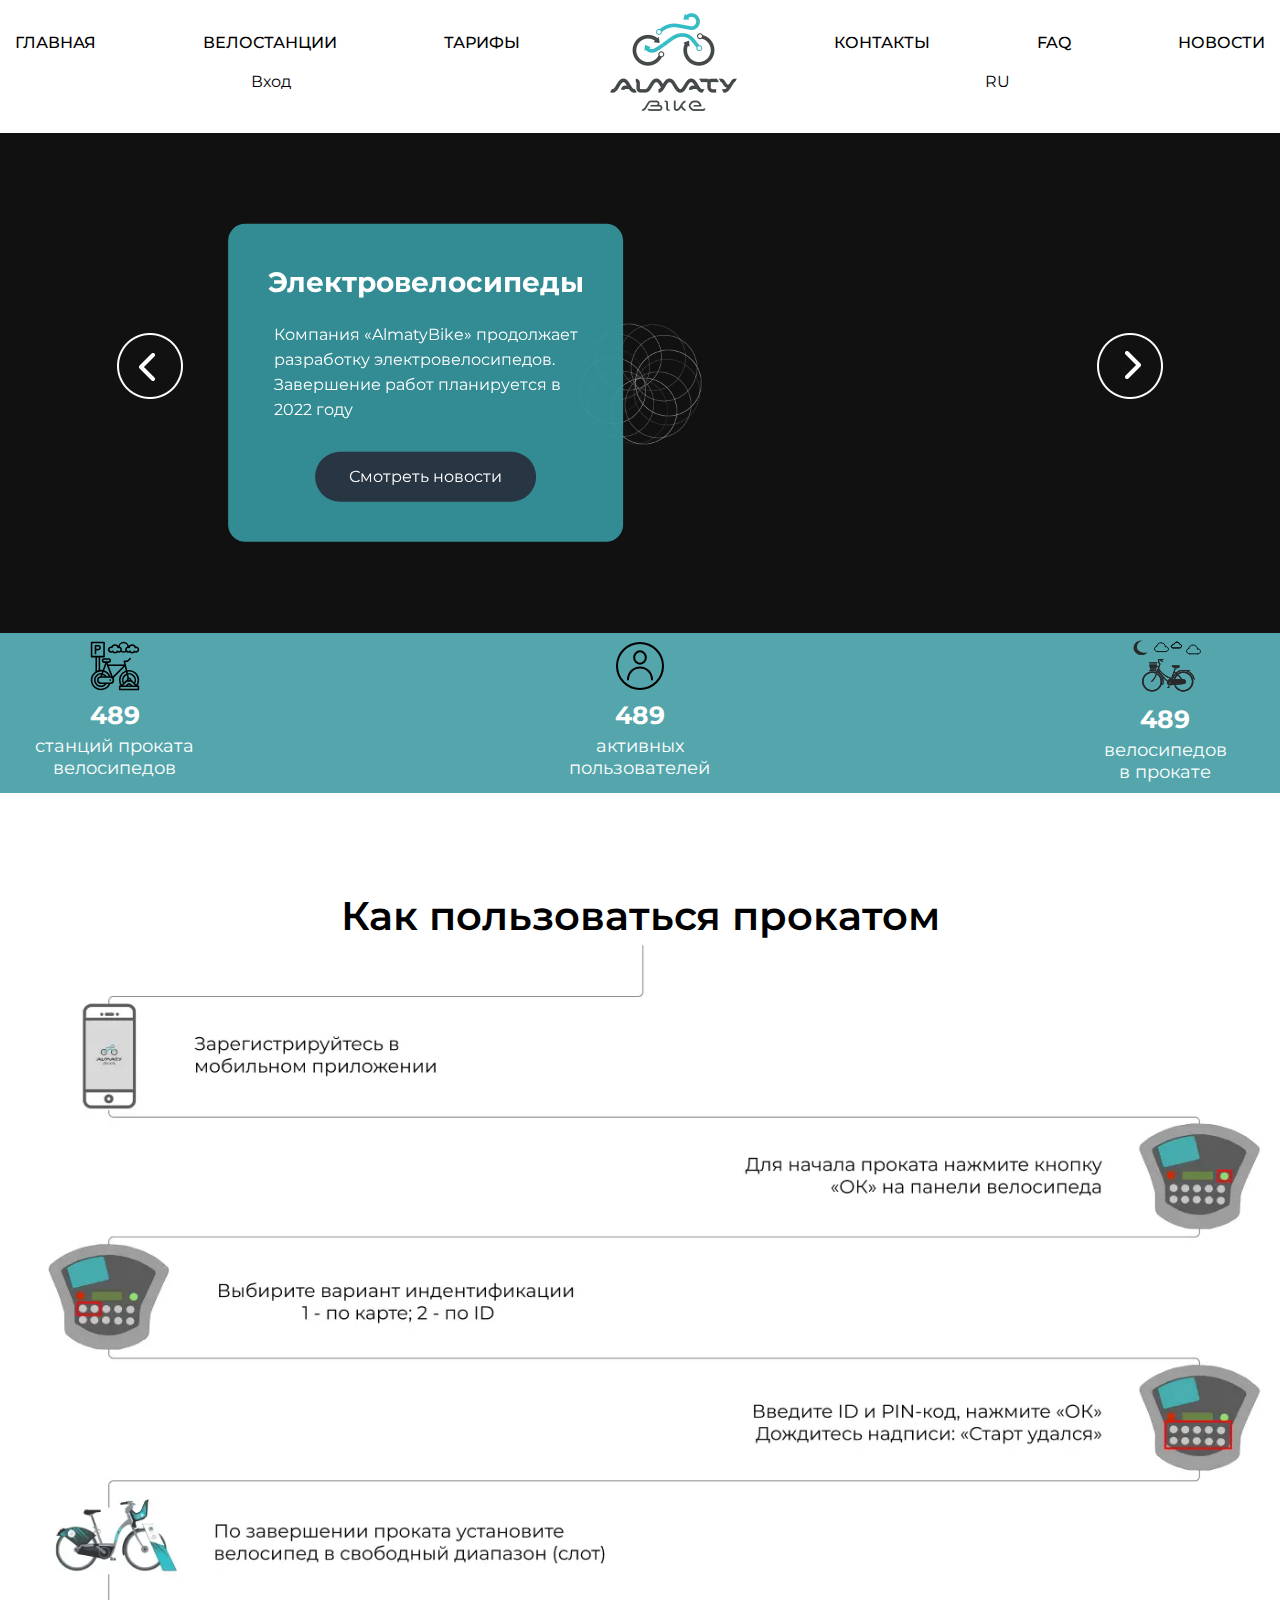
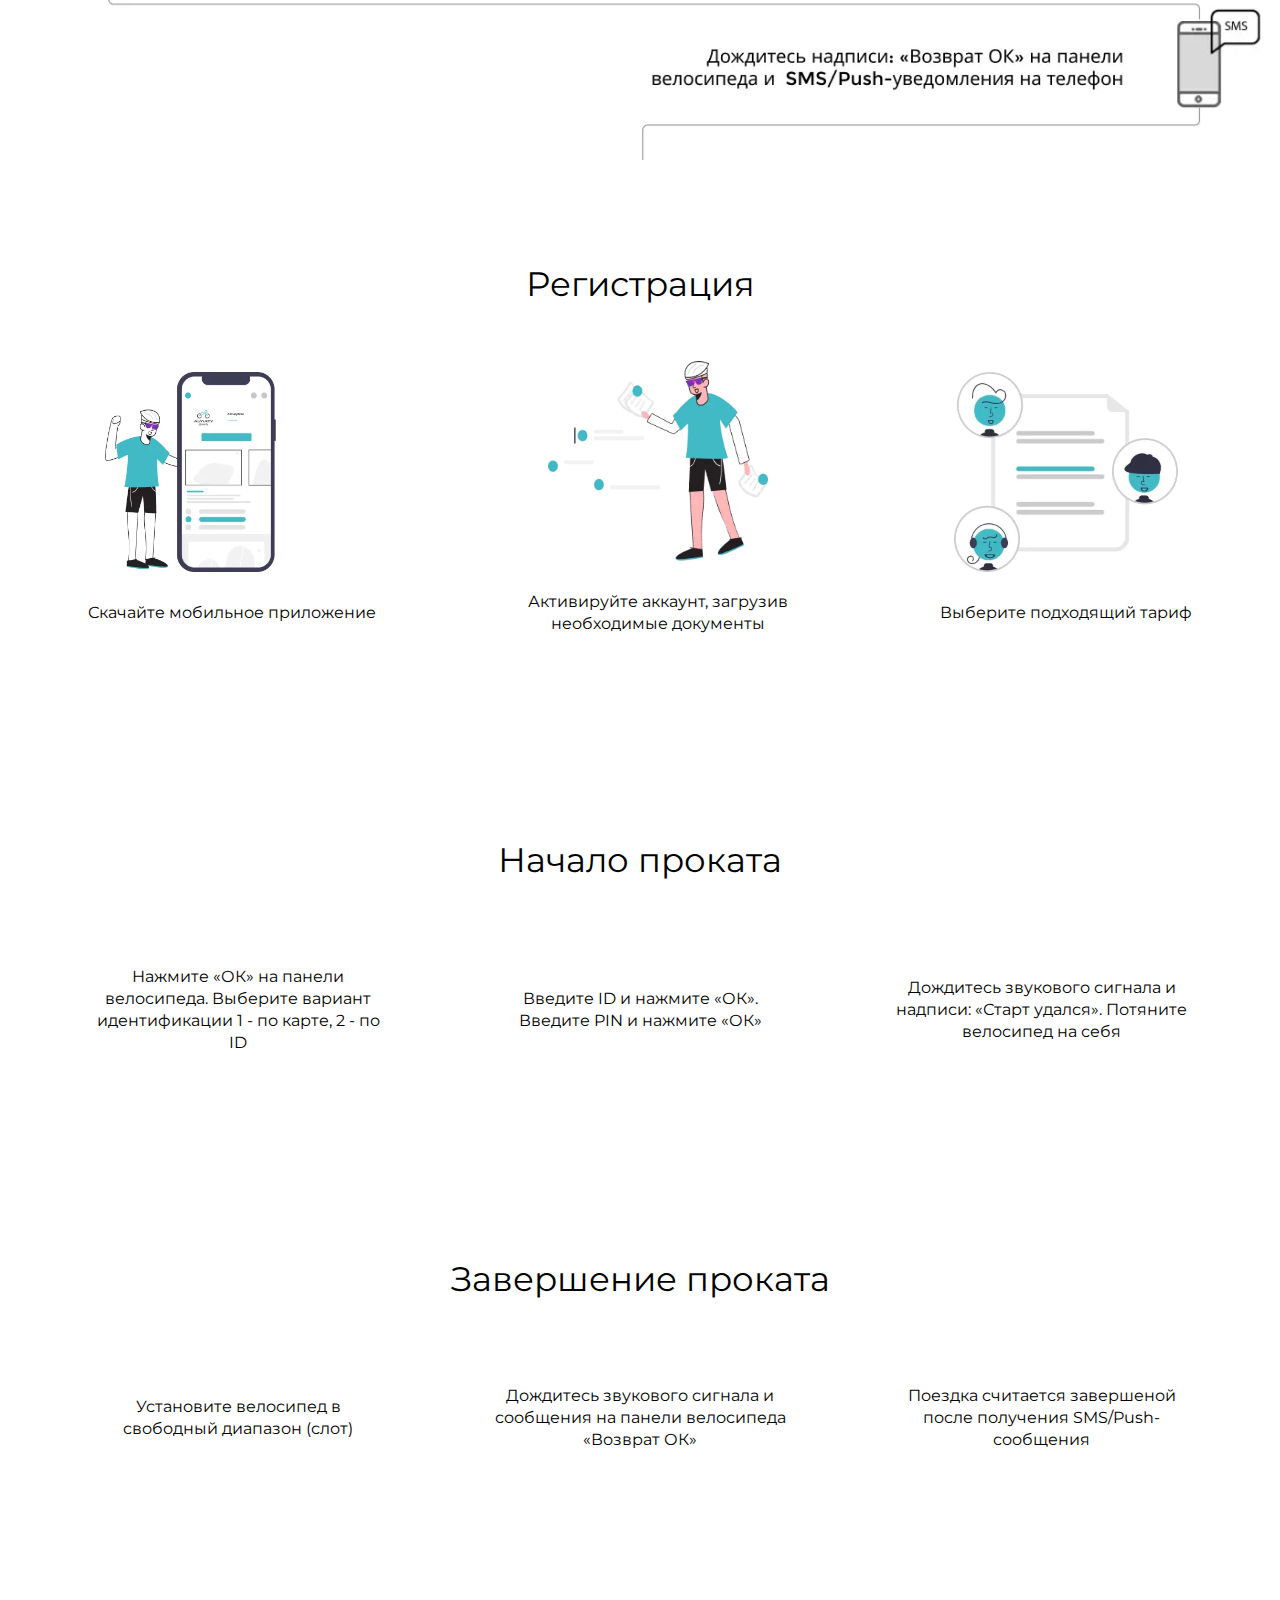
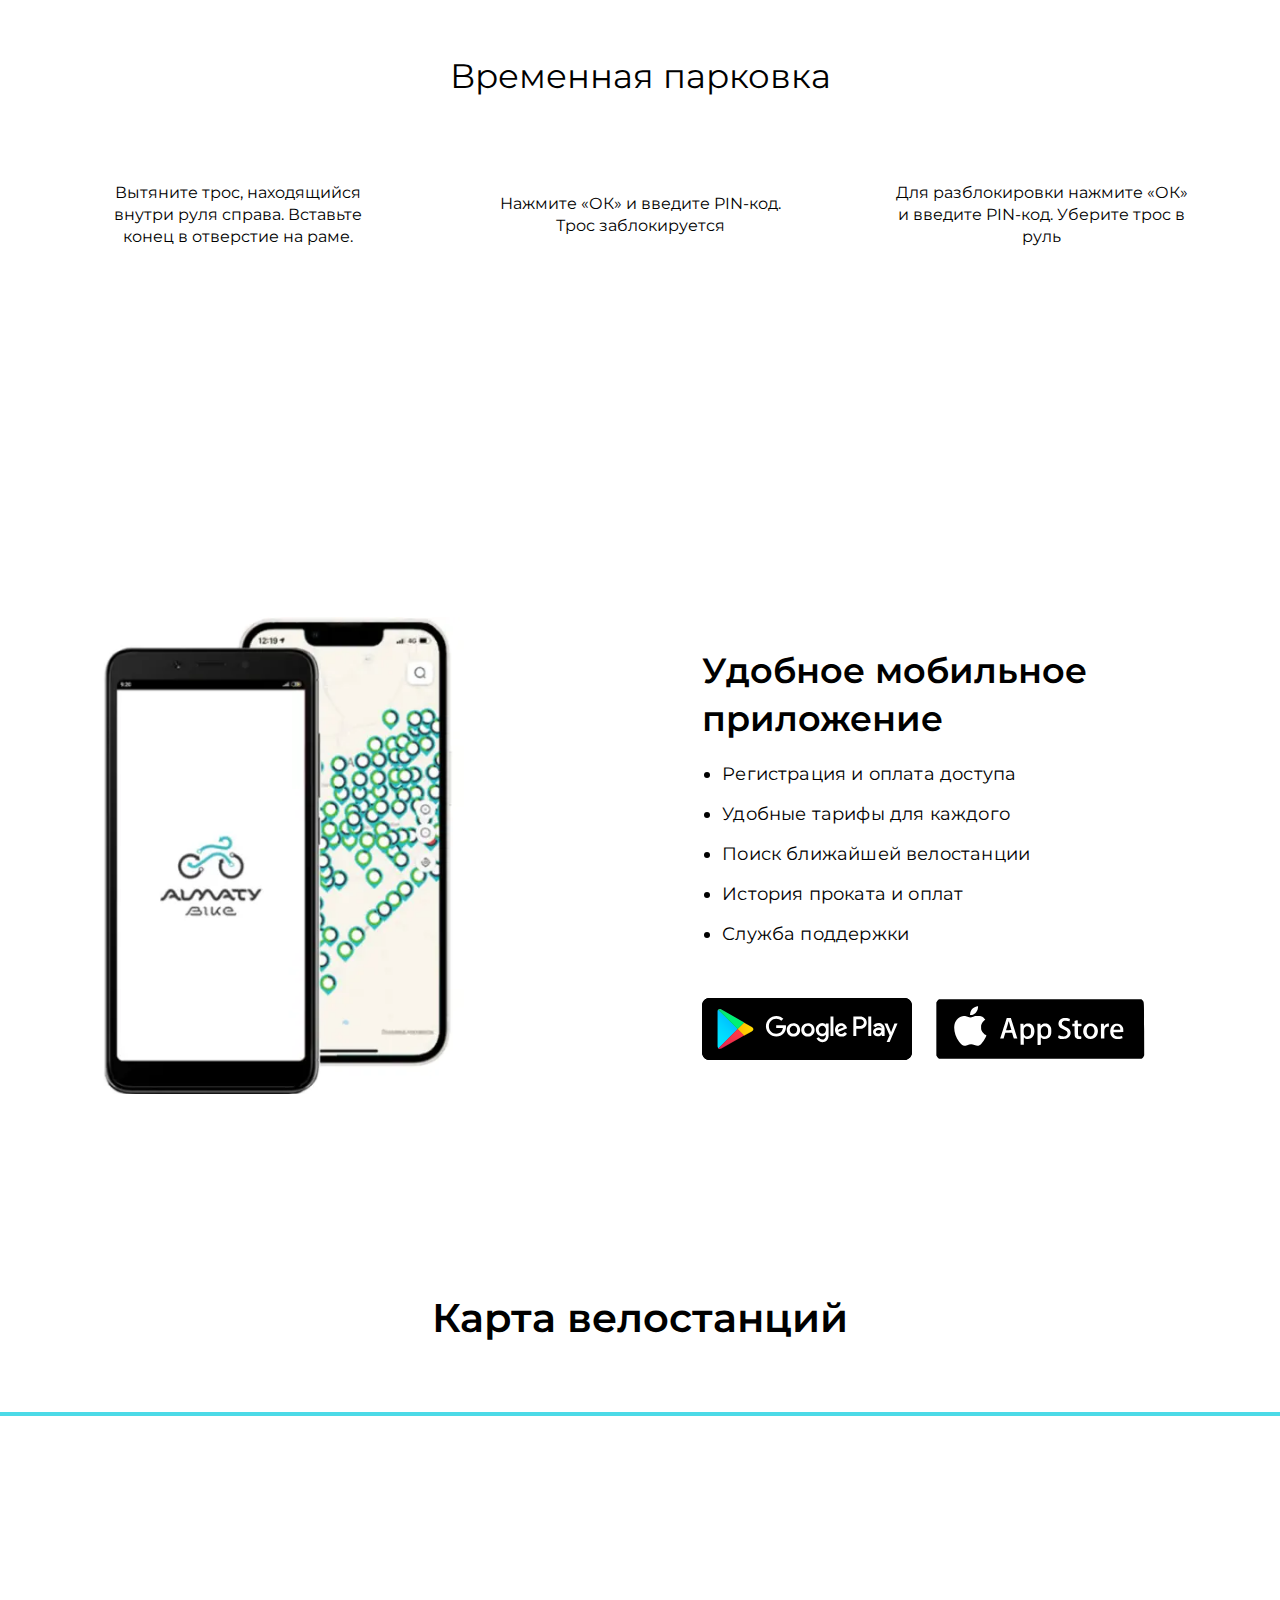
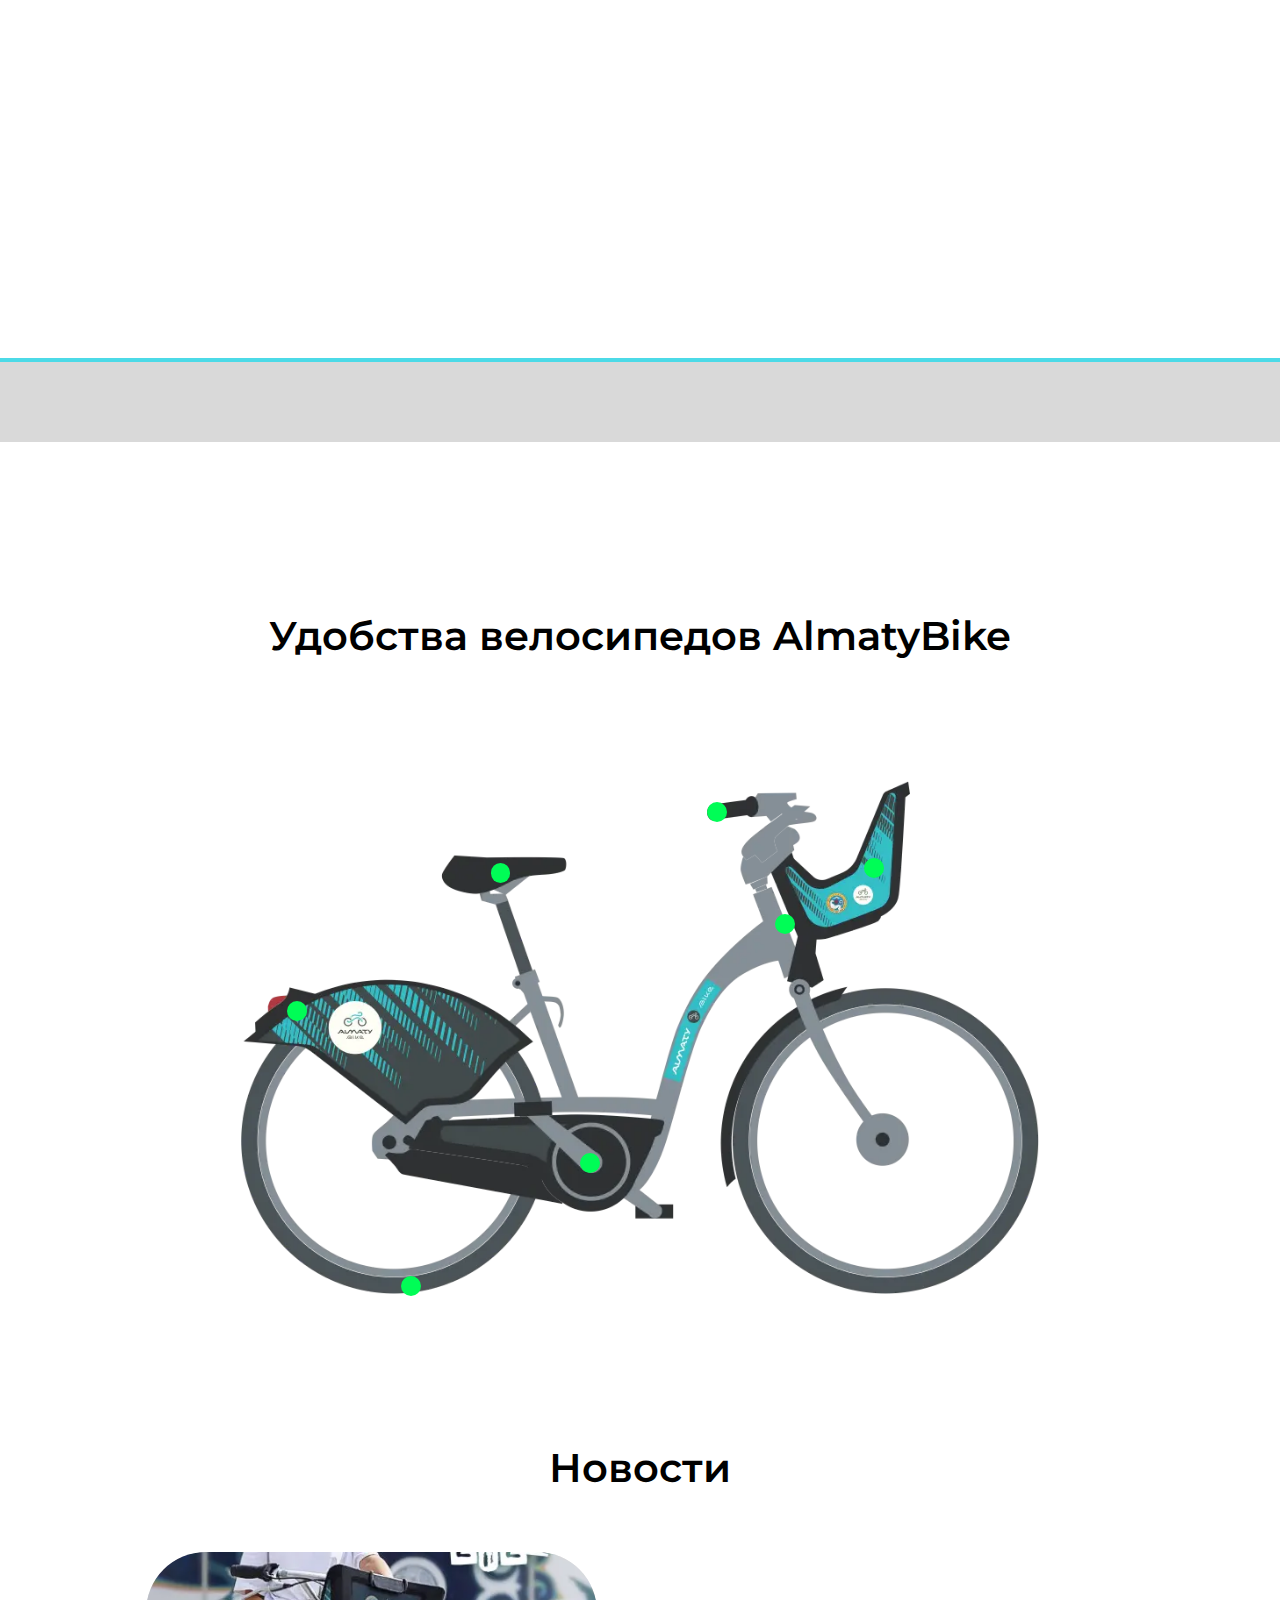
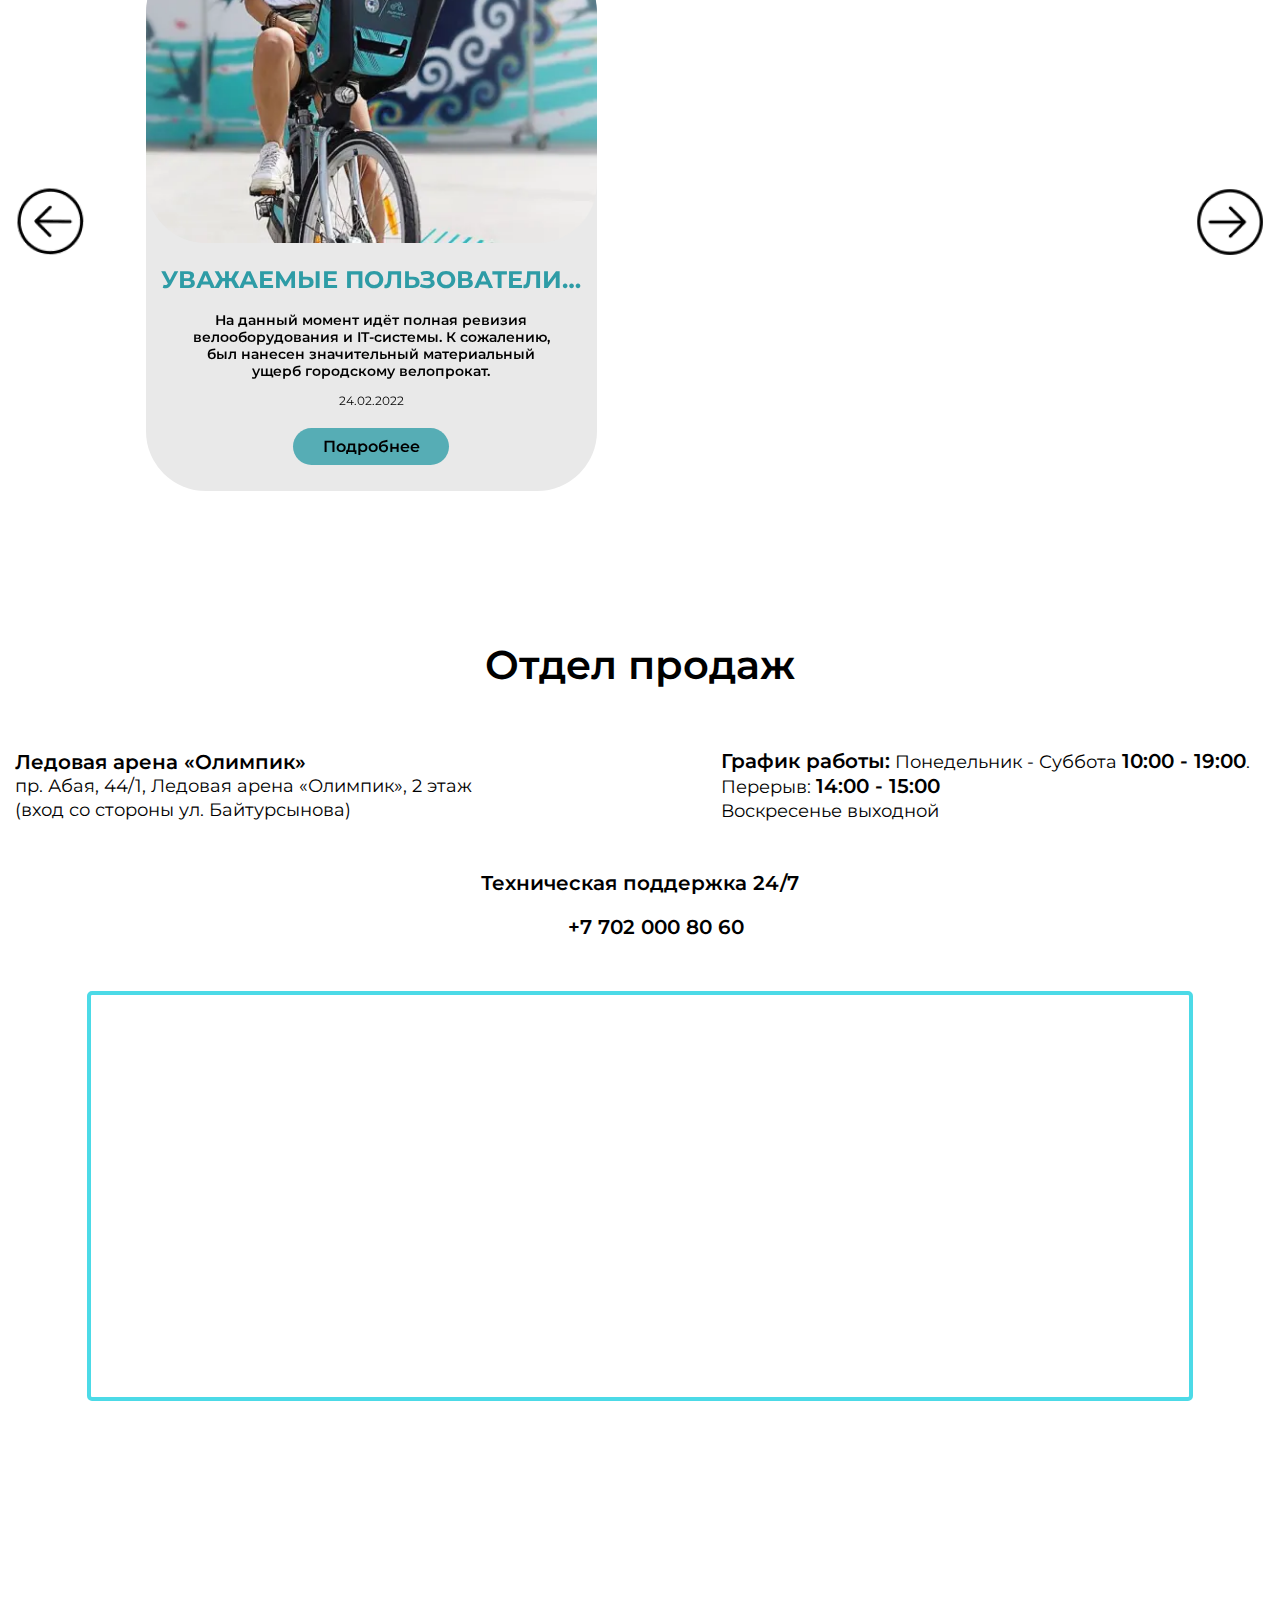
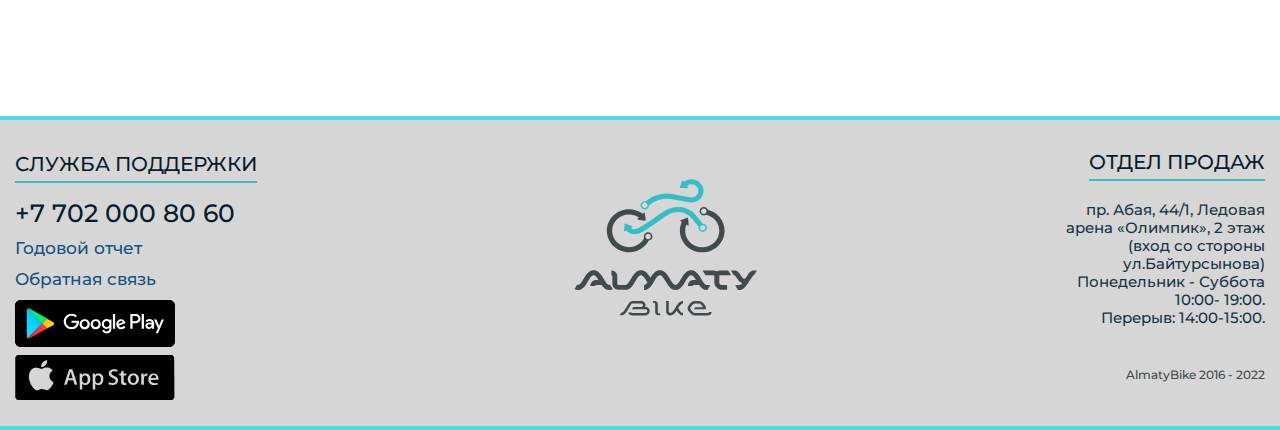
==== index.html @ 5181212b "Add files via upload" ====
<!DOCTYPE html>
<html lang="ru">

<head>
	<title>Главная</title>
	<meta charset="UTF-8">
	<meta name="format-detection" content="telephone=no">
	<!-- <style>body{opacity: 0;}</style> -->
	<link rel="stylesheet" href="css/style.min.css?_v=20221121130536">
	<link rel="shortcut icon" href="favicon.ico">
	<link rel="stylesheet" type="text/css" href="https://nst1.gismeteo.ru/assets/flat-ui/legacy/css/informer.min.css?_v=20221121130536">
	<!-- <meta name="robots" content="noindex, nofollow"> -->
	<script src="https://www.gismeteo.ru/api/informer/getinformer/?hash=AHlaWr6c0n4IkF&_v=20221121130536"></script>
	<script src="https://api-maps.yandex.ru/2.1/?apikey=cb9bcd0d-2e9b-4ba6-ad62-2cbc878322e4&lang=ru_RU&_v=20221121130536">
	</script>

	<meta name="viewport" content="width=device-width, initial-scale=1.0">
	<meta name="viewport" content="initial-scale=1.0, user-scalable=no, maximum-scale=1" />
</head>

<body>
	<div class="wrapper">
		<header data-scroll="138" data-scroll-show class="header _header-scroll _header-show" id="header">
			<div class="header__container">
				<div class="header__menu menu">
					<picture><source srcset="img/logotip.webp" type="image/webp"><img src="img/logotip.png" alt="" class="menu__burger-img"></picture>
					<button type="button" class="menu__icon icon-menu"><span></span></button>
					<nav class="menu__body">
						<ul class="menu__list">
							<li class="menu__item"><a href="../index.html" class="menu__link">ГЛАВНАЯ</a></li>
							<li class="menu__item"><a href="" class="menu__link">ВЕЛОСТАНЦИИ</a></li>
							<li class="menu__item"><a href="../tarif.html" class="menu__link">ТАРИФЫ</a></li>
							<li class="menu__logotip"><a href="../index.html" class="menu__logo"><picture><source srcset="img/logotip.webp" type="image/webp"><img src="img/logotip.png" alt="" class="menu__logo-img"></picture></a></li>
							<li class="menu__item"><a href="../contacts.html" class="menu__link">КОНТАКТЫ</a></li>
							<li class="menu__item"><a href="../faq.html" class="menu__link">FAQ</a></li>
							<li class="menu__item"><a href="index.html#news" class="menu__link">НОВОСТИ</a>
							</li>
						</ul>
						<ul class="menu__list-bottom">
							<li class="menu__item-bottom menu__button left"><a href="" class="menu__link-bottom" data-popup="#popup">Вход</a><a href="" class="_icon-log" data-popup="#popup"></a></li>
							<li class="menu__item-bottom right animation ">
								<p class="menu__link-bottom menu__link-bottom-burger">RU</p>
								<p class="menu__link-bottom menu__link-bottom-burger hidden">EN</p>
								<p class="menu__link-bottom menu__link-bottom-burger hidden ">KZ</p>
								<p class="menu__link-arrow menu__link-arrow-mobile _icon-arrows"></p></a>

							</li>
						</ul>

					</nav>
				</div>
			</div>
		</header>
		<main class="page">
			<section class="swiper">
				<div class="block__wrapper swiper-wrapper">
					<div class="block__slide swiper-slide">
						<div class="swiper-slide__container text__slider">
							<div class="text__slider-block">
								<div class="text__slider-info">
									<h2 class="text__slider-info-zag">Электровелосипеды</h2>
									<p class="text__slider-info-text">Компания «AlmatyBike» продолжает <br> разработку
										электровелосипедов. <br>Завершение работ планируется в <br>2022 году</p>
									<button class="text__slider-info-button"><span>Смотреть новости</span></button>
								</div>
							</div>
						</div>
						<div class="swiper__image">
							<img data-src="img/slider1.jpg" src="img/swiper.gif" alt="" class="swiper-lazy slide__image">
						</div>
					</div>
					<div class="block__slide swiper-slide">
						<div class="swiper-slide__container text__slider">
							<div class="text__slider-block">
								<div class="text__slider-info">
									<h2 class="text__slider-info-zag">sdfdsfsdfsdsadasdasdasdasdsadasdasdadadadfsdfsdf
									</h2>
									<p class="text__slider-info-text">
										dsfdsfsdfsdfsdfdsf\fdl;f\jdkjfklsjflkj\lkfjkldfjkl\fj</p>
									<button class="text__slider-info-button"><span>Смотреть новости</span></button>
								</div>
							</div>
						</div>
						<div class="swiper__image">
							<img data-src="img/slider2.jpg" src="img/swiper.gif" alt="" class="swiper-lazy slide__image">
						</div>
					</div>

					<div class="block__slide swiper-slide">
						<div class="swiper-slide__container text__slider">
							<div class="text__slider-block">
								<div class="text__slider-info">
									<h2 class="text__slider-info-zag">Уважаемые <br>пользователи <br>AlamtyBike...</h2>
									<p class="text__slider-info-text">На данный момент идёт полная <br>ревизия
										велооборудования и IT-системы.
										К сожалению, был нанесен <br>значительный материальный ущерб <br>городскому
										велопрокату.
									</p>
									<button class="text__slider-info-button"><span>Смотреть новости</span></button>
								</div>
							</div>
						</div>
						<div class="swiper__image">
							<img data-src="img/slider3.jpg" src="img/swiper.gif" alt="" class="swiper-lazy slide__image">
						</div>
					</div>
					<div class="block__slide swiper-slide">

						<div class="swiper-slide__container text__slider">
							<div class="text__slider-block">
								<div class="text__slider-info">
									<h2 class="text__slider-info-zag">Всем привет!!!</h2>
									<p class="text__slider-info-text">Начинается разгар велопроката, вас ждет много
										всего! <br>Следите за новостями!!</p>
									<button class="text__slider-info-button"><span>Смотреть новости</span></button>
								</div>
							</div>
						</div>
						<div class="swiper__image">
							<img data-src="img/slider4.jpg" src="img/swiper.gif" alt="" class="swiper-lazy slide__image">
						</div>
					</div>
				</div>

				<!-- Если нужна навигация (влево/вправо) -->
				<button type="button" class="swiper-button-prev"><picture><source srcset="img/swiper-prev.webp" type="image/webp"><img src="img/swiper-prev.png" alt=""></picture></button>
				<button type="button" class="swiper-button-next"><picture><source srcset="img/swiper-next.webp" type="image/webp"><img src="img/swiper-next.png" alt=""></picture></button>
			</section>
			<section class="statistics">
				<div class="statistics__block">
					<div class="statistics__container">
						<div class="statistics__info">
							<div class="statistics__info-blocks">
								<div class="statistics__img">
									<img src="img/station.svg" alt="">
								</div>
								<div class="statistics__zag" data-target='500'>0</div>
								<p class="statistics__text">станций <span class="del">проката велосипедов</span></p>
							</div>
							<div class="statistics__info-blocks">
								<div class="statistics__img ">
									<img src="img/user.svg" alt="">
								</div>
								<p class="statistics__zag" data-target='2000'>0</p>
								<p class="statistics__text"> <span class="del">активных</span> пользователей</p>
							</div>
							<div class="statistics__info-blocks">
								<div class="statistics__img biker">
									<img src="img/bike.svg" alt="">
								</div>
								<p class="statistics__zag" data-target='1000'>0</p>
								<p class="statistics__text">велосипедов<span class="del"><br> в прокате</span>
								</p>
							</div>

						</div>
					</div>
				</div>
			</section>
			<section class="use">
				<div data-showmore="size" class="use__container">
					<div data-showmore-content="870" class="use__info top">
						<h2 class="use__info-title">Как пользоваться прокатом</h2>
						<div class="use__info-image ">
							<picture><source srcset="img/use.webp" type="image/webp"><img src="img/use.png" alt="" class="use__info-subimage "></picture>
						</div>
						<div class="use__under">
							<div class="under__info">
								<h2 class="under__block-title">Регистрация</h2>
								<div class="under__blocks">
									<div class="under__block">
										<picture><source srcset="img/showmore__img.webp" type="image/webp"><img src="img/showmore__img.png" alt="" class="under__block-img"></picture>
										<p class="under__block-text">Скачайте мобильное приложение</p>
									</div>
									<span class="_icon-arrowright"><span class="path1"></span><span class="path2"></span></span>

									<div class="under__block">
										<picture><source srcset="img/showmore__img2.webp" type="image/webp"><img src="img/showmore__img2.png" alt="" class="under__block-img"></picture>
										<p class="under__block-text">Активируйте аккаунт, загрузив необходимые
											документы
										</p>
									</div>
									<span class="_icon-arrowright"><span class="path1"></span><span class="path2"></span></span>
									<div class="under__block">
										<picture><source srcset="img/showmore__img3.webp" type="image/webp"><img src="img/showmore__img3.png" alt="" class="under__block-img"></picture>
										<p class="under__block-text">Выберите подходящий тариф </p>
									</div>
								</div>
							</div>
							<div class="under__info">
								<h2 class="under__block-title">Начало проката </h2>
								<div class="under__blocks">
									<div class="under__block">
										<picture><source srcset="img" type="image/webp"><img src="img" alt="" class="under__block-img"></picture>
										<p class="under__block-text">Нажмите «ОК» на панели велосипеда. Выберите
											вариант идентификации 1 - по карте, 2 - по ID</p>
									</div>
									<span class="_icon-arrowright"><span class="path1"></span><span class="path2"></span></span>
									<div class="under__block">
										<picture><source srcset="img" type="image/webp"><img src="img" alt="" class="under__block-img"></picture>
										<p class="under__block-text">Введите ID и нажмите «ОК». Введите PIN и
											нажмите «ОК»
										</p>
									</div>
									<span class="_icon-arrowright"><span class="path1"></span><span class="path2"></span></span>
									<div class="under__block">
										<picture><source srcset="img" type="image/webp"><img src="img" alt="" class="under__block-img"></picture>
										<p class="under__block-text">Дождитесь звукового сигнала и надписи:
											«Старт
											удался». Потяните велосипед на себя</p>
									</div>
								</div>
							</div>
							<div class="under__info">
								<h2 class="under__block-title">Завершение проката</h2>
								<div class="under__blocks">
									<div class="under__block">
										<picture><source srcset="img" type="image/webp"><img src="img" alt="" class="under__block-img"></picture>
										<p class="under__block-text">Установите велосипед в свободный диапазон
											(слот)</p>
									</div>
									<span class="_icon-arrowright"><span class="path1"></span><span class="path2"></span></span>
									<div class="under__block">
										<picture><source srcset="img" type="image/webp"><img src="img" alt="" class="under__block-img"></picture>
										<p class="under__block-text">Дождитесь звукового сигнала и сообщения на
											панели велосипеда «Возврат ОК»
										</p>
									</div>
									<span class="_icon-arrowright"><span class="path1"></span><span class="path2"></span></span>
									<div class="under__block">
										<picture><source srcset="img" type="image/webp"><img src="img" alt="" class="under__block-img"></picture>
										<p class="under__block-text">Поездка считается завершеной после
											получения
											SMS/Push-сообщения</p>
									</div>
								</div>
							</div>
							<div class="under__info">
								<h2 class="under__block-title">Временная парковка</h2>
								<div class="under__blocks">
									<div class="under__block">
										<picture><source srcset="img" type="image/webp"><img src="img" alt="" class="under__block-img"></picture>
										<p class="under__block-text">Вытяните трос, находящийся внутри руля
											справа.
											Вставьте конец в отверстие на раме.</p>
									</div>
									<span class="_icon-arrowright"><span class="path1"></span><span class="path2"></span></span>
									<div class="under__block">
										<picture><source srcset="img" type="image/webp"><img src="img" alt="" class="under__block-img"></picture>
										<p class="under__block-text">Нажмите «ОК» и введите PIN-код. Трос
											заблокируется
										</p>
									</div>
									<span class="_icon-arrowright"><span class="path1"></span><span class="path2"></span></span>
									<div class="under__block">
										<picture><source srcset="img" type="image/webp"><img src="img" alt="" class="under__block-img"></picture>
										<p class="under__block-text">Для разблокировки нажмите «ОК» и введите
											PIN-код. Уберите трос в руль</p>
									</div>
								</div>

							</div>

						</div>

					</div>
					<div class="use__info-button">
						<button hidden data-showmore-button type="button" class="button__use">
							<span>
								<p class="button__text">Подробнее</p>
							</span>
							<span class="_icon-uparrow2_89326"></span>
							<span class="_icon-downarrow"></span>
							<span>
								<p class="button__text">Назад</p>
							</span>

						</button>

					</div>
				</div>

			</section>
			<section class="mobile">
				<div class="mobile__container">
					<div class="mobile__info">
						<div class="mobile__info-img"><picture><source srcset="img/Phone.webp" type="image/webp"><img src="img/Phone.jpg" alt=""></picture></div>
						<div class="mobile__info-text phone__text">
							<h2 class="phone__text-title">Удобное мобильное приложение</h2>
							<ul class="phone__text-list">
								<li class="phone__text-item">Регистрация и оплата доступа

								</li>
								<li class="phone__text-item">Удобные тарифы для каждого

								</li>
								<li class="phone__text-item">Поиск ближайшей велостанции

								</li>
								<li class="phone__text-item">История проката и оплат

								</li>
								<li class="phone__text-item">Служба поддержки

								</li>
							</ul>
							<div class="phone__text-img">
								<a href="https://play.google.com/store/apps/details?id=com.almabipusher" target="_blank"><img src="img/googleplay.svg" alt="" class="phone__text-subimg"></a>
								<a href="" target="_blank"><img src="img/app.svg" alt="" class="phone__text-subimg"></a>

							</div>
						</div>
					</div>
				</div>
			</section>
			<section class="station">
				<h2 class="station__tilte">Карта велостанций</h2>
				<div class="map" id="map">
				</div>
				<div class="ticker">
					<div class="ticker-info">
						<div id="gsInformerID-AHlaWr6c0n4IkF" class="gsInformer" style="width:220px;height:68px; ">
							<div class="gsIContent">
								<div id="cityLink">
									<a href="https://www.gismeteo.ru/weather-almaty-5205/" target="_blank" title="Погода в Алматы">
										<img src="https://nst1.gismeteo.ru/assets/flat-img/gisloader.svg" width="24" height="24" alt="Погода в Алматы">
									</a>
								</div>
								<div class="gsLinks">
									<table>
										<tr>
											<td>
												<div class="leftCol">
													<a href="https://www.gismeteo.ru/" target="_blank" title="Погода">
														<picture><source srcset="https://nst1.gismeteo.ru/assets/flat-img/logo-mini2.webp" type="image/webp"><img alt="Погода" src="https://nst1.gismeteo.ru/assets/flat-img/logo-mini2.png" align="middle" border="0" width="11" height="16" /></picture>
														<img src="https://nst1.gismeteo.ru/assets/flat-img/informer/gismeteo.svg" border="0" align="middle" style="left: 5px; top:1px">
													</a>
												</div>
												<div class="rightCol">
													<a href="https://www.gismeteo.ru/weather-almaty-5205/2-weeks/" target="_blank" title="Погода в Алматы на 2 недели">
														<img src="https://nst1.gismeteo.ru/assets/flat-img/informer/forecast-2weeks.ru.svg" border="0" align="middle" style="top:auto" alt="Погода в Алматы на 2 недели">
													</a>
												</div>
											</td>
										</tr>
									</table>
								</div>
							</div>

						</div>
						<p class="ticker__text">По прогнозам <span style="color:#0099FF; font-weight: 800;">Gis</span>meteo
						</p>
					</div>
				</div>
			</section>
			<section class="bike">
				<h2 class="bike__tilte">Удобства велосипедов AlmatyBike</h2>
				<div class="bike__info">
					<picture><source srcset="img/bike.webp" type="image/webp"><img src="img/bike.png" alt="" class="bike__info-img"></picture>
					<div class="bike__dots">
						<div class="bike-dot bike-dot-1">
							<div class="bike-dot-info__border">
								<div class="bike-dot-info">
									<h3 class="bike-dot-title">Задний фонарь</h3>
									<p class="bike-dot-text">повышает вашу видимость на дороге</p>
								</div>
							</div>

						</div>
						<div class="bike-dot bike-dot-2">
							<div class="bike-dot-info__border">
								<div class="bike-dot-info">
									<h3 class="bike-dot-title">Покрышки</h3>
									<p class="bike-dot-text">меняются в зависимости от сезона</p>
								</div>
							</div>
						</div>
						<div class="bike-dot bike-dot-3">
							<div class="bike-dot-info__border">
								<div class="bike-dot-info">
									<h3 class="bike-dot-title">Седло </h3>
									<p class="bike-dot-text">регулируемое по высоте</p>
								</div>
							</div>

						</div>

						<div class="bike-dot bike-dot-4">
							<div class="bike-dot-info__border">
								<div class="bike-dot-info">
									<h3 class="bike-dot-title">Шифтер</h3>
									<p class="bike-dot-text">3-х скоростой переключатель </p>
								</div>
							</div>

						</div>

						<div class="bike-dot bike-dot-5">
							<div class="bike-dot-info__border">
								<div class="bike-dot-info">
									<h3 class="bike-dot-title">Парковочный трос</h3>
									<p class="bike-dot-text">для временной парковки</p>
								</div>
							</div>
						</div>

						<div class="bike-dot bike-dot-6">
							<div class="bike-dot-info__border">
								<div class="bike-dot-info">
									<h3 class="bike-dot-title">Передний фонарь</h3>
									<p class="bike-dot-text">обеспечивает безопасность в темное время суток</p>
								</div>
							</div>
						</div>

						<div class="bike-dot bike-dot-7">
							<div class="bike-dot-info__border">
								<div class="bike-dot-info">
									<h3 class="bike-dot-title">Корзина</h3>
									<p class="bike-dot-text"> вмещает до 15 кг</p>
								</div>
							</div>

						</div>
					</div>
				</div>
			</section>
	</div>
	<section class="news" id="news">
		<h2 class="news__title">Новости</h2>
		<div class="news__container">
			<button type="button" class="news-button-prev"><picture><source srcset="img/swiper-prev-new.webp" type="image/webp"><img src="img/swiper-prev-new.png" alt=""></picture></button>
			<div class="news__slider swiper2">
				<div class="news__wrapper swiper-wrapper">
					<div class=" swiper-slide">
						<div class="news__card">
							<picture><source srcset="img/news__image.webp" type="image/webp"><img src="img/news__image.jpg" alt="" class="news__card-image"></picture>
							<a href="" class="news__card-title">УВАЖАЕМЫЕ ПОЛЬЗОВАТЕЛИ ALMATYBIKE И
								ЖИТЕЛИ ГОРОДА АЛМАТЫ</a>

							<div class="news__card-text">
								<p class="news__card-subtext">На данный момент идёт полная ревизия
									велооборудования
									и
									IT-системы. К сожалению, был нанесен значительный материальный ущерб
									городскому
									велопрокат.
								</p>
							</div>
							<span class="news__date">24.02.2022</span>
							<button type="submit" class="news__button">
								<p class="news__button-text">Подробнее</p>
							</button>
						</div>


					</div>

					<div class=" swiper-slide">
						<div class="news__card">
							<picture><source srcset="img/news__image.webp" type="image/webp"><img src="img/news__image.png" alt="" class="news__card-image"></picture>
							<a href="" class="news__card-title">УРА! УРА! УРА! ПРИЛОЖЕНИЕ ЗАПУЩЕНО!</a>
							<div class="news__card-text">
								<p class="news__card-subtext">В 2022 году полностью обновился сайт Almaty bike.
									Пользователи уже могут использовать новые функции, новый а главное удобный
									интерфейс. </p>
							</div>
							<span class="news__date">24.02.2022</span>
							<button type="submit" class="news__button">
								<p class="news__button-text">Подробнее</p>
							</button>

						</div>
					</div>

					<div class=" swiper-slide">
						<div class="news__card">
							<picture><source srcset="img/news__image.webp" type="image/webp"><img src="img/news__image.jpg" alt="" class="news__card-image"></picture>
							<h3 class="news__card-title">УВАЖАЕМЫЕ ПОЛЬЗОВАТЕЛИ...</h3>
							<div class="news__card-text">
								<p class="news__card-subtext">На данный момент идёт полная ревизия
									велооборудования
									и
									IT-системы. К сожалению, был нанесен значительный материальный ущерб
									городскому
									велопрокат</p>
							</div>
							<span class="news__date">24.02.2022</span>
							<button type="submit" class="news__button">
								<p class="news__button-text">Подробнее</p>
							</button>
						</div>
					</div>

				</div>

			</div>

			<button type="button" class="news-button-next"><picture><source srcset="img/swiper-next-news.webp" type="image/webp"><img src="img/swiper-next-news.png" alt=""></picture></button>
		</div>

	</section>
	<!-- Это абзац <section class="video">
		<h2 class="video__title">Видео</h2>
		<div id="playerjs">

		</div>
		<script type="text/javascript">

			var ps = location.href.substr(location.href.indexOf("html?") + 5).split("&");

			var vs = { id: "playerjs", file: "//www.youtube.com/watch?v=m6G6VCJiF6A" };

			for (var i = 0; i < ps.length; i++) {
				var p = ps[i].substr(0, ps[i].indexOf("="));
				var v = ps[i].substr(ps[i].indexOf("=") + 1);
				if (p != v) {
					vs[p] = decodeURIComponent(v);
				}
			}

			var playerjs = new Playerjs(vs);

		</script>
		</div>
	</section>-->


	<section class="sales">
		<h2 class="sales__title">Отдел продаж</h2>
		<div class="sales__container">
			<div class="sales__info-top top">
				<div class="top__location"><span class="SemiBold">Ледовая арена «Олимпик»</span>
					<p class="top__location-text">
						пр. Абая, 44/1, Ледовая арена «Олимпик», 2 этаж
						(вход со стороны ул. Байтурсынова)

					</p>
				</div>
				<div class="top__time">
					<div class="top__time">
						<p class="top__time-text">
							<span class="SemiBold">График работы:</span>
							Понедельник - Суббота <span class="SemiBold">10:00 - 19:00</span>.
							Перерыв: <span class="SemiBold">14:00 - 15:00</span>
							<br>Воскресенье выходной

						</p>
					</div>
				</div>
			</div>
			<div class="sales__info-bottom bottom">
				<div class="bottom__number">
					<div class="bottom__info">
						<p class="bottom__number-text">Техническая поддержка 24/7</p>
						<div class="bottom__number-text-phone">
							<a href="" class="_icon-phone"></a>
							<a href="" class="bottom__number-num">+7 702 000 80 60
							</a>
						</div>
					</div>
				</div>
			</div>
			<div class="sales__map">
				<iframe class="second__map" id="second__map" src="https://yandex.ru/map-widget/v1/?um=constructor%3Af98d49146edceadeeeb035532244b3195ce2e1ca2d6fc4652ecbdf0a9bea72c4&amp;source=constructor"></iframe>

			</div>
		</div>

	</section>
	<section id="scrollTop" class="isShowBtn isShowBtn_hide " data-goto="#header" data-goto-header>
		<div class="_icon-arrow__top"></div>
	</section>
	</main>

	<footer class="footer">
		<div class="footer__container">
			<div class="footer__info">
				<div class="footer__info-number number">
					<h2 class="number__title">СЛУЖБА ПОДДЕРЖКИ</h2>
					<p class="number__subtitle">+7 702 000 80 60</p>
					<a href="" class="number__link">Годовой отчет</a>
					<a href="" class="number__link">Обратная связь</a>
					<a href="" class="number__image"><img src="img/googleplay.svg" alt="" class="number__subimage"></a>
					<a href="" class="number__image"><img src="img/app.svg" alt="" class="number__subimage"></a>

				</div>
				<div class="footer__info-social social">
					<a href="" class="social__img"><img src="img/logotip__footer.svg" alt="" class="social__subimg"></a>
					<div class="social__social">
						<a href="" class="social__social-text _icon-Instagram">
						</a>
						<a href="" class="social__social-text _icon-Telegram">
						</a>
						<a href="" class="social__social-text _icon-WhatsApp">
						</a>
						<a href="" class="social__social-text _icon-TikTok">
						</a>
					</div>
				</div>
				<div class="footer__info-store store">
					<h2 class="store__title">ОТДЕЛ ПРОДАЖ</h2>
					<p class="store__text">пр. Абая, 44/1, Ледовая арена «Олимпик», 2 этаж (вход со стороны
						ул.Байтурсынова)<br>
						Понедельник - Суббота 10:00- 19:00.<br>
						Перерыв: 14:00-15:00.
					</p>
					<span class="store__direction"> AlmatyBike 2016 - 2022 </span>
				</div>
			</div>
			<div class="footer__mobile">
				<a href="" class="social__img"><img src="img/logotip__footer.svg" alt="" class="social__subimg"></a>
				<h2 class="number__title">СЛУЖБА ПОДДЕРЖКИ</h2>
				<p class="number__subtitle">+7 702 000 80 60</p>
				<a href="" class="number__link">Годовой отчет</a>
				<a href="" class="number__link">Обратная связь</a>
				<div class="number__button">
					<a href="" class="number__image"><img src="img/googleplay.svg" alt="" class="number__subimage"></a>
					<a href="https://apps.apple.com/kz/app/almatybike-app/id1605738869" class="number__image"><img src="img/app.svg" alt="" class="number__subimage"></a>
				</div>
				<div class="social__social">
					<a href="" class="social__social-text _icon-Instagram">
					</a>
					<a href="" class="social__social-text _icon-Telegram">
					</a>
					<a href="" class="social__social-text _icon-WhatsApp">
					</a>
					<a href="" class="social__social-text _icon-TikTok">
					</a>
				</div>
				<span class="store__direction"> AlmatyBike 2016 - 2022 </span>
			</div>

		</div>
	</footer>
	</div>
	<div id="popup" aria-hidden="true" class="popup">
		<div class="popup__wrapper">
			<div class="popup__content">
				<button data-close type="button" class="popup__close"></button>
				<div class="popup__info">
					<img src="img/logotip__footer.svg" alt="logo" class="popup__info-logo">
					<p class="popup__info-text">Для входа воспользуйтесь мобильным приложением:</p>
					<img src="img/qr.svg" alt="qr-code" class="popup__info-qr">
					<div class="popup__info-store">
						<a target="_blank" href="https://play.google.com/store/apps/details?id=com.almabipusher"><img src="img/googleplay.svg" alt="" class="popup__info-store-play"></a>
						<a target="_blank" href="https://apps.apple.com/kz/app/almatybike-app/id1605738869"><img src="img/app.svg" alt="" class="popup__info-store-app"></a>

					</div>
				</div>
			</div>
		</div>
	</div>
	<script src="js/app.min.js?_v=20221121130536"></script>

</body>

</html>
---- css/style.min.css ----
@charset "UTF-8";@import url(https://fonts.googleapis.com/css?family=Montserrat:300,regular,500,600,700&display=swap);@import url(https://fonts.googleapis.com/css2?family=Fredoka+One&display=swap);[class*=_icon-]:before{font-family:icons;font-style:normal;font-weight:400;font-variant:normal;text-transform:none;line-height:1;-webkit-font-smoothing:antialiased;-moz-osx-font-smoothing:grayscale}[class*=_icon-]:before{display:block}@font-face{font-family:icons;src:url(fonts/icons.eot?djlc6o);src:url(fonts/icons.eot?djlc6o#iefix) format("embedded-opentype"),url(fonts/icons.ttf?djlc6o) format("truetype"),url(fonts/icons.woff?djlc6o) format("woff"),url(fonts/icons.svg?djlc6o#icons) format("svg");font-weight:400;font-style:normal;font-display:block}[class*=" _icon-"],[class^=_icon-]{font-family:icons!important;speak:never;font-style:normal;font-weight:400;font-variant:normal;text-transform:none;line-height:1;-webkit-font-smoothing:antialiased;-moz-osx-font-smoothing:grayscale}._icon-Instagram:before{content:"\e908"}._icon-Telegram:before{content:"\e909"}._icon-TikTok:before{content:"\e90a"}._icon-WhatsApp:before{content:"\e90b"}._icon-phone:before{content:"\e907";font-size:28px;margin-right:10px}._icon-arrow_r:before{content:"\e906"}._icon-uparrow2_89326:before{content:"\e903";margin-bottom:5px}._icon-log:before{content:"\e900";color:#34bfc7;font-size:22px;margin-left:5px}._icon-arrows:before{content:"\e901"}._icon-downarrow:before{content:"\e902";margin-top:5px}._icon-arrowright .path1:before{content:"\e904";color:#3a3a3a;font-size:40px}._icon-arrowright .path2:before{content:"\e905";margin-left:-1em;color:#0097e2;font-size:40px}._icon-arrow__top:before{content:"\e90c"}*{padding:0;margin:0;border:0}*,:after,:before{-webkit-box-sizing:border-box;box-sizing:border-box}body,html{height:100%;min-width:320px}body{color:#000;line-height:1;font-family:Montserrat,sans-serif;font-size:1rem;-ms-text-size-adjust:100%;-moz-text-size-adjust:100%;-webkit-text-size-adjust:100%;-webkit-font-smoothing:antialiased;-moz-osx-font-smoothing:grayscale}button,input,textarea{font-family:Montserrat,sans-serif;font-size:inherit}button{cursor:pointer;color:inherit;background-color:inherit}a{color:inherit}a:link,a:visited{text-decoration:none}a:hover{text-decoration:none}ul li{list-style:none}img{vertical-align:top}h1,h2,h3,h4,h5,h6{font-weight:inherit;font-size:inherit}#gsInformerID-jv5piwNm{background:0 0}.gsLinks{display:none!important}.gsInformer .secondaryWrap{background:0 0!important}.gsInformer .gsLinks table{display:none!important}.gsInformer .gsLinks{background:0 0!important}.gsAddInfo2{background:0 0!important}#oframeplayerjs{width:580px!important;height:460px!important;border-radius:50px}.lock body{overflow:hidden;-ms-touch-action:none;touch-action:none}.wrapper{min-height:100%;display:-webkit-box;display:-ms-flexbox;display:flex;-webkit-box-orient:vertical;-webkit-box-direction:normal;-ms-flex-direction:column;flex-direction:column;overflow:hidden}.wrapper>main{-webkit-box-flex:1;-ms-flex:1 1 auto;flex:1 1 auto}.wrapper>*{min-width:0}[class*=__container]{max-width:78.4375rem;-webkit-box-sizing:content-box;box-sizing:content-box;margin:0 auto;padding:0 .9375rem}.select{position:relative}.select__body{position:relative}.select__title{color:#fff;text-align:left;border-bottom:2px solid #c4c4c4;padding-bottom:5px;cursor:pointer;width:100%;background:0 0}.select__value{display:-webkit-box;display:-ms-flexbox;display:flex;-webkit-box-align:center;-ms-flex-align:center;align-items:center;height:1.875rem;gap:.625rem}.select__value>*{-webkit-box-flex:1;-ms-flex:1 1 auto;flex:1 1 auto}.select__value:after{content:"";-ms-flex-item-align:stretch;-ms-grid-row-align:stretch;align-self:stretch;-webkit-box-flex:0;-ms-flex:0 0 10px;flex:0 0 10px;-webkit-transition:all .3s ease 0s;-o-transition:all .3s ease 0s;transition:all .3s ease 0s;display:-webkit-box;display:-ms-flexbox;display:flex;-webkit-box-pack:center;-ms-flex-pack:center;justify-content:center;-webkit-box-align:center;-ms-flex-align:center;align-items:center}._select-open .select__value:after{-webkit-transform:rotate(-180deg);-ms-transform:rotate(-180deg);transform:rotate(-180deg)}.select__value._select-pseudo-label::before{content:attr(data-pseudo-label);opacity:.5}.select__text{-webkit-box-flex:1;-ms-flex:1 1 auto;flex:1 1 auto}.select__input{width:100%;background-color:transparent;height:100%}.select__options{color:#000;position:absolute;top:37px;border-radius:0 0 4px 4px;min-width:100%;left:0;background-color:#fff;border-top:0;border:1px solid #d9d9d9;border-top:0;padding:0 0 8px 0}.select__scroll{overflow-y:auto;overflow-x:hidden;max-height:200px}.select__option{width:100%;text-align:left;cursor:pointer;padding:8px 5px;color:inherit}.select__option._select-selected{background-color:#eee}.select__row{display:-webkit-inline-box;display:-ms-inline-flexbox;display:inline-flex;-webkit-box-align:center;-ms-flex-align:center;align-items:center}.select._select-open{z-index:5}._select-tag{cursor:pointer}body::after{content:"";background-color:rgba(0,0,0,.5);position:fixed;width:100%;height:100%;top:0;left:0;opacity:0;-webkit-transition:opacity .8s ease 0s;-o-transition:opacity .8s ease 0s;transition:opacity .8s ease 0s;pointer-events:none;z-index:149}.popup-show body::after{opacity:1}.popup{position:fixed;top:0;left:0;bottom:0;right:0;padding:10px 10px;-webkit-transition:visibility .8s ease 0s;-o-transition:visibility .8s ease 0s;transition:visibility .8s ease 0s;visibility:hidden;pointer-events:none}.popup_show{z-index:150;visibility:visible;overflow:auto;pointer-events:auto}.popup_show .popup__content{visibility:visible;-webkit-transform:scale(1);-ms-transform:scale(1);transform:scale(1)}.popup__wrapper{display:-webkit-box;display:-ms-flexbox;display:flex;-webkit-box-orient:vertical;-webkit-box-direction:normal;-ms-flex-direction:column;flex-direction:column;-webkit-box-align:center;-ms-flex-align:center;align-items:center;min-height:100%;-webkit-box-flex:1;-ms-flex:1 1 auto;flex:1 1 auto;width:100%;display:flex;-webkit-box-pack:center;-ms-flex-pack:center;justify-content:center;align-items:center}.popup__content{visibility:hidden;-webkit-transform:scale(0);-ms-transform:scale(0);transform:scale(0);-webkit-transition:-webkit-transform .3s ease 0s;transition:-webkit-transform .3s ease 0s;-o-transition:transform .3s ease 0s;transition:transform .3s ease 0s;transition:transform .3s ease 0s,-webkit-transform .3s ease 0s;background-color:#fff;padding-bottom:30px;width:100%;max-width:1000px;border-radius:20px;border:5px solid #41bac5}@supports (border-width:clamp(0.1875rem ,0.1460492228rem + 0.207253886vw ,0.3125rem)){.popup__content{border-width:clamp(.1875rem ,.1460492228rem + .207253886vw ,.3125rem)}}@supports not (border-width:clamp(0.1875rem ,0.1460492228rem + 0.207253886vw ,0.3125rem)){.popup__content{border-width:calc(.1875rem + .125 * (100vw - 20rem)/ 60.3125)}}@supports (padding-bottom:clamp(0.9375rem ,0.315738342rem + 3.1088082902vw ,2.8125rem)){.popup__content{padding-bottom:clamp(.9375rem ,.315738342rem + 3.1088082902vw ,2.8125rem)}}@supports not (padding-bottom:clamp(0.9375rem ,0.315738342rem + 3.1088082902vw ,2.8125rem)){.popup__content{padding-bottom:calc(.9375rem + 1.875 * (100vw - 20rem)/ 60.3125)}}@supports (max-width:clamp(43.75rem ,37.5323834197rem + 31.0880829016vw ,62.5rem)){.popup__content{max-width:clamp(43.75rem ,37.5323834197rem + 31.0880829016vw ,62.5rem)}}@supports not (max-width:clamp(43.75rem ,37.5323834197rem + 31.0880829016vw ,62.5rem)){.popup__content{max-width:calc(43.75rem + 18.75 * (100vw - 20rem)/ 60.3125)}}.lock .popup__content{visibility:visible}.popup__info{display:-webkit-box;display:-ms-flexbox;display:flex;-webkit-box-orient:vertical;-webkit-box-direction:normal;-ms-flex-direction:column;flex-direction:column;-webkit-box-align:center;-ms-flex-align:center;align-items:center;-webkit-box-pack:center;-ms-flex-pack:center;justify-content:center}.popup__info-logo{margin-top:15px;width:290px}@supports (width:clamp(11.875rem ,9.8024611399rem + 10.3626943005vw ,18.125rem)){.popup__info-logo{width:clamp(11.875rem ,9.8024611399rem + 10.3626943005vw ,18.125rem)}}@supports not (width:clamp(11.875rem ,9.8024611399rem + 10.3626943005vw ,18.125rem)){.popup__info-logo{width:calc(11.875rem + 6.25 * (100vw - 20rem)/ 60.3125)}}.popup__info-text{margin-top:40px;font-weight:600;font-size:20px;line-height:24px;text-align:center}@supports (font-size:clamp(1rem ,0.9170984456rem + 0.414507772vw ,1.25rem)){.popup__info-text{font-size:clamp(1rem ,.9170984456rem + .414507772vw ,1.25rem)}}@supports not (font-size:clamp(1rem ,0.9170984456rem + 0.414507772vw ,1.25rem)){.popup__info-text{font-size:calc(1rem + .25 * (100vw - 20rem)/ 60.3125)}}@supports (margin-top:clamp(1.25rem ,0.835492228rem + 2.0725388601vw ,2.5rem)){.popup__info-text{margin-top:clamp(1.25rem ,.835492228rem + 2.0725388601vw ,2.5rem)}}@supports not (margin-top:clamp(1.25rem ,0.835492228rem + 2.0725388601vw ,2.5rem)){.popup__info-text{margin-top:calc(1.25rem + 1.25 * (100vw - 20rem)/ 60.3125)}}.popup__info-qr{margin-top:50px;max-width:400px;max-height:400px}@supports (margin-top:clamp(1.25rem ,0.628238342rem + 3.1088082902vw ,3.125rem)){.popup__info-qr{margin-top:clamp(1.25rem ,.628238342rem + 3.1088082902vw ,3.125rem)}}@supports not (margin-top:clamp(1.25rem ,0.628238342rem + 3.1088082902vw ,3.125rem)){.popup__info-qr{margin-top:calc(1.25rem + 1.875 * (100vw - 20rem)/ 60.3125)}}@supports (max-width:clamp(12.5rem ,-66.2564766839rem + 393.7823834197vw ,250rem)){.popup__info-qr{max-width:clamp(12.5rem ,-66.2564766839rem + 393.7823834197vw ,250rem)}}@supports not (max-width:clamp(12.5rem ,-66.2564766839rem + 393.7823834197vw ,250rem)){.popup__info-qr{max-width:calc(12.5rem + 237.5 * (100vw - 20rem)/ 60.3125)}}@supports (max-height:clamp(12.5rem ,8.3549222798rem + 20.725388601vw ,25rem)){.popup__info-qr{max-height:clamp(12.5rem ,8.3549222798rem + 20.725388601vw ,25rem)}}@supports not (max-height:clamp(12.5rem ,8.3549222798rem + 20.725388601vw ,25rem)){.popup__info-qr{max-height:calc(12.5rem + 12.5 * (100vw - 20rem)/ 60.3125)}}.popup__info-store{display:-webkit-box;display:-ms-flexbox;display:flex;-ms-flex-pack:distribute;justify-content:space-around;-webkit-box-align:center;-ms-flex-align:center;align-items:center;margin-top:70px}@supports (margin-top:clamp(2.5rem ,1.878238342rem + 3.1088082902vw ,4.375rem)){.popup__info-store{margin-top:clamp(2.5rem ,1.878238342rem + 3.1088082902vw ,4.375rem)}}@supports not (margin-top:clamp(2.5rem ,1.878238342rem + 3.1088082902vw ,4.375rem)){.popup__info-store{margin-top:calc(2.5rem + 1.875 * (100vw - 20rem)/ 60.3125)}}.popup__info-store-play{margin-right:100px;width:300px;max-height:94.65px}@supports (width:clamp(8.125rem ,4.6016839378rem + 17.6165803109vw ,18.75rem)){.popup__info-store-play{width:clamp(8.125rem ,4.6016839378rem + 17.6165803109vw ,18.75rem)}}@supports not (width:clamp(8.125rem ,4.6016839378rem + 17.6165803109vw ,18.75rem)){.popup__info-store-play{width:calc(8.125rem + 10.625 * (100vw - 20rem)/ 60.3125)}}@supports (margin-right:clamp(0.9375rem ,-0.8241580311rem + 8.8082901554vw ,6.25rem)){.popup__info-store-play{margin-right:clamp(.9375rem ,-.8241580311rem + 8.8082901554vw ,6.25rem)}}@supports not (margin-right:clamp(0.9375rem ,-0.8241580311rem + 8.8082901554vw ,6.25rem)){.popup__info-store-play{margin-right:calc(.9375rem + 5.3125 * (100vw - 20rem)/ 60.3125)}}.popup__info-store-app{width:300px;max-height:94.65px}@supports (width:clamp(8.125rem ,4.6016839378rem + 17.6165803109vw ,18.75rem)){.popup__info-store-app{width:clamp(8.125rem ,4.6016839378rem + 17.6165803109vw ,18.75rem)}}@supports not (width:clamp(8.125rem ,4.6016839378rem + 17.6165803109vw ,18.75rem)){.popup__info-store-app{width:calc(8.125rem + 10.625 * (100vw - 20rem)/ 60.3125)}}.spollers{display:-ms-grid;display:grid;gap:15px}.spollers__item{font-size:1.25rem}.spollers__title{width:100%;cursor:default;text-align:left;border:1px solid #eee;padding:.625rem .9375rem;border-radius:.3125rem;position:relative}._spoller-init .spollers__title{cursor:pointer}._spoller-init .spollers__title::after,._spoller-init .spollers__title::before{content:"";position:absolute;right:10px;top:50%;background-color:#000;height:2px;width:15px;-webkit-transition:-webkit-transform .5s ease 0s;transition:-webkit-transform .5s ease 0s;-o-transition:transform .5s ease 0s;transition:transform .5s ease 0s;transition:transform .5s ease 0s,-webkit-transform .5s ease 0s}._spoller-init .spollers__title::before{-webkit-transform:translate(-75%,-50%) rotate(40deg);-ms-transform:translate(-75%,-50%) rotate(40deg);transform:translate(-75%,-50%) rotate(40deg)}._spoller-init .spollers__title::after{-webkit-transform:translate(0,-50%) rotate(-40deg);-ms-transform:translate(0,-50%) rotate(-40deg);transform:translate(0,-50%) rotate(-40deg)}._spoller-init .spollers__title._spoller-active::before{-webkit-transform:translateX(-75%) rotate(-40deg);-ms-transform:translateX(-75%) rotate(-40deg);transform:translateX(-75%) rotate(-40deg)}._spoller-init .spollers__title._spoller-active::after{-webkit-transform:rotate(40deg);-ms-transform:rotate(40deg);transform:rotate(40deg)}.spollers__body{padding:1.25rem;border-radius:.3125rem;border:1px solid #eee}[data-showmore-button] span:nth-child(2n){display:none}._showmore-active [data-showmore-button] span{display:none}._showmore-active [data-showmore-button] span:nth-child(2n){display:block}[class*=-ibg]{position:relative}[class*=-ibg] img{position:absolute;width:100%;height:100%;top:0;left:0;-o-object-fit:cover;object-fit:cover}[class*=-ibg_contain] img{-o-object-fit:contain;object-fit:contain}.bike__tilte,.contacts__tilte,.faq__title,.news__title,.sales__title,.station__tilte,.use__info-title{font-weight:600;font-size:40px;line-height:49px;color:#000}@supports (font-size:clamp(1.875rem ,1.667746114rem + 1.0362694301vw ,2.5rem)){.bike__tilte,.contacts__tilte,.faq__title,.news__title,.sales__title,.station__tilte,.use__info-title{font-size:clamp(1.875rem ,1.667746114rem + 1.0362694301vw ,2.5rem)}}@supports not (font-size:clamp(1.875rem ,1.667746114rem + 1.0362694301vw ,2.5rem)){.bike__tilte,.contacts__tilte,.faq__title,.news__title,.sales__title,.station__tilte,.use__info-title{font-size:calc(1.875rem + .625 * (100vw - 20rem)/ 60.3125)}}@supports (line-height:clamp(1.875rem ,1.4812176166rem + 1.9689119171vw ,3.0625rem)){.bike__tilte,.contacts__tilte,.faq__title,.news__title,.sales__title,.station__tilte,.use__info-title{line-height:clamp(1.875rem ,1.4812176166rem + 1.9689119171vw ,3.0625rem)}}@supports not (line-height:clamp(1.875rem ,1.4812176166rem + 1.9689119171vw ,3.0625rem)){.bike__tilte,.contacts__tilte,.faq__title,.news__title,.sales__title,.station__tilte,.use__info-title{line-height:calc(1.875rem + 1.1875 * (100vw - 20rem)/ 60.3125)}}.first__watermark,.second__watermark{font-family:"Fredoka One";font-weight:500;font-size:200px;text-align:right;color:rgba(0,0,0,.123);z-index:-2}@supports (font-size:clamp(5rem ,2.5129533679rem + 12.4352331606vw ,12.5rem)){.first__watermark,.second__watermark{font-size:clamp(5rem ,2.5129533679rem + 12.4352331606vw ,12.5rem)}}@supports not (font-size:clamp(5rem ,2.5129533679rem + 12.4352331606vw ,12.5rem)){.first__watermark,.second__watermark{font-size:calc(5rem + 7.5 * (100vw - 20rem)/ 60.3125)}}.SemiBold{font-weight:600;font-size:20px;line-height:24px}@supports (font-size:clamp(1rem ,0.9170984456rem + 0.414507772vw ,1.25rem)){.SemiBold{font-size:clamp(1rem ,.9170984456rem + .414507772vw ,1.25rem)}}@supports not (font-size:clamp(1rem ,0.9170984456rem + 0.414507772vw ,1.25rem)){.SemiBold{font-size:calc(1rem + .25 * (100vw - 20rem)/ 60.3125)}}.contacts__block-first,.contacts__block-second{width:720px;height:588px}@supports (width:clamp(18.75rem ,10.0453367876rem + 43.5233160622vw ,45rem)){.contacts__block-first,.contacts__block-second{width:clamp(18.75rem ,10.0453367876rem + 43.5233160622vw ,45rem)}}@supports not (width:clamp(18.75rem ,10.0453367876rem + 43.5233160622vw ,45rem)){.contacts__block-first,.contacts__block-second{width:calc(18.75rem + 26.25 * (100vw - 20rem)/ 60.3125)}}@supports (height:clamp(21.875rem ,16.942357513rem + 24.6632124352vw ,36.75rem)){.contacts__block-first,.contacts__block-second{height:clamp(21.875rem ,16.942357513rem + 24.6632124352vw ,36.75rem)}}@supports not (height:clamp(21.875rem ,16.942357513rem + 24.6632124352vw ,36.75rem)){.contacts__block-first,.contacts__block-second{height:calc(21.875rem + 14.875 * (100vw - 20rem)/ 60.3125)}}.header{height:123px}@supports (height:clamp(6.25rem ,5.5660621762rem + 3.4196891192vw ,8.3125rem)){.header{height:clamp(6.25rem ,5.5660621762rem + 3.4196891192vw ,8.3125rem)}}@supports not (height:clamp(6.25rem ,5.5660621762rem + 3.4196891192vw ,8.3125rem)){.header{height:calc(6.25rem + 2.0625 * (100vw - 20rem)/ 60.3125)}}.header._header-show{-webkit-transition:top .3s ease 0s;-o-transition:top .3s ease 0s;transition:top .3s ease 0s;top:0}.menu{margin-top:35px}.menu__body{-webkit-box-orient:vertical;-webkit-box-direction:normal;-ms-flex-direction:column;flex-direction:column}.menu__list{display:-webkit-box;display:-ms-flexbox;display:flex;-webkit-box-align:center;-ms-flex-align:center;align-items:center;-webkit-box-pack:justify;-ms-flex-pack:justify;justify-content:space-between;margin-bottom:20px;-ms-flex-wrap:wrap;flex-wrap:wrap}.menu__link{display:-webkit-box;display:-ms-flexbox;display:flex;font-weight:500}@supports (font-size:clamp(0.5625rem ,0.4174222798rem + 0.725388601vw ,1rem)){.menu__link{font-size:clamp(.5625rem ,.4174222798rem + .725388601vw ,1rem)}}@supports not (font-size:clamp(0.5625rem ,0.4174222798rem + 0.725388601vw ,1rem)){.menu__link{font-size:calc(.5625rem + .4375 * (100vw - 20rem)/ 60.3125)}}.menu__logo{position:relative;margin:60px}@supports (margin:clamp(2.5rem ,2.292746114rem + 1.0362694301vw ,3.125rem)){.menu__logo{margin:clamp(2.5rem ,2.292746114rem + 1.0362694301vw ,3.125rem)}}@supports not (margin:clamp(2.5rem ,2.292746114rem + 1.0362694301vw ,3.125rem)){.menu__logo{margin:calc(2.5rem + .625 * (100vw - 20rem)/ 60.3125)}}.menu__logo-img{position:absolute;top:-20px;right:-60px}@supports (width:clamp(4.375rem ,3.1936528497rem + 5.9067357513vw ,7.9375rem)){.menu__logo-img{width:clamp(4.375rem ,3.1936528497rem + 5.9067357513vw ,7.9375rem)}}@supports not (width:clamp(4.375rem ,3.1936528497rem + 5.9067357513vw ,7.9375rem)){.menu__logo-img{width:calc(4.375rem + 3.5625 * (100vw - 20rem)/ 60.3125)}}@supports (right:clamp(-3.75rem ,-1.669365285rem + -2.5906735751vw ,-2.1875rem)){.menu__logo-img{right:clamp(-3.75rem ,-1.669365285rem + -2.5906735751vw ,-2.1875rem)}}@supports not (right:clamp(-3.75rem ,-1.669365285rem + -2.5906735751vw ,-2.1875rem)){.menu__logo-img{right:calc(-2.1875rem + -1.5625 * (100vw - 20rem)/ 60.3125)}}.menu__link-arrow{margin-left:5px;color:#34bfc7;font-size:18px}.menu__list-bottom{display:-webkit-box;display:-ms-flexbox;display:flex;-ms-flex-pack:distribute;justify-content:space-around}.menu__burger-img{display:none}.menu__item-bottom{display:-webkit-box;display:-ms-flexbox;display:flex;-webkit-box-pack:center;-ms-flex-pack:center;justify-content:center;-webkit-box-align:center;-ms-flex-align:center;align-items:center}@supports (font-size:clamp(0.4375rem ,0.2509715026rem + 0.932642487vw ,1rem)){.menu__link-bottom{font-size:clamp(.4375rem ,.2509715026rem + .932642487vw ,1rem)}}@supports not (font-size:clamp(0.4375rem ,0.2509715026rem + 0.932642487vw ,1rem)){.menu__link-bottom{font-size:calc(.4375rem + .5625 * (100vw - 20rem)/ 60.3125)}}.left{margin-right:100px}.right{margin-left:100px}.hidden{margin-left:15px;display:none;-webkit-transition:all 5s ease;-o-transition:all 5s ease;transition:all 5s ease}@-webkit-keyframes words{0%{-webkit-transition:all 2s ease;-o-transition:all 2s ease;transition:all 2s ease}100%{-webkit-transform:translateX(0);transform:translateX(0)}}@keyframes words{0%{-webkit-transition:all 2s ease;-o-transition:all 2s ease;transition:all 2s ease}100%{-webkit-transform:translateX(0);transform:translateX(0)}}.active{-webkit-animation:out 1.5s ease forwards;animation:out 1.5s ease forwards}.play{-webkit-animation:in 1.5s ease forwards;animation:in 1.5s ease forwards}@-webkit-keyframes in{0%{-webkit-transform:translateX(0);transform:translateX(0)}50%{-webkit-transform:translateX(350%) rotate(-180deg);transform:translateX(350%) rotate(-180deg)}100%{-webkit-transform:translateX(350%) rotate(-180deg);transform:translateX(350%) rotate(-180deg)}}@keyframes in{0%{-webkit-transform:translateX(0);transform:translateX(0)}50%{-webkit-transform:translateX(350%) rotate(-180deg);transform:translateX(350%) rotate(-180deg)}100%{-webkit-transform:translateX(350%) rotate(-180deg);transform:translateX(350%) rotate(-180deg)}}@-webkit-keyframes out{0%{-webkit-transform:translateX(350%) rotate(180deg);transform:translateX(350%) rotate(180deg)}50%{-webkit-transform:translateX(350%) rotate(180deg);transform:translateX(350%) rotate(180deg)}100%{-webkit-transform:translateX(0);transform:translateX(0)}}@keyframes out{0%{-webkit-transform:translateX(350%) rotate(180deg);transform:translateX(350%) rotate(180deg)}50%{-webkit-transform:translateX(350%) rotate(180deg);transform:translateX(350%) rotate(180deg)}100%{-webkit-transform:translateX(0);transform:translateX(0)}}.icon-menu{display:none}.footer{background:rgba(196,196,196,.7);border-bottom:4px solid #4cdae7;border-top:4px solid #4cdae7}.footer__info{margin-top:30px;display:-webkit-box;display:-ms-flexbox;display:flex;-webkit-box-pack:justify;-ms-flex-pack:justify;justify-content:space-between;-webkit-box-align:center;-ms-flex-align:center;align-items:center;margin-bottom:15px}@supports (margin-bottom:clamp(0.625rem ,0.521373057rem + 0.518134715vw ,0.9375rem)){.footer__info{margin-bottom:clamp(.625rem ,.521373057rem + .518134715vw ,.9375rem)}}@supports not (margin-bottom:clamp(0.625rem ,0.521373057rem + 0.518134715vw ,0.9375rem)){.footer__info{margin-bottom:calc(.625rem + .3125 * (100vw - 20rem)/ 60.3125)}}.footer__info-number{max-width:250px;display:-webkit-box;display:-ms-flexbox;display:flex;-webkit-box-orient:vertical;-webkit-box-direction:normal;-ms-flex-direction:column;flex-direction:column}.footer__info-social{display:-webkit-box;display:-ms-flexbox;display:flex;-webkit-box-align:center;-ms-flex-align:center;align-items:center;-webkit-box-orient:vertical;-webkit-box-direction:normal;-ms-flex-direction:column;flex-direction:column}.footer__info-store{display:-webkit-box;display:-ms-flexbox;display:flex;-webkit-box-orient:vertical;-webkit-box-direction:normal;-ms-flex-direction:column;flex-direction:column;max-width:200px}.footer__mobile{display:none}.number__title{font-weight:500;font-size:20px;line-height:24px;color:#061c2d;margin-bottom:15px;padding-bottom:5px;border-bottom:2px solid #41bac5}@supports (font-size:clamp(1.125rem ,1.0835492228rem + 0.207253886vw ,1.25rem)){.number__title{font-size:clamp(1.125rem ,1.0835492228rem + .207253886vw ,1.25rem)}}@supports not (font-size:clamp(1.125rem ,1.0835492228rem + 0.207253886vw ,1.25rem)){.number__title{font-size:calc(1.125rem + .125 * (100vw - 20rem)/ 60.3125)}}@supports (margin-bottom:clamp(0.125rem ,-0.1444300518rem + 1.3471502591vw ,0.9375rem)){.number__title{margin-bottom:clamp(.125rem ,-.1444300518rem + 1.3471502591vw ,.9375rem)}}@supports not (margin-bottom:clamp(0.125rem ,-0.1444300518rem + 1.3471502591vw ,0.9375rem)){.number__title{margin-bottom:calc(.125rem + .8125 * (100vw - 20rem)/ 60.3125)}}.number__subtitle{font-weight:500;font-size:25px;line-height:30px;color:#061c2d;margin-bottom:10px}@supports (font-size:clamp(1.25rem ,1.146373057rem + 0.518134715vw ,1.5625rem)){.number__subtitle{font-size:clamp(1.25rem ,1.146373057rem + .518134715vw ,1.5625rem)}}@supports not (font-size:clamp(1.25rem ,1.146373057rem + 0.518134715vw ,1.5625rem)){.number__subtitle{font-size:calc(1.25rem + .3125 * (100vw - 20rem)/ 60.3125)}}.number__link{font-weight:500;font-size:17px;line-height:21px;color:#135281;margin-bottom:10px}@supports (font-size:clamp(1rem ,0.9792746114rem + 0.103626943vw ,1.0625rem)){.number__link{font-size:clamp(1rem ,.9792746114rem + .103626943vw ,1.0625rem)}}@supports not (font-size:clamp(1rem ,0.9792746114rem + 0.103626943vw ,1.0625rem)){.number__link{font-size:calc(1rem + .0625 * (100vw - 20rem)/ 60.3125)}}.number__image{width:160px;height:50px;margin-bottom:5px}@supports (width:clamp(8.75rem ,8.335492228rem + 2.0725388601vw ,10rem)){.number__image{width:clamp(8.75rem ,8.335492228rem + 2.0725388601vw ,10rem)}}@supports not (width:clamp(8.75rem ,8.335492228rem + 2.0725388601vw ,10rem)){.number__image{width:calc(8.75rem + 1.25 * (100vw - 20rem)/ 60.3125)}}.number__subimage{max-width:100%}.number__button{display:-webkit-box;display:-ms-flexbox;display:flex}.social__img{margin-bottom:40px}@supports (margin-bottom:clamp(1.25rem ,0.835492228rem + 2.0725388601vw ,2.5rem)){.social__img{margin-bottom:clamp(1.25rem ,.835492228rem + 2.0725388601vw ,2.5rem)}}@supports not (margin-bottom:clamp(1.25rem ,0.835492228rem + 2.0725388601vw ,2.5rem)){.social__img{margin-bottom:calc(1.25rem + 1.25 * (100vw - 20rem)/ 60.3125)}}.social__subimg{-o-object-fit:cover;object-fit:cover;width:288px;height:143px}@supports (width:clamp(13.75rem ,12.3406735751rem + 7.0466321244vw ,18rem)){.social__subimg{width:clamp(13.75rem ,12.3406735751rem + 7.0466321244vw ,18rem)}}@supports not (width:clamp(13.75rem ,12.3406735751rem + 7.0466321244vw ,18rem)){.social__subimg{width:calc(13.75rem + 4.25 * (100vw - 20rem)/ 60.3125)}}@supports (height:clamp(7.5rem ,7.0233160622rem + 2.3834196891vw ,8.9375rem)){.social__subimg{height:clamp(7.5rem ,7.0233160622rem + 2.3834196891vw ,8.9375rem)}}@supports not (height:clamp(7.5rem ,7.0233160622rem + 2.3834196891vw ,8.9375rem)){.social__subimg{height:calc(7.5rem + 1.4375 * (100vw - 20rem)/ 60.3125)}}.social__social{display:-webkit-box;display:-ms-flexbox;display:flex;-webkit-box-pack:center;-ms-flex-pack:center;justify-content:center;-webkit-box-align:center;-ms-flex-align:center;align-items:center}.social__social :last-child{margin-right:0}.social__social-text{font-weight:700;font-size:28px;margin-right:50px;color:#525252}@supports (font-size:clamp(1.625rem ,1.5835492228rem + 0.207253886vw ,1.75rem)){.social__social-text{font-size:clamp(1.625rem ,1.5835492228rem + .207253886vw ,1.75rem)}}@supports not (font-size:clamp(1.625rem ,1.5835492228rem + 0.207253886vw ,1.75rem)){.social__social-text{font-size:calc(1.625rem + .125 * (100vw - 20rem)/ 60.3125)}}.store{display:-webkit-box;display:-ms-flexbox;display:flex;-webkit-box-pack:end;-ms-flex-pack:end;justify-content:flex-end;-webkit-box-align:end;-ms-flex-align:end;align-items:flex-end}.store__title{max-width:180px;font-weight:500;font-size:20px;line-height:24px;color:#061c2d;margin-bottom:20px;padding-bottom:5px;border-bottom:2px solid #41bac5}@supports (font-size:clamp(1rem ,0.9170984456rem + 0.414507772vw ,1.25rem)){.store__title{font-size:clamp(1rem ,.9170984456rem + .414507772vw ,1.25rem)}}@supports not (font-size:clamp(1rem ,0.9170984456rem + 0.414507772vw ,1.25rem)){.store__title{font-size:calc(1rem + .25 * (100vw - 20rem)/ 60.3125)}}@supports (margin-bottom:clamp(0.625rem ,0.417746114rem + 1.0362694301vw ,1.25rem)){.store__title{margin-bottom:clamp(.625rem ,.417746114rem + 1.0362694301vw ,1.25rem)}}@supports not (margin-bottom:clamp(0.625rem ,0.417746114rem + 1.0362694301vw ,1.25rem)){.store__title{margin-bottom:calc(.625rem + .625 * (100vw - 20rem)/ 60.3125)}}.store__text{text-align:right;font-weight:500;font-size:15px;line-height:18px;color:#153544;margin-bottom:40px}@supports (font-size:clamp(0.8125rem ,0.7710492228rem + 0.207253886vw ,0.9375rem)){.store__text{font-size:clamp(.8125rem ,.7710492228rem + .207253886vw ,.9375rem)}}@supports not (font-size:clamp(0.8125rem ,0.7710492228rem + 0.207253886vw ,0.9375rem)){.store__text{font-size:calc(.8125rem + .125 * (100vw - 20rem)/ 60.3125)}}.store__direction{font-weight:500;font-size:12px;line-height:15px;color:rgba(44,51,52,.9);margin-bottom:30px}@supports (margin-bottom:clamp(1.25rem ,1.042746114rem + 1.0362694301vw ,1.875rem)){.store__direction{margin-bottom:clamp(1.25rem ,1.042746114rem + 1.0362694301vw ,1.875rem)}}@supports not (margin-bottom:clamp(1.25rem ,1.042746114rem + 1.0362694301vw ,1.875rem)){.store__direction{margin-bottom:calc(1.25rem + .625 * (100vw - 20rem)/ 60.3125)}}.text__slider{position:absolute;top:50%;left:27%;-webkit-transform:translate(-50%,-50%);-ms-transform:translate(-50%,-50%);transform:translate(-50%,-50%)}@supports (left:clamp(8.75rem ,2.8018134715rem + 29.7409326425vw ,26.6875rem)){.text__slider{left:clamp(8.75rem ,2.8018134715rem + 29.7409326425vw ,26.6875rem)}}@supports not (left:clamp(8.75rem ,2.8018134715rem + 29.7409326425vw ,26.6875rem)){.text__slider{left:calc(8.75rem + 17.9375 * (100vw - 20rem)/ 60.3125)}}.text__slider-block{background:rgba(54,150,158,.92);border-radius:17px;max-width:400px}@supports (max-width:clamp(15.625rem ,12.5161917098rem + 15.5440414508vw ,25rem)){.text__slider-block{max-width:clamp(15.625rem ,12.5161917098rem + 15.5440414508vw ,25rem)}}@supports not (max-width:clamp(15.625rem ,12.5161917098rem + 15.5440414508vw ,25rem)){.text__slider-block{max-width:calc(15.625rem + 9.375 * (100vw - 20rem)/ 60.3125)}}.text__slider-info{padding:40px 40px 40px 40px;display:-webkit-box;display:-ms-flexbox;display:flex;-webkit-box-pack:center;-ms-flex-pack:center;justify-content:center;-webkit-box-align:center;-ms-flex-align:center;align-items:center;-webkit-box-orient:vertical;-webkit-box-direction:normal;-ms-flex-direction:column;flex-direction:column;word-break:break-all}@supports (padding:clamp(1.25rem ,0.835492228rem + 2.0725388601vw ,2.5rem)){.text__slider-info{padding:clamp(1.25rem ,.835492228rem + 2.0725388601vw ,2.5rem)}}@supports not (padding:clamp(1.25rem ,0.835492228rem + 2.0725388601vw ,2.5rem)){.text__slider-info{padding:calc(1.25rem + 1.25 * (100vw - 20rem)/ 60.3125)}}.text__slider-info-zag{max-width:100%;overflow:hidden;white-space:nowrap;word-wrap:normal;-o-text-overflow:ellipsis;text-overflow:ellipsis;font-weight:700;font-size:28px;line-height:37px;text-align:center;color:#fff;margin-bottom:22px}@supports (font-size:clamp(1.375rem ,1.2506476684rem + 0.621761658vw ,1.75rem)){.text__slider-info-zag{font-size:clamp(1.375rem ,1.2506476684rem + .621761658vw ,1.75rem)}}@supports not (font-size:clamp(1.375rem ,1.2506476684rem + 0.621761658vw ,1.75rem)){.text__slider-info-zag{font-size:calc(1.375rem + .375 * (100vw - 20rem)/ 60.3125)}}@supports (line-height:clamp(2rem ,1.896373057rem + 0.518134715vw ,2.3125rem)){.text__slider-info-zag{line-height:clamp(2rem ,1.896373057rem + .518134715vw ,2.3125rem)}}@supports not (line-height:clamp(2rem ,1.896373057rem + 0.518134715vw ,2.3125rem)){.text__slider-info-zag{line-height:calc(2rem + .3125 * (100vw - 20rem)/ 60.3125)}}.text__slider-info-text{font-weight:400;font-size:16px;line-height:25px;margin-bottom:30px;color:#fff}@supports (line-height:clamp(1.25rem ,1.146373057rem + 0.518134715vw ,1.5625rem)){.text__slider-info-text{line-height:clamp(1.25rem ,1.146373057rem + .518134715vw ,1.5625rem)}}@supports not (line-height:clamp(1.25rem ,1.146373057rem + 0.518134715vw ,1.5625rem)){.text__slider-info-text{line-height:calc(1.25rem + .3125 * (100vw - 20rem)/ 60.3125)}}@supports (font-size:clamp(0.875rem ,0.8335492228rem + 0.207253886vw ,1rem)){.text__slider-info-text{font-size:clamp(.875rem ,.8335492228rem + .207253886vw ,1rem)}}@supports not (font-size:clamp(0.875rem ,0.8335492228rem + 0.207253886vw ,1rem)){.text__slider-info-text{font-size:calc(.875rem + .125 * (100vw - 20rem)/ 60.3125)}}@supports (margin-bottom:clamp(0.9375rem ,0.626619171rem + 1.5544041451vw ,1.875rem)){.text__slider-info-text{margin-bottom:clamp(.9375rem ,.626619171rem + 1.5544041451vw ,1.875rem)}}@supports not (margin-bottom:clamp(0.9375rem ,0.626619171rem + 1.5544041451vw ,1.875rem)){.text__slider-info-text{margin-bottom:calc(.9375rem + .9375 * (100vw - 20rem)/ 60.3125)}}.text__slider-info-button{background:rgba(39,38,53,.85);border-radius:30px;width:221px;height:50px}@supports (width:clamp(10rem ,8.7357512953rem + 6.3212435233vw ,13.8125rem)){.text__slider-info-button{width:clamp(10rem ,8.7357512953rem + 6.3212435233vw ,13.8125rem)}}@supports not (width:clamp(10rem ,8.7357512953rem + 6.3212435233vw ,13.8125rem)){.text__slider-info-button{width:calc(10rem + 3.8125 * (100vw - 20rem)/ 60.3125)}}@supports (height:clamp(2.1875rem ,1.876619171rem + 1.5544041451vw ,3.125rem)){.text__slider-info-button{height:clamp(2.1875rem ,1.876619171rem + 1.5544041451vw ,3.125rem)}}@supports not (height:clamp(2.1875rem ,1.876619171rem + 1.5544041451vw ,3.125rem)){.text__slider-info-button{height:calc(2.1875rem + .9375 * (100vw - 20rem)/ 60.3125)}}.text__slider-info-button span{font-size:16px;line-height:24px;text-align:center;color:#fff}@supports (font-size:clamp(0.8125rem ,0.7503238342rem + 0.310880829vw ,1rem)){.text__slider-info-button span{font-size:clamp(.8125rem ,.7503238342rem + .310880829vw ,1rem)}}@supports not (font-size:clamp(0.8125rem ,0.7503238342rem + 0.310880829vw ,1rem)){.text__slider-info-button span{font-size:calc(.8125rem + .1875 * (100vw - 20rem)/ 60.3125)}}.swiper-button-prev,.swiper-rtl .swiper-button-next{left:118px;right:auto}@supports (left:clamp(-5.625rem ,-9.935880829rem + 21.5544041451vw ,7.375rem)){.swiper-button-prev,.swiper-rtl .swiper-button-next{left:clamp(-5.625rem ,-9.935880829rem + 21.5544041451vw ,7.375rem)}}@supports not (left:clamp(-5.625rem ,-9.935880829rem + 21.5544041451vw ,7.375rem)){.swiper-button-prev,.swiper-rtl .swiper-button-next{left:calc(-5.625rem + 13 * (100vw - 20rem)/ 60.3125)}}.swiper-button-next,.swiper-rtl .swiper-button-prev{right:118px;left:auto}@supports (right:clamp(-5.625rem ,-9.935880829rem + 21.5544041451vw ,7.375rem)){.swiper-button-next,.swiper-rtl .swiper-button-prev{right:clamp(-5.625rem ,-9.935880829rem + 21.5544041451vw ,7.375rem)}}@supports not (right:clamp(-5.625rem ,-9.935880829rem + 21.5544041451vw ,7.375rem)){.swiper-button-next,.swiper-rtl .swiper-button-prev{right:calc(-5.625rem + 13 * (100vw - 20rem)/ 60.3125)}}.swiper__image{max-width:100%;height:500px;overflow:hidden}.slide__image{-o-object-fit:cover;object-fit:cover;width:100%;height:100%;-o-object-position:90%;object-position:90%}.statistics{margin-bottom:100px}@supports (margin-bottom:clamp(3.125rem ,2.0887305699rem + 5.1813471503vw ,6.25rem)){.statistics{margin-bottom:clamp(3.125rem ,2.0887305699rem + 5.1813471503vw ,6.25rem)}}@supports not (margin-bottom:clamp(3.125rem ,2.0887305699rem + 5.1813471503vw ,6.25rem)){.statistics{margin-bottom:calc(3.125rem + 3.125 * (100vw - 20rem)/ 60.3125)}}.statistics__block{height:160px;background:rgba(54,150,158,.85)}@supports (height:clamp(7.5rem ,6.670984456rem + 4.1450777202vw ,10rem)){.statistics__block{height:clamp(7.5rem ,6.670984456rem + 4.1450777202vw ,10rem)}}@supports not (height:clamp(7.5rem ,6.670984456rem + 4.1450777202vw ,10rem)){.statistics__block{height:calc(7.5rem + 2.5 * (100vw - 20rem)/ 60.3125)}}.statistics__info{display:-webkit-box;display:-ms-flexbox;display:flex;-webkit-box-align:center;-ms-flex-align:center;align-items:center;-webkit-box-pack:justify;-ms-flex-pack:justify;justify-content:space-between;overflow:hidden}.statistics__info-blocks{display:-webkit-box;display:-ms-flexbox;display:flex;-webkit-box-orient:vertical;-webkit-box-direction:normal;-ms-flex-direction:column;flex-direction:column;-webkit-box-pack:center;-ms-flex-pack:center;justify-content:center;-webkit-box-align:center;-ms-flex-align:center;align-items:center;width:200px}@supports (width:clamp(9.375rem ,8.3387305699rem + 5.1813471503vw ,12.5rem)){.statistics__info-blocks{width:clamp(9.375rem ,8.3387305699rem + 5.1813471503vw ,12.5rem)}}@supports not (width:clamp(9.375rem ,8.3387305699rem + 5.1813471503vw ,12.5rem)){.statistics__info-blocks{width:calc(9.375rem + 3.125 * (100vw - 20rem)/ 60.3125)}}.statistics__img{width:50px;margin-bottom:10px;margin-top:5px}@supports (width:clamp(2.1875rem ,1.876619171rem + 1.5544041451vw ,3.125rem)){.statistics__img{width:clamp(2.1875rem ,1.876619171rem + 1.5544041451vw ,3.125rem)}}@supports not (width:clamp(2.1875rem ,1.876619171rem + 1.5544041451vw ,3.125rem)){.statistics__img{width:calc(2.1875rem + .9375 * (100vw - 20rem)/ 60.3125)}}@supports (margin-bottom:clamp(0.625rem ,0.7914507772rem + -0.207253886vw ,0.75rem)){.statistics__img{margin-bottom:clamp(.625rem ,.7914507772rem + -.207253886vw ,.75rem)}}@supports not (margin-bottom:clamp(0.625rem ,0.7914507772rem + -0.207253886vw ,0.75rem)){.statistics__img{margin-bottom:calc(.75rem + -.125 * (100vw - 20rem)/ 60.3125)}}@supports (margin-top:clamp(0.3125rem ,1.144753886rem + -1.0362694301vw ,0.9375rem)){.statistics__img{margin-top:clamp(.3125rem ,1.144753886rem + -1.0362694301vw ,.9375rem)}}@supports not (margin-top:clamp(0.3125rem ,1.144753886rem + -1.0362694301vw ,0.9375rem)){.statistics__img{margin-top:calc(.9375rem + -.625 * (100vw - 20rem)/ 60.3125)}}.statistics__img img{width:100%}.statistics .biker{width:77px;margin-bottom:10px;margin-top:5px}@supports (margin-top:clamp(0.3125rem ,1.144753886rem + -1.0362694301vw ,0.9375rem)){.statistics .biker{margin-top:clamp(.3125rem ,1.144753886rem + -1.0362694301vw ,.9375rem)}}@supports not (margin-top:clamp(0.3125rem ,1.144753886rem + -1.0362694301vw ,0.9375rem)){.statistics .biker{margin-top:calc(.9375rem + -.625 * (100vw - 20rem)/ 60.3125)}}@supports (width:clamp(3.125rem ,2.5654145078rem + 2.7979274611vw ,4.8125rem)){.statistics .biker{width:clamp(3.125rem ,2.5654145078rem + 2.7979274611vw ,4.8125rem)}}@supports not (width:clamp(3.125rem ,2.5654145078rem + 2.7979274611vw ,4.8125rem)){.statistics .biker{width:calc(3.125rem + 1.6875 * (100vw - 20rem)/ 60.3125)}}.statistics__zag{margin-bottom:5px;font-weight:700;font-size:25px;line-height:30px;color:#fff}@supports (line-height:clamp(1.25rem ,1.042746114rem + 1.0362694301vw ,1.875rem)){.statistics__zag{line-height:clamp(1.25rem ,1.042746114rem + 1.0362694301vw ,1.875rem)}}@supports not (line-height:clamp(1.25rem ,1.042746114rem + 1.0362694301vw ,1.875rem)){.statistics__zag{line-height:calc(1.25rem + .625 * (100vw - 20rem)/ 60.3125)}}@supports (margin-bottom:clamp(0.3125rem ,0.5621761658rem + -0.310880829vw ,0.5rem)){.statistics__zag{margin-bottom:clamp(.3125rem ,.5621761658rem + -.310880829vw ,.5rem)}}@supports not (margin-bottom:clamp(0.3125rem ,0.5621761658rem + -0.310880829vw ,0.5rem)){.statistics__zag{margin-bottom:calc(.5rem + -.1875 * (100vw - 20rem)/ 60.3125)}}@supports (font-size:clamp(1.125rem ,0.9799222798rem + 0.725388601vw ,1.5625rem)){.statistics__zag{font-size:clamp(1.125rem ,.9799222798rem + .725388601vw ,1.5625rem)}}@supports not (font-size:clamp(1.125rem ,0.9799222798rem + 0.725388601vw ,1.5625rem)){.statistics__zag{font-size:calc(1.125rem + .4375 * (100vw - 20rem)/ 60.3125)}}.statistics__text{color:#fff;overflow:hidden;-o-text-overflow:ellipsis;text-overflow:ellipsis;height:50px;font-weight:400;font-size:18px;line-height:22px;text-align:center;margin-bottom:9px}@supports (font-size:clamp(0.875rem ,0.7920984456rem + 0.414507772vw ,1.125rem)){.statistics__text{font-size:clamp(.875rem ,.7920984456rem + .414507772vw ,1.125rem)}}@supports not (font-size:clamp(0.875rem ,0.7920984456rem + 0.414507772vw ,1.125rem)){.statistics__text{font-size:calc(.875rem + .25 * (100vw - 20rem)/ 60.3125)}}@supports (line-height:clamp(0.9375rem ,0.7924222798rem + 0.725388601vw ,1.375rem)){.statistics__text{line-height:clamp(.9375rem ,.7924222798rem + .725388601vw ,1.375rem)}}@supports not (line-height:clamp(0.9375rem ,0.7924222798rem + 0.725388601vw ,1.375rem)){.statistics__text{line-height:calc(.9375rem + .4375 * (100vw - 20rem)/ 60.3125)}}.use{margin-bottom:150px}@supports (margin-bottom:clamp(6.25rem ,5.2137305699rem + 5.1813471503vw ,9.375rem)){.use{margin-bottom:clamp(6.25rem ,5.2137305699rem + 5.1813471503vw ,9.375rem)}}@supports not (margin-bottom:clamp(6.25rem ,5.2137305699rem + 5.1813471503vw ,9.375rem)){.use{margin-bottom:calc(6.25rem + 3.125 * (100vw - 20rem)/ 60.3125)}}.use__info{display:-webkit-box;display:-ms-flexbox;display:flex;-webkit-box-orient:vertical;-webkit-box-direction:normal;-ms-flex-direction:column;flex-direction:column;-webkit-box-align:center;-ms-flex-align:center;align-items:center}.use__info-title{text-align:center}@supports (margin-bottom:clamp(0.0000000625rem ,0.8322538653rem + -1.0362693264vw ,0.625rem)){.use__info-title{margin-bottom:clamp(.0000000625rem ,.8322538653rem + -1.0362693264vw ,.625rem)}}@supports not (margin-bottom:clamp(0.0000000625rem ,0.8322538653rem + -1.0362693264vw ,0.625rem)){.use__info-title{margin-bottom:calc(.625rem + -.6249999375 * (100vw - 20rem)/ 60.3125)}}.use__info-subimage{max-width:100%;background-size:cover}.use__info-button{margin-top:-30px;display:-webkit-box;display:-ms-flexbox;display:flex;-webkit-box-align:center;-ms-flex-align:center;align-items:center;-webkit-box-pack:center;-ms-flex-pack:center;justify-content:center}.use .button__text{font-weight:400;font-size:18px;color:#000}@supports (font-size:clamp(1rem ,0.9585492228rem + 0.207253886vw ,1.125rem)){.use .button__text{font-size:clamp(1rem ,.9585492228rem + .207253886vw ,1.125rem)}}@supports not (font-size:clamp(1rem ,0.9585492228rem + 0.207253886vw ,1.125rem)){.use .button__text{font-size:calc(1rem + .125 * (100vw - 20rem)/ 60.3125)}}.button__use{background-color:#f2f2f2;width:229px;height:80px;border-radius:30px}@supports (width:clamp(12.5rem ,11.8989637306rem + 3.0051813472vw ,14.3125rem)){.button__use{width:clamp(12.5rem ,11.8989637306rem + 3.0051813472vw ,14.3125rem)}}@supports not (width:clamp(12.5rem ,11.8989637306rem + 3.0051813472vw ,14.3125rem)){.button__use{width:calc(12.5rem + 1.8125 * (100vw - 20rem)/ 60.3125)}}@supports (height:clamp(3.75rem ,3.335492228rem + 2.0725388601vw ,5rem)){.button__use{height:clamp(3.75rem ,3.335492228rem + 2.0725388601vw ,5rem)}}@supports not (height:clamp(3.75rem ,3.335492228rem + 2.0725388601vw ,5rem)){.button__use{height:calc(3.75rem + 1.25 * (100vw - 20rem)/ 60.3125)}}.under__info{margin-top:100px;margin-bottom:200px}@supports (margin-top:clamp(3.125rem ,2.0887305699rem + 5.1813471503vw ,6.25rem)){.under__info{margin-top:clamp(3.125rem ,2.0887305699rem + 5.1813471503vw ,6.25rem)}}@supports not (margin-top:clamp(3.125rem ,2.0887305699rem + 5.1813471503vw ,6.25rem)){.under__info{margin-top:calc(3.125rem + 3.125 * (100vw - 20rem)/ 60.3125)}}@supports (margin-bottom:clamp(6.25rem ,4.1774611399rem + 10.3626943005vw ,12.5rem)){.under__info{margin-bottom:clamp(6.25rem ,4.1774611399rem + 10.3626943005vw ,12.5rem)}}@supports not (margin-bottom:clamp(6.25rem ,4.1774611399rem + 10.3626943005vw ,12.5rem)){.under__info{margin-bottom:calc(6.25rem + 6.25 * (100vw - 20rem)/ 60.3125)}}.under__block-title{text-align:center;font-weight:400;font-size:34px;line-height:52px;margin-bottom:50px;color:#000}@supports (font-size:clamp(1.5625rem ,1.3759715026rem + 0.932642487vw ,2.125rem)){.under__block-title{font-size:clamp(1.5625rem ,1.3759715026rem + .932642487vw ,2.125rem)}}@supports not (font-size:clamp(1.5625rem ,1.3759715026rem + 0.932642487vw ,2.125rem)){.under__block-title{font-size:calc(1.5625rem + .5625 * (100vw - 20rem)/ 60.3125)}}@supports (line-height:clamp(1.25rem ,0.5867875648rem + 3.3160621762vw ,3.25rem)){.under__block-title{line-height:clamp(1.25rem ,.5867875648rem + 3.3160621762vw ,3.25rem)}}@supports not (line-height:clamp(1.25rem ,0.5867875648rem + 3.3160621762vw ,3.25rem)){.under__block-title{line-height:calc(1.25rem + 2 * (100vw - 20rem)/ 60.3125)}}@supports (margin-bottom:clamp(1.25rem ,0.628238342rem + 3.1088082902vw ,3.125rem)){.under__block-title{margin-bottom:clamp(1.25rem ,.628238342rem + 3.1088082902vw ,3.125rem)}}@supports not (margin-bottom:clamp(1.25rem ,0.628238342rem + 3.1088082902vw ,3.125rem)){.under__block-title{margin-bottom:calc(1.25rem + 1.875 * (100vw - 20rem)/ 60.3125)}}.under__block{max-width:300px;display:-webkit-box;display:-ms-flexbox;display:flex;-webkit-box-pack:center;-ms-flex-pack:center;justify-content:center;-webkit-box-orient:vertical;-webkit-box-direction:normal;-ms-flex-direction:column;flex-direction:column;-webkit-box-align:center;-ms-flex-align:center;align-items:center}.under__blocks{display:-webkit-box;display:-ms-flexbox;display:flex;-webkit-box-pack:justify;-ms-flex-pack:justify;justify-content:space-between;-webkit-box-align:center;-ms-flex-align:center;align-items:center}.under__block-img{margin-bottom:30px;max-width:300px;max-height:200px}.under__block-text{text-align:center;font-weight:400;font-size:16px;line-height:22px;color:#000}@supports (font-size:clamp(0.75rem ,0.6670984456rem + 0.414507772vw ,1rem)){.under__block-text{font-size:clamp(.75rem ,.6670984456rem + .414507772vw ,1rem)}}@supports not (font-size:clamp(0.75rem ,0.6670984456rem + 0.414507772vw ,1rem)){.under__block-text{font-size:calc(.75rem + .25 * (100vw - 20rem)/ 60.3125)}}@supports (line-height:clamp(0.9375rem ,0.7924222798rem + 0.725388601vw ,1.375rem)){.under__block-text{line-height:clamp(.9375rem ,.7924222798rem + .725388601vw ,1.375rem)}}@supports not (line-height:clamp(0.9375rem ,0.7924222798rem + 0.725388601vw ,1.375rem)){.under__block-text{line-height:calc(.9375rem + .4375 * (100vw - 20rem)/ 60.3125)}}._icon-arrowright .path1:before{font-size:40px;margin-left:40px}@supports (font-size:clamp(1.25rem ,0.835492228rem + 2.0725388601vw ,2.5rem)){._icon-arrowright .path1:before{font-size:clamp(1.25rem ,.835492228rem + 2.0725388601vw ,2.5rem)}}@supports not (font-size:clamp(1.25rem ,0.835492228rem + 2.0725388601vw ,2.5rem)){._icon-arrowright .path1:before{font-size:calc(1.25rem + 1.25 * (100vw - 20rem)/ 60.3125)}}@supports (margin-left:clamp(0.625rem ,0.003238342rem + 3.1088082902vw ,2.5rem)){._icon-arrowright .path1:before{margin-left:clamp(.625rem ,.003238342rem + 3.1088082902vw ,2.5rem)}}@supports not (margin-left:clamp(0.625rem ,0.003238342rem + 3.1088082902vw ,2.5rem)){._icon-arrowright .path1:before{margin-left:calc(.625rem + 1.875 * (100vw - 20rem)/ 60.3125)}}._icon-arrowright .path2:before{margin-right:40px;color:#0097e2;font-size:40px}@supports (font-size:clamp(1.25rem ,0.835492228rem + 2.0725388601vw ,2.5rem)){._icon-arrowright .path2:before{font-size:clamp(1.25rem ,.835492228rem + 2.0725388601vw ,2.5rem)}}@supports not (font-size:clamp(1.25rem ,0.835492228rem + 2.0725388601vw ,2.5rem)){._icon-arrowright .path2:before{font-size:calc(1.25rem + 1.25 * (100vw - 20rem)/ 60.3125)}}@supports (margin-right:clamp(0.625rem ,0.003238342rem + 3.1088082902vw ,2.5rem)){._icon-arrowright .path2:before{margin-right:clamp(.625rem ,.003238342rem + 3.1088082902vw ,2.5rem)}}@supports not (margin-right:clamp(0.625rem ,0.003238342rem + 3.1088082902vw ,2.5rem)){._icon-arrowright .path2:before{margin-right:calc(.625rem + 1.875 * (100vw - 20rem)/ 60.3125)}}.mobile{margin-bottom:200px}.mobile__info{display:-webkit-box;display:-ms-flexbox;display:flex;-ms-flex-pack:distribute;justify-content:space-around;-webkit-box-align:center;-ms-flex-align:center;align-items:center}@supports (margin-right:clamp(0.0000000625rem ,-2.0725387769rem + 10.3626941969vw ,6.25rem)){.mobile__info-img{margin-right:clamp(.0000000625rem ,-2.0725387769rem + 10.3626941969vw ,6.25rem)}}@supports not (margin-right:clamp(0.0000000625rem ,-2.0725387769rem + 10.3626941969vw ,6.25rem)){.mobile__info-img{margin-right:calc(.0000000625rem + 6.2499999375 * (100vw - 20rem)/ 60.3125)}}@supports (width:clamp(18.75rem ,16.6774611399rem + 10.3626943005vw ,25rem)){.mobile__info-img{width:clamp(18.75rem ,16.6774611399rem + 10.3626943005vw ,25rem)}}@supports not (width:clamp(18.75rem ,16.6774611399rem + 10.3626943005vw ,25rem)){.mobile__info-img{width:calc(18.75rem + 6.25 * (100vw - 20rem)/ 60.3125)}}.mobile__info-img img{max-width:100%}.phone__text{width:500px}.phone__text-title{font-weight:600;font-size:35px;line-height:49px;margin-bottom:10px;color:#000}@supports (font-size:clamp(1.5625rem ,1.355246114rem + 1.0362694301vw ,2.1875rem)){.phone__text-title{font-size:clamp(1.5625rem ,1.355246114rem + 1.0362694301vw ,2.1875rem)}}@supports not (font-size:clamp(1.5625rem ,1.355246114rem + 1.0362694301vw ,2.1875rem)){.phone__text-title{font-size:calc(1.5625rem + .625 * (100vw - 20rem)/ 60.3125)}}@supports (line-height:clamp(1.875rem ,1.4812176166rem + 1.9689119171vw ,3.0625rem)){.phone__text-title{line-height:clamp(1.875rem ,1.4812176166rem + 1.9689119171vw ,3.0625rem)}}@supports not (line-height:clamp(1.875rem ,1.4812176166rem + 1.9689119171vw ,3.0625rem)){.phone__text-title{line-height:calc(1.875rem + 1.1875 * (100vw - 20rem)/ 60.3125)}}.phone__text-list{margin-left:20px;margin-bottom:40px}@supports (margin-bottom:clamp(0.625rem ,0.003238342rem + 3.1088082902vw ,2.5rem)){.phone__text-list{margin-bottom:clamp(.625rem ,.003238342rem + 3.1088082902vw ,2.5rem)}}@supports not (margin-bottom:clamp(0.625rem ,0.003238342rem + 3.1088082902vw ,2.5rem)){.phone__text-list{margin-bottom:calc(.625rem + 1.875 * (100vw - 20rem)/ 60.3125)}}.phone__text-item{font-weight:400;font-size:18px;line-height:40px;list-style:disc;letter-spacing:.01em;color:#000}@supports (font-size:clamp(0.9375rem ,0.8753238342rem + 0.310880829vw ,1.125rem)){.phone__text-item{font-size:clamp(.9375rem ,.8753238342rem + .310880829vw ,1.125rem)}}@supports not (font-size:clamp(0.9375rem ,0.8753238342rem + 0.310880829vw ,1.125rem)){.phone__text-item{font-size:calc(.9375rem + .1875 * (100vw - 20rem)/ 60.3125)}}.phone__text-subimg{margin-right:20px;width:210px;height:70px}@supports (width:clamp(8.75rem ,7.2992227979rem + 7.2538860104vw ,13.125rem)){.phone__text-subimg{width:clamp(8.75rem ,7.2992227979rem + 7.2538860104vw ,13.125rem)}}@supports not (width:clamp(8.75rem ,7.2992227979rem + 7.2538860104vw ,13.125rem)){.phone__text-subimg{width:calc(8.75rem + 4.375 * (100vw - 20rem)/ 60.3125)}}.station{margin-bottom:170px;display:-webkit-box;display:-ms-flexbox;display:flex;-webkit-box-pack:center;-ms-flex-pack:center;justify-content:center;-webkit-box-align:center;-ms-flex-align:center;align-items:center;-webkit-box-orient:vertical;-webkit-box-direction:normal;-ms-flex-direction:column;flex-direction:column}.station__tilte{margin-bottom:70px}.map{width:100%;height:550px;border-bottom:4px solid #4cdae7;border-top:4px solid #4cdae7}@supports (height:clamp(28.125rem ,26.0524611399rem + 10.3626943005vw ,34.375rem)){.map{height:clamp(28.125rem ,26.0524611399rem + 10.3626943005vw ,34.375rem)}}@supports not (height:clamp(28.125rem ,26.0524611399rem + 10.3626943005vw ,34.375rem)){.map{height:calc(28.125rem + 6.25 * (100vw - 20rem)/ 60.3125)}}.ticker{width:100%;height:80px;background:#d9d9d9;display:-webkit-box;display:-ms-flexbox;display:flex;-webkit-box-align:center;-ms-flex-align:center;align-items:center}.ticker-info{display:inline-block;padding-left:100%;-webkit-animation:marquee 15s linear infinite;animation:marquee 15s linear infinite}.ticker__text{text-align:center;font-weight:700;font-size:12px;line-height:15px}@-webkit-keyframes marquee{0%{-webkit-transform:translate(-100%,0);transform:translate(-100%,0)}100%{-webkit-transform:translate(0,0);transform:translate(0,0)}}@keyframes marquee{0%{-webkit-transform:translate(-100%,0);transform:translate(-100%,0)}100%{-webkit-transform:translate(0,0);transform:translate(0,0)}}.news{margin-bottom:150px}@supports (margin-bottom:clamp(6.25rem ,5.2137305699rem + 5.1813471503vw ,9.375rem)){.news{margin-bottom:clamp(6.25rem ,5.2137305699rem + 5.1813471503vw ,9.375rem)}}@supports not (margin-bottom:clamp(6.25rem ,5.2137305699rem + 5.1813471503vw ,9.375rem)){.news{margin-bottom:calc(6.25rem + 3.125 * (100vw - 20rem)/ 60.3125)}}.news__container{display:-webkit-box;display:-ms-flexbox;display:flex;-webkit-box-pack:justify;-ms-flex-pack:justify;justify-content:space-between;-webkit-box-align:center;-ms-flex-align:center;align-items:center}.news__title{text-align:center;margin-bottom:60px}.news__wrapper{display:-webkit-box;display:-ms-flexbox;display:flex;-webkit-box-pack:justify;-ms-flex-pack:justify;justify-content:space-between;-webkit-box-align:center;-ms-flex-align:center;align-items:center;min-width:0}.news__card-image{border-radius:60px;max-width:100%;margin-bottom:25px}@supports (border-radius:clamp(1.875rem ,1.253238342rem + 3.1088082902vw ,3.75rem)){.news__card-image{border-radius:clamp(1.875rem ,1.253238342rem + 3.1088082902vw ,3.75rem)}}@supports not (border-radius:clamp(1.875rem ,1.253238342rem + 3.1088082902vw ,3.75rem)){.news__card-image{border-radius:calc(1.875rem + 1.875 * (100vw - 20rem)/ 60.3125)}}@supports (margin-bottom:clamp(0.9375rem ,0.730246114rem + 1.0362694301vw ,1.5625rem)){.news__card-image{margin-bottom:clamp(.9375rem ,.730246114rem + 1.0362694301vw ,1.5625rem)}}@supports not (margin-bottom:clamp(0.9375rem ,0.730246114rem + 1.0362694301vw ,1.5625rem)){.news__card-image{margin-bottom:calc(.9375rem + .625 * (100vw - 20rem)/ 60.3125)}}.news__card-title{padding:0 15px;max-width:100%;overflow:hidden;white-space:nowrap;word-wrap:normal;margin-bottom:25px;-o-text-overflow:ellipsis;text-overflow:ellipsis;font-weight:700;font-size:24px;text-align:center;color:#2e9ca6}@supports (font-size:clamp(1.125rem ,1.0006476684rem + 0.621761658vw ,1.5rem)){.news__card-title{font-size:clamp(1.125rem ,1.0006476684rem + .621761658vw ,1.5rem)}}@supports not (font-size:clamp(1.125rem ,1.0006476684rem + 0.621761658vw ,1.5rem)){.news__card-title{font-size:calc(1.125rem + .375 * (100vw - 20rem)/ 60.3125)}}@supports (margin-bottom:clamp(0.9375rem ,0.833873057rem + 0.518134715vw ,1.25rem)){.news__card-title{margin-bottom:clamp(.9375rem ,.833873057rem + .518134715vw ,1.25rem)}}@supports not (margin-bottom:clamp(0.9375rem ,0.833873057rem + 0.518134715vw ,1.25rem)){.news__card-title{margin-bottom:calc(.9375rem + .3125 * (100vw - 20rem)/ 60.3125)}}.news__card-text{margin:0 35px 13px 35px;display:-webkit-box;max-width:370px;-webkit-line-clamp:4;-webkit-box-orient:vertical;overflow:hidden}@supports (margin-right:clamp(0.625rem ,0.106865285rem + 2.5906735751vw ,2.1875rem)){.news__card-text{margin-right:clamp(.625rem ,.106865285rem + 2.5906735751vw ,2.1875rem)}}@supports not (margin-right:clamp(0.625rem ,0.106865285rem + 2.5906735751vw ,2.1875rem)){.news__card-text{margin-right:calc(.625rem + 1.5625 * (100vw - 20rem)/ 60.3125)}}@supports (margin-left:clamp(0.625rem ,0.106865285rem + 2.5906735751vw ,2.1875rem)){.news__card-text{margin-left:clamp(.625rem ,.106865285rem + 2.5906735751vw ,2.1875rem)}}@supports not (margin-left:clamp(0.625rem ,0.106865285rem + 2.5906735751vw ,2.1875rem)){.news__card-text{margin-left:calc(.625rem + 1.5625 * (100vw - 20rem)/ 60.3125)}}.news__card-subtext{font-weight:600;font-size:14px;line-height:17px;text-align:center}@supports (font-size:clamp(0.8125rem ,0.7917746114rem + 0.103626943vw ,0.875rem)){.news__card-subtext{font-size:clamp(.8125rem ,.7917746114rem + .103626943vw ,.875rem)}}@supports not (font-size:clamp(0.8125rem ,0.7917746114rem + 0.103626943vw ,0.875rem)){.news__card-subtext{font-size:calc(.8125rem + .0625 * (100vw - 20rem)/ 60.3125)}}.news__button{width:156px;height:37px;border-radius:20px;background:rgba(46,156,166,.79)}.news__button-text{font-weight:600;font-size:16px;line-height:20px;text-align:center}.news__date{font-size:12px;line-height:15px;margin-bottom:20px}.news-button-prev{margin-right:60px}@supports (margin-right:clamp(0.0000000625rem ,-1.2435232328rem + 6.2176164767vw ,3.75rem)){.news-button-prev{margin-right:clamp(.0000000625rem ,-1.2435232328rem + 6.2176164767vw ,3.75rem)}}@supports not (margin-right:clamp(0.0000000625rem ,-1.2435232328rem + 6.2176164767vw ,3.75rem)){.news-button-prev{margin-right:calc(.0000000625rem + 3.7499999375 * (100vw - 20rem)/ 60.3125)}}.news-button-next{margin-left:60px}@supports (margin-left:clamp(0.0000000625rem ,-1.2435232328rem + 6.2176164767vw ,3.75rem)){.news-button-next{margin-left:clamp(.0000000625rem ,-1.2435232328rem + 6.2176164767vw ,3.75rem)}}@supports not (margin-left:clamp(0.0000000625rem ,-1.2435232328rem + 6.2176164767vw ,3.75rem)){.news-button-next{margin-left:calc(.0000000625rem + 3.7499999375 * (100vw - 20rem)/ 60.3125)}}.news__card{max-width:452px;height:540px;background:#e9e9e9;border-radius:60px;display:-webkit-box;display:-ms-flexbox;display:flex;-webkit-box-align:center;-ms-flex-align:center;align-items:center;-webkit-box-orient:vertical;-webkit-box-direction:normal;-ms-flex-direction:column;flex-direction:column}@supports (max-width:clamp(23.125rem ,21.4255181347rem + 8.4974093264vw ,28.25rem)){.news__card{max-width:clamp(23.125rem ,21.4255181347rem + 8.4974093264vw ,28.25rem)}}@supports not (max-width:clamp(23.125rem ,21.4255181347rem + 8.4974093264vw ,28.25rem)){.news__card{max-width:calc(23.125rem + 5.125 * (100vw - 20rem)/ 60.3125)}}@supports (height:clamp(28.125rem ,26.2597150259rem + 9.3264248705vw ,33.75rem)){.news__card{height:clamp(28.125rem ,26.2597150259rem + 9.3264248705vw ,33.75rem)}}@supports not (height:clamp(28.125rem ,26.2597150259rem + 9.3264248705vw ,33.75rem)){.news__card{height:calc(28.125rem + 5.625 * (100vw - 20rem)/ 60.3125)}}@supports (border-radius:clamp(1.875rem ,1.253238342rem + 3.1088082902vw ,3.75rem)){.news__card{border-radius:clamp(1.875rem ,1.253238342rem + 3.1088082902vw ,3.75rem)}}@supports not (border-radius:clamp(1.875rem ,1.253238342rem + 3.1088082902vw ,3.75rem)){.news__card{border-radius:calc(1.875rem + 1.875 * (100vw - 20rem)/ 60.3125)}}.sales{margin-bottom:315px}@supports (margin-bottom:clamp(12.5rem ,10.1165803109rem + 11.9170984456vw ,19.6875rem)){.sales{margin-bottom:clamp(12.5rem ,10.1165803109rem + 11.9170984456vw ,19.6875rem)}}@supports not (margin-bottom:clamp(12.5rem ,10.1165803109rem + 11.9170984456vw ,19.6875rem)){.sales{margin-bottom:calc(12.5rem + 7.1875 * (100vw - 20rem)/ 60.3125)}}.sales__title{text-align:center;margin-bottom:60px}@supports (margin-bottom:clamp(1.875rem ,1.253238342rem + 3.1088082902vw ,3.75rem)){.sales__title{margin-bottom:clamp(1.875rem ,1.253238342rem + 3.1088082902vw ,3.75rem)}}@supports not (margin-bottom:clamp(1.875rem ,1.253238342rem + 3.1088082902vw ,3.75rem)){.sales__title{margin-bottom:calc(1.875rem + 1.875 * (100vw - 20rem)/ 60.3125)}}.sales__info-top{display:-webkit-box;display:-ms-flexbox;display:flex;-webkit-box-pack:justify;-ms-flex-pack:justify;justify-content:space-between;-webkit-box-align:center;-ms-flex-align:center;align-items:center}.sales__map{display:-webkit-box;display:-ms-flexbox;display:flex;-webkit-box-pack:center;-ms-flex-pack:center;justify-content:center;-webkit-box-align:center;-ms-flex-align:center;align-items:center}.top{margin-bottom:50px}@supports (margin-bottom:clamp(1.875rem ,1.460492228rem + 2.0725388601vw ,3.125rem)){.top{margin-bottom:clamp(1.875rem ,1.460492228rem + 2.0725388601vw ,3.125rem)}}@supports not (margin-bottom:clamp(1.875rem ,1.460492228rem + 2.0725388601vw ,3.125rem)){.top{margin-bottom:calc(1.875rem + 1.25 * (100vw - 20rem)/ 60.3125)}}.top__location{margin-right:100px;max-width:505px}@supports (margin-right:clamp(0.0000000625rem ,-2.0725387769rem + 10.3626941969vw ,6.25rem)){.top__location{margin-right:clamp(.0000000625rem ,-2.0725387769rem + 10.3626941969vw ,6.25rem)}}@supports not (margin-right:clamp(0.0000000625rem ,-2.0725387769rem + 10.3626941969vw ,6.25rem)){.top__location{margin-right:calc(.0000000625rem + 6.2499999375 * (100vw - 20rem)/ 60.3125)}}@supports (max-width:clamp(18.75rem ,14.5012953368rem + 21.2435233161vw ,31.5625rem)){.top__location{max-width:clamp(18.75rem ,14.5012953368rem + 21.2435233161vw ,31.5625rem)}}@supports not (max-width:clamp(18.75rem ,14.5012953368rem + 21.2435233161vw ,31.5625rem)){.top__location{max-width:calc(18.75rem + 12.8125 * (100vw - 20rem)/ 60.3125)}}.top__location-text{font-weight:400;font-size:18px;line-height:24px;color:#000}@supports (font-size:clamp(1rem ,0.9585492228rem + 0.207253886vw ,1.125rem)){.top__location-text{font-size:clamp(1rem ,.9585492228rem + .207253886vw ,1.125rem)}}@supports not (font-size:clamp(1rem ,0.9585492228rem + 0.207253886vw ,1.125rem)){.top__location-text{font-size:calc(1rem + .125 * (100vw - 20rem)/ 60.3125)}}.top__time{max-width:545px}@supports (max-width:clamp(18.75rem ,13.6722797927rem + 25.3886010363vw ,34.0625rem)){.top__time{max-width:clamp(18.75rem ,13.6722797927rem + 25.3886010363vw ,34.0625rem)}}@supports not (max-width:clamp(18.75rem ,13.6722797927rem + 25.3886010363vw ,34.0625rem)){.top__time{max-width:calc(18.75rem + 15.3125 * (100vw - 20rem)/ 60.3125)}}.top__time-text{font-weight:400;font-size:18px;line-height:24px;color:#000}@supports (font-size:clamp(1rem ,0.9585492228rem + 0.207253886vw ,1.125rem)){.top__time-text{font-size:clamp(1rem ,.9585492228rem + .207253886vw ,1.125rem)}}@supports not (font-size:clamp(1rem ,0.9585492228rem + 0.207253886vw ,1.125rem)){.top__time-text{font-size:calc(1rem + .125 * (100vw - 20rem)/ 60.3125)}}.bottom{margin-bottom:50px}.bottom__number{display:-webkit-box;display:-ms-flexbox;display:flex;-webkit-box-pack:center;-ms-flex-pack:center;justify-content:center;-webkit-box-align:center;-ms-flex-align:center;align-items:center}.bottom__info{max-width:328px;display:-webkit-box;display:-ms-flexbox;display:flex;-webkit-box-pack:center;-ms-flex-pack:center;justify-content:center;-webkit-box-orient:vertical;-webkit-box-direction:normal;-ms-flex-direction:column;flex-direction:column;-webkit-box-align:center;-ms-flex-align:center;align-items:center}.bottom__number-text{margin-bottom:20px;font-weight:600;font-size:20px}@supports (font-size:clamp(1rem ,0.9170984456rem + 0.414507772vw ,1.25rem)){.bottom__number-text{font-size:clamp(1rem ,.9170984456rem + .414507772vw ,1.25rem)}}@supports not (font-size:clamp(1rem ,0.9170984456rem + 0.414507772vw ,1.25rem)){.bottom__number-text{font-size:calc(1rem + .25 * (100vw - 20rem)/ 60.3125)}}@supports (margin-bottom:clamp(0.625rem ,0.417746114rem + 1.0362694301vw ,1.25rem)){.bottom__number-text{margin-bottom:clamp(.625rem ,.417746114rem + 1.0362694301vw ,1.25rem)}}@supports not (margin-bottom:clamp(0.625rem ,0.417746114rem + 1.0362694301vw ,1.25rem)){.bottom__number-text{margin-bottom:calc(.625rem + .625 * (100vw - 20rem)/ 60.3125)}}.bottom__number-num{font-weight:600;font-size:20px}@supports (font-size:clamp(1.125rem ,1.0835492228rem + 0.207253886vw ,1.25rem)){.bottom__number-num{font-size:clamp(1.125rem ,1.0835492228rem + .207253886vw ,1.25rem)}}@supports not (font-size:clamp(1.125rem ,1.0835492228rem + 0.207253886vw ,1.25rem)){.bottom__number-num{font-size:calc(1.125rem + .125 * (100vw - 20rem)/ 60.3125)}}.bottom__number-text-phone{display:-webkit-box;display:-ms-flexbox;display:flex;-webkit-box-align:center;-ms-flex-align:center;align-items:center;-webkit-box-pack:center;-ms-flex-pack:center;justify-content:center}.second__map{width:1110px;border:4px solid #4cdae7;height:410px;border-radius:5px}@supports (width:clamp(20rem ,3.6269430052rem + 81.8652849741vw ,69.375rem)){.second__map{width:clamp(20rem ,3.6269430052rem + 81.8652849741vw ,69.375rem)}}@supports not (width:clamp(20rem ,3.6269430052rem + 81.8652849741vw ,69.375rem)){.second__map{width:calc(20rem + 49.375 * (100vw - 20rem)/ 60.3125)}}#scrollTop{position:fixed;bottom:150px;right:50px;z-index:100;color:rgba(0,0,0,.5254901961);font-size:55px}@supports (font-size:clamp(3.125rem ,3.021373057rem + 0.518134715vw ,3.4375rem)){#scrollTop{font-size:clamp(3.125rem ,3.021373057rem + .518134715vw ,3.4375rem)}}@supports not (font-size:clamp(3.125rem ,3.021373057rem + 0.518134715vw ,3.4375rem)){#scrollTop{font-size:calc(3.125rem + .3125 * (100vw - 20rem)/ 60.3125)}}@supports (bottom:clamp(3.125rem ,1.0524611399rem + 10.3626943005vw ,9.375rem)){#scrollTop{bottom:clamp(3.125rem ,1.0524611399rem + 10.3626943005vw ,9.375rem)}}@supports not (bottom:clamp(3.125rem ,1.0524611399rem + 10.3626943005vw ,9.375rem)){#scrollTop{bottom:calc(3.125rem + 6.25 * (100vw - 20rem)/ 60.3125)}}@supports (right:clamp(1.25rem ,0.628238342rem + 3.1088082902vw ,3.125rem)){#scrollTop{right:clamp(1.25rem ,.628238342rem + 3.1088082902vw ,3.125rem)}}@supports not (right:clamp(1.25rem ,0.628238342rem + 3.1088082902vw ,3.125rem)){#scrollTop{right:calc(1.25rem + 1.875 * (100vw - 20rem)/ 60.3125)}}.isShowBtn{opacity:1;-webkit-transition:.5s;-o-transition:.5s;transition:.5s;cursor:pointer}.isShowBtn_hide{opacity:0;cursor:default}.bike{margin-bottom:150px}@supports (margin-bottom:clamp(8.125rem ,7.710492228rem + 2.0725388601vw ,9.375rem)){.bike{margin-bottom:clamp(8.125rem ,7.710492228rem + 2.0725388601vw ,9.375rem)}}@supports not (margin-bottom:clamp(8.125rem ,7.710492228rem + 2.0725388601vw ,9.375rem)){.bike{margin-bottom:calc(8.125rem + 1.25 * (100vw - 20rem)/ 60.3125)}}.bike__tilte{text-align:center;margin-bottom:120px}@supports (margin-bottom:clamp(5.625rem ,5.003238342rem + 3.1088082902vw ,7.5rem)){.bike__tilte{margin-bottom:clamp(5.625rem ,5.003238342rem + 3.1088082902vw ,7.5rem)}}@supports not (margin-bottom:clamp(5.625rem ,5.003238342rem + 3.1088082902vw ,7.5rem)){.bike__tilte{margin-bottom:calc(5.625rem + 1.875 * (100vw - 20rem)/ 60.3125)}}.bike__info{width:min(500px,100%);margin:0 auto;position:relative;display:-webkit-box;display:-ms-flexbox;display:flex;-webkit-box-pack:center;-ms-flex-pack:center;justify-content:center;-webkit-box-align:center;-ms-flex-align:center;align-items:center}@supports (width:clamp(10.625rem ,3.7856217617rem + 34.1968911917vw ,31.25rem)){.bike__info{width:clamp(10.625rem ,3.7856217617rem + 34.1968911917vw ,31.25rem)}}@supports not (width:clamp(10.625rem ,3.7856217617rem + 34.1968911917vw ,31.25rem)){.bike__info{width:calc(10.625rem + 20.625 * (100vw - 20rem)/ 60.3125)}}.bike__info-img{max-width:800px}@supports (max-width:clamp(15.625rem ,4.2260362694rem + 56.9948186528vw ,50rem)){.bike__info-img{max-width:clamp(15.625rem ,4.2260362694rem + 56.9948186528vw ,50rem)}}@supports not (max-width:clamp(15.625rem ,4.2260362694rem + 56.9948186528vw ,50rem)){.bike__info-img{max-width:calc(15.625rem + 34.375 * (100vw - 20rem)/ 60.3125)}}.bike-dot{position:absolute;width:20px;height:20px;border-radius:50%;background:#00fd56;cursor:pointer;-webkit-transition:.5s;-o-transition:.5s;transition:.5s}@supports (width:clamp(0.875rem ,0.7506476684rem + 0.621761658vw ,1.25rem)){.bike-dot{width:clamp(.875rem ,.7506476684rem + .621761658vw ,1.25rem)}}@supports not (width:clamp(0.875rem ,0.7506476684rem + 0.621761658vw ,1.25rem)){.bike-dot{width:calc(.875rem + .375 * (100vw - 20rem)/ 60.3125)}}@supports (height:clamp(0.875rem ,0.7506476684rem + 0.621761658vw ,1.25rem)){.bike-dot{height:clamp(.875rem ,.7506476684rem + .621761658vw ,1.25rem)}}@supports not (height:clamp(0.875rem ,0.7506476684rem + 0.621761658vw ,1.25rem)){.bike-dot{height:calc(.875rem + .375 * (100vw - 20rem)/ 60.3125)}}.bike-dot-1{left:-20.9%;top:43%}.bike-dot-2{left:2%;top:96.5%}.bike-dot-3{left:20%;top:16%}.bike-dot-4{left:38%;top:72.5%}.bike-dot-5{left:63.5%;top:4.2%}.bike-dot-6{left:77%;top:26%}.bike-dot-7{left:95%;top:15%}.bike-dot-info__border{margin-top:-270px;margin-left:-140px;display:none;border-radius:47px;position:relative;width:300px;height:250px;background:#000;z-index:99;-webkit-clip-path:polygon(3% 4%,97% 4%,97% 69%,50% 97%,3% 70%);clip-path:polygon(3% 4%,97% 4%,97% 69%,50% 97%,3% 70%)}@supports (margin-top:clamp(-16.875rem ,-12.7137305699rem + -5.1813471503vw ,-13.75rem)){.bike-dot-info__border{margin-top:clamp(-16.875rem ,-12.7137305699rem + -5.1813471503vw ,-13.75rem)}}@supports not (margin-top:clamp(-16.875rem ,-12.7137305699rem + -5.1813471503vw ,-13.75rem)){.bike-dot-info__border{margin-top:calc(-13.75rem + -3.125 * (100vw - 20rem)/ 60.3125)}}@supports (margin-left:clamp(-8.75rem ,-4.5887305699rem + -5.1813471503vw ,-5.625rem)){.bike-dot-info__border{margin-left:clamp(-8.75rem ,-4.5887305699rem + -5.1813471503vw ,-5.625rem)}}@supports not (margin-left:clamp(-8.75rem ,-4.5887305699rem + -5.1813471503vw ,-5.625rem)){.bike-dot-info__border{margin-left:calc(-5.625rem + -3.125 * (100vw - 20rem)/ 60.3125)}}@supports (width:clamp(12.5rem ,10.4274611399rem + 10.3626943005vw ,18.75rem)){.bike-dot-info__border{width:clamp(12.5rem ,10.4274611399rem + 10.3626943005vw ,18.75rem)}}@supports not (width:clamp(12.5rem ,10.4274611399rem + 10.3626943005vw ,18.75rem)){.bike-dot-info__border{width:calc(12.5rem + 6.25 * (100vw - 20rem)/ 60.3125)}}@supports (height:clamp(12.5rem ,11.4637305699rem + 5.1813471503vw ,15.625rem)){.bike-dot-info__border{height:clamp(12.5rem ,11.4637305699rem + 5.1813471503vw ,15.625rem)}}@supports not (height:clamp(12.5rem ,11.4637305699rem + 5.1813471503vw ,15.625rem)){.bike-dot-info__border{height:calc(12.5rem + 3.125 * (100vw - 20rem)/ 60.3125)}}.bike-dot-info{position:absolute;background-color:#fff;padding:40px 14px 12px 14px;display:none;z-index:99;background:#fff;border:1px solid rgba(0,0,0,.5);border-radius:15px;top:10px;left:10px;right:10px;bottom:10px;-webkit-clip-path:polygon(0 0,100% 0,100% 70%,50% 100%,0 71%);clip-path:polygon(0 0,100% 0,100% 70%,50% 100%,0 71%);cursor:none}@supports (padding-top:clamp(1.875rem ,1.667746114rem + 1.0362694301vw ,2.5rem)){.bike-dot-info{padding-top:clamp(1.875rem ,1.667746114rem + 1.0362694301vw ,2.5rem)}}@supports not (padding-top:clamp(1.875rem ,1.667746114rem + 1.0362694301vw ,2.5rem)){.bike-dot-info{padding-top:calc(1.875rem + .625 * (100vw - 20rem)/ 60.3125)}}@supports (padding-left:clamp(0.3125rem ,0.1259715026rem + 0.932642487vw ,0.875rem)){.bike-dot-info{padding-left:clamp(.3125rem ,.1259715026rem + .932642487vw ,.875rem)}}@supports not (padding-left:clamp(0.3125rem ,0.1259715026rem + 0.932642487vw ,0.875rem)){.bike-dot-info{padding-left:calc(.3125rem + .5625 * (100vw - 20rem)/ 60.3125)}}@supports (padding-right:clamp(0.3125rem ,0.1259715026rem + 0.932642487vw ,0.875rem)){.bike-dot-info{padding-right:clamp(.3125rem ,.1259715026rem + .932642487vw ,.875rem)}}@supports not (padding-right:clamp(0.3125rem ,0.1259715026rem + 0.932642487vw ,0.875rem)){.bike-dot-info{padding-right:calc(.3125rem + .5625 * (100vw - 20rem)/ 60.3125)}}@supports (padding-bottom:clamp(7.125rem ,10.1211139896rem + -3.7305699482vw ,9.375rem)){.bike-dot-info{padding-bottom:clamp(7.125rem ,10.1211139896rem + -3.7305699482vw ,9.375rem)}}@supports not (padding-bottom:clamp(7.125rem ,10.1211139896rem + -3.7305699482vw ,9.375rem)){.bike-dot-info{padding-bottom:calc(9.375rem + -2.25 * (100vw - 20rem)/ 60.3125)}}@supports (top:clamp(0.625rem ,0.7082253886rem + -0.103626943vw ,0.6875rem)){.bike-dot-info{top:clamp(.625rem ,.7082253886rem + -.103626943vw ,.6875rem)}}@supports not (top:clamp(0.625rem ,0.7082253886rem + -0.103626943vw ,0.6875rem)){.bike-dot-info{top:calc(.6875rem + -.0625 * (100vw - 20rem)/ 60.3125)}}@supports (left:clamp(0.5625rem ,0.5417746114rem + 0.103626943vw ,0.625rem)){.bike-dot-info{left:clamp(.5625rem ,.5417746114rem + .103626943vw ,.625rem)}}@supports not (left:clamp(0.5625rem ,0.5417746114rem + 0.103626943vw ,0.625rem)){.bike-dot-info{left:calc(.5625rem + .0625 * (100vw - 20rem)/ 60.3125)}}@supports (right:clamp(0.5625rem ,0.5417746114rem + 0.103626943vw ,0.625rem)){.bike-dot-info{right:clamp(.5625rem ,.5417746114rem + .103626943vw ,.625rem)}}@supports not (right:clamp(0.5625rem ,0.5417746114rem + 0.103626943vw ,0.625rem)){.bike-dot-info{right:calc(.5625rem + .0625 * (100vw - 20rem)/ 60.3125)}}@supports (bottom:clamp(0.5625rem ,0.5417746114rem + 0.103626943vw ,0.625rem)){.bike-dot-info{bottom:clamp(.5625rem ,.5417746114rem + .103626943vw ,.625rem)}}@supports not (bottom:clamp(0.5625rem ,0.5417746114rem + 0.103626943vw ,0.625rem)){.bike-dot-info{bottom:calc(.5625rem + .0625 * (100vw - 20rem)/ 60.3125)}}.bike-dot:hover{background-color:#757575}.bike-dot:hover .bike-dot-info,.bike-dot:hover .bike-dot-info__border{display:block}.bike-dot-title{font-weight:800;font-size:25px;line-height:30px;text-align:center;margin-bottom:20px}@supports (font-size:clamp(1.25rem ,1.146373057rem + 0.518134715vw ,1.5625rem)){.bike-dot-title{font-size:clamp(1.25rem ,1.146373057rem + .518134715vw ,1.5625rem)}}@supports not (font-size:clamp(1.25rem ,1.146373057rem + 0.518134715vw ,1.5625rem)){.bike-dot-title{font-size:calc(1.25rem + .3125 * (100vw - 20rem)/ 60.3125)}}@supports (line-height:clamp(1.25rem ,1.042746114rem + 1.0362694301vw ,1.875rem)){.bike-dot-title{line-height:clamp(1.25rem ,1.042746114rem + 1.0362694301vw ,1.875rem)}}@supports not (line-height:clamp(1.25rem ,1.042746114rem + 1.0362694301vw ,1.875rem)){.bike-dot-title{line-height:calc(1.25rem + .625 * (100vw - 20rem)/ 60.3125)}}@supports (line-height:clamp(1.25rem ,1.042746114rem + 1.0362694301vw ,1.875rem)){.bike-dot-title{line-height:clamp(1.25rem ,1.042746114rem + 1.0362694301vw ,1.875rem)}}@supports not (line-height:clamp(1.25rem ,1.042746114rem + 1.0362694301vw ,1.875rem)){.bike-dot-title{line-height:calc(1.25rem + .625 * (100vw - 20rem)/ 60.3125)}}@supports (margin-bottom:clamp(1.25rem ,2.082253886rem + -1.0362694301vw ,1.875rem)){.bike-dot-title{margin-bottom:clamp(1.25rem ,2.082253886rem + -1.0362694301vw ,1.875rem)}}@supports not (margin-bottom:clamp(1.25rem ,2.082253886rem + -1.0362694301vw ,1.875rem)){.bike-dot-title{margin-bottom:calc(1.875rem + -.625 * (100vw - 20rem)/ 60.3125)}}.bike-dot-text{font-weight:400;font-size:20px;line-height:24px;text-align:center}@supports (font-size:clamp(0.875rem ,0.7506476684rem + 0.621761658vw ,1.25rem)){.bike-dot-text{font-size:clamp(.875rem ,.7506476684rem + .621761658vw ,1.25rem)}}@supports not (font-size:clamp(0.875rem ,0.7506476684rem + 0.621761658vw ,1.25rem)){.bike-dot-text{font-size:calc(.875rem + .375 * (100vw - 20rem)/ 60.3125)}}@supports (line-height:clamp(0.875rem ,0.667746114rem + 1.0362694301vw ,1.5rem)){.bike-dot-text{line-height:clamp(.875rem ,.667746114rem + 1.0362694301vw ,1.5rem)}}@supports not (line-height:clamp(0.875rem ,0.667746114rem + 1.0362694301vw ,1.5rem)){.bike-dot-text{line-height:calc(.875rem + .625 * (100vw - 20rem)/ 60.3125)}}.contacts{margin-bottom:260px}@supports (margin-bottom:clamp(10rem ,7.9274611399rem + 10.3626943005vw ,16.25rem)){.contacts{margin-bottom:clamp(10rem ,7.9274611399rem + 10.3626943005vw ,16.25rem)}}@supports not (margin-bottom:clamp(10rem ,7.9274611399rem + 10.3626943005vw ,16.25rem)){.contacts{margin-bottom:calc(10rem + 6.25 * (100vw - 20rem)/ 60.3125)}}.contacts__tilte{text-align:center;margin-bottom:70px;margin-top:100px}@supports (margin-bottom:clamp(3.125rem ,2.710492228rem + 2.0725388601vw ,4.375rem)){.contacts__tilte{margin-bottom:clamp(3.125rem ,2.710492228rem + 2.0725388601vw ,4.375rem)}}@supports not (margin-bottom:clamp(3.125rem ,2.710492228rem + 2.0725388601vw ,4.375rem)){.contacts__tilte{margin-bottom:calc(3.125rem + 1.25 * (100vw - 20rem)/ 60.3125)}}@supports (margin-top:clamp(4.375rem ,3.753238342rem + 3.1088082902vw ,6.25rem)){.contacts__tilte{margin-top:clamp(4.375rem ,3.753238342rem + 3.1088082902vw ,6.25rem)}}@supports not (margin-top:clamp(4.375rem ,3.753238342rem + 3.1088082902vw ,6.25rem)){.contacts__tilte{margin-top:calc(4.375rem + 1.875 * (100vw - 20rem)/ 60.3125)}}.contacts__container{max-width:1440px;display:-webkit-box;display:-ms-flexbox;display:flex}.contacts__block-first{background:rgba(192,184,184,.6);border-radius:40px 0 0 40px}.contacts__block-second{background:rgba(46,156,166,.8);border-radius:0 40px 40px 0}.first{position:relative;padding:25px 0 40px 70px}@supports (padding-left:clamp(1.25rem ,0.2137305699rem + 5.1813471503vw ,4.375rem)){.first{padding-left:clamp(1.25rem ,.2137305699rem + 5.1813471503vw ,4.375rem)}}@supports not (padding-left:clamp(1.25rem ,0.2137305699rem + 5.1813471503vw ,4.375rem)){.first{padding-left:calc(1.25rem + 3.125 * (100vw - 20rem)/ 60.3125)}}.first__watermark{position:absolute;top:0;left:0}.first__title{font-weight:400;font-size:34px;line-height:41px;margin-bottom:16px}@supports (font-size:clamp(1.4375rem ,1.2095207254rem + 1.1398963731vw ,2.125rem)){.first__title{font-size:clamp(1.4375rem ,1.2095207254rem + 1.1398963731vw ,2.125rem)}}@supports not (font-size:clamp(1.4375rem ,1.2095207254rem + 1.1398963731vw ,2.125rem)){.first__title{font-size:calc(1.4375rem + .6875 * (100vw - 20rem)/ 60.3125)}}@supports (line-height:clamp(1.5625rem ,1.2308937824rem + 1.6580310881vw ,2.5625rem)){.first__title{line-height:clamp(1.5625rem ,1.2308937824rem + 1.6580310881vw ,2.5625rem)}}@supports not (line-height:clamp(1.5625rem ,1.2308937824rem + 1.6580310881vw ,2.5625rem)){.first__title{line-height:calc(1.5625rem + 1 * (100vw - 20rem)/ 60.3125)}}@supports (margin-bottom:clamp(0.625rem ,0.5006476684rem + 0.621761658vw ,1rem)){.first__title{margin-bottom:clamp(.625rem ,.5006476684rem + .621761658vw ,1rem)}}@supports not (margin-bottom:clamp(0.625rem ,0.5006476684rem + 0.621761658vw ,1rem)){.first__title{margin-bottom:calc(.625rem + .375 * (100vw - 20rem)/ 60.3125)}}.first__number{font-weight:500;font-size:34px;line-height:41px;margin-bottom:20px}@supports (font-size:clamp(1.25rem ,0.9598445596rem + 1.4507772021vw ,2.125rem)){.first__number{font-size:clamp(1.25rem ,.9598445596rem + 1.4507772021vw ,2.125rem)}}@supports not (font-size:clamp(1.25rem ,0.9598445596rem + 1.4507772021vw ,2.125rem)){.first__number{font-size:calc(1.25rem + .875 * (100vw - 20rem)/ 60.3125)}}@supports (line-height:clamp(1.25rem ,0.8147668394rem + 2.1761658031vw ,2.5625rem)){.first__number{line-height:clamp(1.25rem ,.8147668394rem + 2.1761658031vw ,2.5625rem)}}@supports not (line-height:clamp(1.25rem ,0.8147668394rem + 2.1761658031vw ,2.5625rem)){.first__number{line-height:calc(1.25rem + 1.3125 * (100vw - 20rem)/ 60.3125)}}@supports (margin-bottom:clamp(0.625rem ,0.417746114rem + 1.0362694301vw ,1.25rem)){.first__number{margin-bottom:clamp(.625rem ,.417746114rem + 1.0362694301vw ,1.25rem)}}@supports not (margin-bottom:clamp(0.625rem ,0.417746114rem + 1.0362694301vw ,1.25rem)){.first__number{margin-bottom:calc(.625rem + .625 * (100vw - 20rem)/ 60.3125)}}.first__subtitle{font-weight:400;font-size:34px;margin-bottom:16px;line-height:41px}@supports (font-size:clamp(1.25rem ,0.9598445596rem + 1.4507772021vw ,2.125rem)){.first__subtitle{font-size:clamp(1.25rem ,.9598445596rem + 1.4507772021vw ,2.125rem)}}@supports not (font-size:clamp(1.25rem ,0.9598445596rem + 1.4507772021vw ,2.125rem)){.first__subtitle{font-size:calc(1.25rem + .875 * (100vw - 20rem)/ 60.3125)}}@supports (line-height:clamp(1.25rem ,0.8147668394rem + 2.1761658031vw ,2.5625rem)){.first__subtitle{line-height:clamp(1.25rem ,.8147668394rem + 2.1761658031vw ,2.5625rem)}}@supports not (line-height:clamp(1.25rem ,0.8147668394rem + 2.1761658031vw ,2.5625rem)){.first__subtitle{line-height:calc(1.25rem + 1.3125 * (100vw - 20rem)/ 60.3125)}}@supports (margin-bottom:clamp(0.625rem ,0.417746114rem + 1.0362694301vw ,1.25rem)){.first__subtitle{margin-bottom:clamp(.625rem ,.417746114rem + 1.0362694301vw ,1.25rem)}}@supports not (margin-bottom:clamp(0.625rem ,0.417746114rem + 1.0362694301vw ,1.25rem)){.first__subtitle{margin-bottom:calc(.625rem + .625 * (100vw - 20rem)/ 60.3125)}}.first__text{width:457px}@supports (width:clamp(17.5rem ,13.8316062176rem + 18.3419689119vw ,28.5625rem)){.first__text{width:clamp(17.5rem ,13.8316062176rem + 18.3419689119vw ,28.5625rem)}}@supports not (width:clamp(17.5rem ,13.8316062176rem + 18.3419689119vw ,28.5625rem)){.first__text{width:calc(17.5rem + 11.0625 * (100vw - 20rem)/ 60.3125)}}.first__subtext{font-weight:400;font-size:16px;line-height:20px;letter-spacing:.02em;margin-bottom:20px}@supports (font-size:clamp(0.875rem ,0.8335492228rem + 0.207253886vw ,1rem)){.first__subtext{font-size:clamp(.875rem ,.8335492228rem + .207253886vw ,1rem)}}@supports not (font-size:clamp(0.875rem ,0.8335492228rem + 0.207253886vw ,1rem)){.first__subtext{font-size:calc(.875rem + .125 * (100vw - 20rem)/ 60.3125)}}@supports (line-height:clamp(0.9375rem ,0.833873057rem + 0.518134715vw ,1.25rem)){.first__subtext{line-height:clamp(.9375rem ,.833873057rem + .518134715vw ,1.25rem)}}@supports not (line-height:clamp(0.9375rem ,0.833873057rem + 0.518134715vw ,1.25rem)){.first__subtext{line-height:calc(.9375rem + .3125 * (100vw - 20rem)/ 60.3125)}}@supports (margin-bottom:clamp(0.625rem ,0.417746114rem + 1.0362694301vw ,1.25rem)){.first__subtext{margin-bottom:clamp(.625rem ,.417746114rem + 1.0362694301vw ,1.25rem)}}@supports not (margin-bottom:clamp(0.625rem ,0.417746114rem + 1.0362694301vw ,1.25rem)){.first__subtext{margin-bottom:calc(.625rem + .625 * (100vw - 20rem)/ 60.3125)}}.first__map{width:550px;height:250px}@supports (width:clamp(16.25rem ,10.2396373057rem + 30.0518134715vw ,34.375rem)){.first__map{width:clamp(16.25rem ,10.2396373057rem + 30.0518134715vw ,34.375rem)}}@supports not (width:clamp(16.25rem ,10.2396373057rem + 30.0518134715vw ,34.375rem)){.first__map{width:calc(16.25rem + 18.125 * (100vw - 20rem)/ 60.3125)}}@supports (height:clamp(5.625rem ,2.3089378238rem + 16.5803108808vw ,15.625rem)){.first__map{height:clamp(5.625rem ,2.3089378238rem + 16.5803108808vw ,15.625rem)}}@supports not (height:clamp(5.625rem ,2.3089378238rem + 16.5803108808vw ,15.625rem)){.first__map{height:calc(5.625rem + 10 * (100vw - 20rem)/ 60.3125)}}.first__map-img{width:100%;height:100%;-o-object-fit:cover;object-fit:cover}.second{position:relative;padding:25px 30px 70px 0}@supports (padding-left:clamp(1.25rem ,0.2137305699rem + 5.1813471503vw ,4.375rem)){.second{padding-left:clamp(1.25rem ,.2137305699rem + 5.1813471503vw ,4.375rem)}}@supports not (padding-left:clamp(1.25rem ,0.2137305699rem + 5.1813471503vw ,4.375rem)){.second{padding-left:calc(1.25rem + 3.125 * (100vw - 20rem)/ 60.3125)}}@supports (padding-top:clamp(0.625rem ,0.314119171rem + 1.5544041451vw ,1.5625rem)){.second{padding-top:clamp(.625rem ,.314119171rem + 1.5544041451vw ,1.5625rem)}}@supports not (padding-top:clamp(0.625rem ,0.314119171rem + 1.5544041451vw ,1.5625rem)){.second{padding-top:calc(.625rem + .9375 * (100vw - 20rem)/ 60.3125)}}.second__watermark{position:absolute;bottom:0;right:0}.second__title{font-weight:400;font-size:34px;color:#fff;margin-bottom:10px;text-align:center}@supports (font-size:clamp(1.4375rem ,1.2095207254rem + 1.1398963731vw ,2.125rem)){.second__title{font-size:clamp(1.4375rem ,1.2095207254rem + 1.1398963731vw ,2.125rem)}}@supports not (font-size:clamp(1.4375rem ,1.2095207254rem + 1.1398963731vw ,2.125rem)){.second__title{font-size:calc(1.4375rem + .6875 * (100vw - 20rem)/ 60.3125)}}@supports (margin-bottom:clamp(0.3125rem ,0.208873057rem + 0.518134715vw ,0.625rem)){.second__title{margin-bottom:clamp(.3125rem ,.208873057rem + .518134715vw ,.625rem)}}@supports not (margin-bottom:clamp(0.3125rem ,0.208873057rem + 0.518134715vw ,0.625rem)){.second__title{margin-bottom:calc(.3125rem + .3125 * (100vw - 20rem)/ 60.3125)}}.second__text{font-weight:400;font-size:19px;line-height:24px;text-align:center;color:#fff;margin-bottom:30px}@supports (font-size:clamp(0.9375rem ,0.8545984456rem + 0.414507772vw ,1.1875rem)){.second__text{font-size:clamp(.9375rem ,.8545984456rem + .414507772vw ,1.1875rem)}}@supports not (font-size:clamp(0.9375rem ,0.8545984456rem + 0.414507772vw ,1.1875rem)){.second__text{font-size:calc(.9375rem + .25 * (100vw - 20rem)/ 60.3125)}}@supports (margin-bottom:clamp(0.625rem ,0.210492228rem + 2.0725388601vw ,1.875rem)){.second__text{margin-bottom:clamp(.625rem ,.210492228rem + 2.0725388601vw ,1.875rem)}}@supports not (margin-bottom:clamp(0.625rem ,0.210492228rem + 2.0725388601vw ,1.875rem)){.second__text{margin-bottom:calc(.625rem + 1.25 * (100vw - 20rem)/ 60.3125)}}@supports (linde-height:clamp(0.875rem ,0.667746114rem + 1.0362694301vw ,1.5rem)){.second__text{linde-height:clamp(.875rem ,.667746114rem + 1.0362694301vw ,1.5rem)}}@supports not (linde-height:clamp(0.875rem ,0.667746114rem + 1.0362694301vw ,1.5rem)){.second__text{linde-height:calc(.875rem + .625 * (100vw - 20rem)/ 60.3125)}}.second__form{max-width:350px;padding:0 0 20px 32px}@supports (padding-left:clamp(0.4375rem ,-0.080634715rem + 2.5906735751vw ,2rem)){.second__form{padding-left:clamp(.4375rem ,-.080634715rem + 2.5906735751vw ,2rem)}}@supports not (padding-left:clamp(0.4375rem ,-0.080634715rem + 2.5906735751vw ,2rem)){.second__form{padding-left:calc(.4375rem + 1.5625 * (100vw - 20rem)/ 60.3125)}}@supports (padding-bottom:clamp(0.0000000625rem ,-0.4145076888rem + 2.0725387565vw ,1.25rem)){.second__form{padding-bottom:clamp(.0000000625rem ,-.4145076888rem + 2.0725387565vw ,1.25rem)}}@supports not (padding-bottom:clamp(0.0000000625rem ,-0.4145076888rem + 2.0725387565vw ,1.25rem)){.second__form{padding-bottom:calc(.0000000625rem + 1.2499999375 * (100vw - 20rem)/ 60.3125)}}.second__form .form__item{position:relative}.form__item{margin-bottom:27px}@supports (margin-bottom:clamp(1.0625rem ,0.855246114rem + 1.0362694301vw ,1.6875rem)){.form__item{margin-bottom:clamp(1.0625rem ,.855246114rem + 1.0362694301vw ,1.6875rem)}}@supports not (margin-bottom:clamp(1.0625rem ,0.855246114rem + 1.0362694301vw ,1.6875rem)){.form__item{margin-bottom:calc(1.0625rem + .625 * (100vw - 20rem)/ 60.3125)}}.form__label{position:absolute;top:0;left:0;padding:10px 0;font-size:16px;color:#fff;pointer-events:none;-webkit-transition:.5s;-o-transition:.5s;transition:.5s}@supports (font-size:clamp(0.875rem ,0.8335492228rem + 0.207253886vw ,1rem)){.form__label{font-size:clamp(.875rem ,.8335492228rem + .207253886vw ,1rem)}}@supports not (font-size:clamp(0.875rem ,0.8335492228rem + 0.207253886vw ,1rem)){.form__label{font-size:calc(.875rem + .125 * (100vw - 20rem)/ 60.3125)}}.form__input{padding:10px 0;font-size:16px;position:relative;border-bottom:2px solid #c4c4c4;outline:0;width:100%;background:0 0}@supports (font-size:clamp(0.8125rem ,0.7503238342rem + 0.310880829vw ,1rem)){.form__input{font-size:clamp(.8125rem ,.7503238342rem + .310880829vw ,1rem)}}@supports not (font-size:clamp(0.8125rem ,0.7503238342rem + 0.310880829vw ,1rem)){.form__input{font-size:calc(.8125rem + .1875 * (100vw - 20rem)/ 60.3125)}}.form__input:focus{-webkit-transition:width .3s ease-out;-o-transition:width .3s ease-out;transition:width .3s ease-out;border-bottom:2px solid #000}.form__button{width:300px;display:-webkit-box;display:-ms-flexbox;display:flex;-webkit-box-pack:center;-ms-flex-pack:center;justify-content:center;-webkit-box-align:center;-ms-flex-align:center;align-items:center;min-height:60px;background-color:#fff;border-radius:30px}@supports (width:clamp(12.5rem ,10.4274611399rem + 10.3626943005vw ,18.75rem)){.form__button{width:clamp(12.5rem ,10.4274611399rem + 10.3626943005vw ,18.75rem)}}@supports not (width:clamp(12.5rem ,10.4274611399rem + 10.3626943005vw ,18.75rem)){.form__button{width:calc(12.5rem + 6.25 * (100vw - 20rem)/ 60.3125)}}.form__button:hover{background-color:#bebebe}.select{margin-bottom:50px}@supports (margin-bottom:clamp(1.25rem ,0.628238342rem + 3.1088082902vw ,3.125rem)){.select{margin-bottom:clamp(1.25rem ,.628238342rem + 3.1088082902vw ,3.125rem)}}@supports not (margin-bottom:clamp(1.25rem ,0.628238342rem + 3.1088082902vw ,3.125rem)){.select{margin-bottom:calc(1.25rem + 1.875 * (100vw - 20rem)/ 60.3125)}}textarea.form__input{min-height:50px;resize:vertical}.form *{outline:0}.form__input:focus~label,.form__input:valid~label{top:-30px;left:0;color:#fff;font-size:16px}.faq__title{text-align:center;margin:40px 0}.faq__container{max-width:1050px;margin-bottom:30px}.faq__block{min-height:70px;border:2px solid #41bac5;border-radius:7px;margin-bottom:30px}.faq__block-info{position:relative}.faq__block-info :hover{background-color:#41bac5}.faq__subtext{max-width:900px}@supports (max-width:clamp(18.75rem ,6.3147668394rem + 62.1761658031vw ,56.25rem)){.faq__subtext{max-width:clamp(18.75rem ,6.3147668394rem + 62.1761658031vw ,56.25rem)}}@supports not (max-width:clamp(18.75rem ,6.3147668394rem + 62.1761658031vw ,56.25rem)){.faq__subtext{max-width:calc(18.75rem + 37.5 * (100vw - 20rem)/ 60.3125)}}.faq__text-title{font-weight:400;font-size:19px;cursor:pointer;line-height:26px}@supports (font-size:clamp(1rem ,0.9378238342rem + 0.310880829vw ,1.1875rem)){.faq__text-title{font-size:clamp(1rem ,.9378238342rem + .310880829vw ,1.1875rem)}}@supports not (font-size:clamp(1rem ,0.9378238342rem + 0.310880829vw ,1.1875rem)){.faq__text-title{font-size:calc(1rem + .1875 * (100vw - 20rem)/ 60.3125)}}@supports (line-height:clamp(1.375rem ,1.2920984456rem + 0.414507772vw ,1.625rem)){.faq__text-title{line-height:clamp(1.375rem ,1.2920984456rem + .414507772vw ,1.625rem)}}@supports not (line-height:clamp(1.375rem ,1.2920984456rem + 0.414507772vw ,1.625rem)){.faq__text-title{line-height:calc(1.375rem + .25 * (100vw - 20rem)/ 60.3125)}}.faq__text-icon{cursor:pointer}.faq__text-icon::after,.faq__text-icon::before{content:"";position:absolute;right:20px;top:50%;background-color:#000;height:2px;width:14px;-webkit-transition:-webkit-transform .5s ease 0s;transition:-webkit-transform .5s ease 0s;-o-transition:transform .5s ease 0s;transition:transform .5s ease 0s;transition:transform .5s ease 0s,-webkit-transform .5s ease 0s}.faq__text-icon::before{-webkit-transform:translate(-75%,-50%) rotate(40deg);-ms-transform:translate(-75%,-50%) rotate(40deg);transform:translate(-75%,-50%) rotate(40deg)}.faq__text-icon::after{-webkit-transform:translate(0,-50%) rotate(-40deg);-ms-transform:translate(0,-50%) rotate(-40deg);transform:translate(0,-50%) rotate(-40deg)}.faq__text-wrapper{cursor:pointer;padding:0 40px;min-height:70px;display:-webkit-box;display:-ms-flexbox;display:flex;-webkit-box-pack:justify;-ms-flex-pack:justify;justify-content:space-between;-webkit-box-align:center;-ms-flex-align:center;align-items:center}@supports (padding-left:clamp(1.25rem ,0.835492228rem + 2.0725388601vw ,2.5rem)){.faq__text-wrapper{padding-left:clamp(1.25rem ,.835492228rem + 2.0725388601vw ,2.5rem)}}@supports not (padding-left:clamp(1.25rem ,0.835492228rem + 2.0725388601vw ,2.5rem)){.faq__text-wrapper{padding-left:calc(1.25rem + 1.25 * (100vw - 20rem)/ 60.3125)}}@supports (padding-right:clamp(1.25rem ,0.835492228rem + 2.0725388601vw ,2.5rem)){.faq__text-wrapper{padding-right:clamp(1.25rem ,.835492228rem + 2.0725388601vw ,2.5rem)}}@supports not (padding-right:clamp(1.25rem ,0.835492228rem + 2.0725388601vw ,2.5rem)){.faq__text-wrapper{padding-right:calc(1.25rem + 1.25 * (100vw - 20rem)/ 60.3125)}}.faq__block-info._spoller-active{background-color:#41bac5}.faq__block-info._spoller-active .faq__text-icon::before{-webkit-transform:translateX(-75%) rotate(-40deg);-ms-transform:translateX(-75%) rotate(-40deg);transform:translateX(-75%) rotate(-40deg)}.faq__block-info._spoller-active .faq__text-icon::after{-webkit-transform:rotate(40deg);-ms-transform:rotate(40deg);transform:rotate(40deg)}.hidden__text{padding:15px;overflow:hidden}.hidden__text-text{width:100%;font-weight:400;font-size:17px;line-height:26px}@supports (font-size:clamp(0.9375rem ,0.8960492228rem + 0.207253886vw ,1.0625rem)){.hidden__text-text{font-size:clamp(.9375rem ,.8960492228rem + .207253886vw ,1.0625rem)}}@supports not (font-size:clamp(0.9375rem ,0.8960492228rem + 0.207253886vw ,1.0625rem)){.hidden__text-text{font-size:calc(.9375rem + .125 * (100vw - 20rem)/ 60.3125)}}.table__str:first-child{border-top:none}.aboniments{margin-bottom:100px}@supports (margin-bottom:clamp(3.125rem ,2.0887305699rem + 5.1813471503vw ,6.25rem)){.aboniments{margin-bottom:clamp(3.125rem ,2.0887305699rem + 5.1813471503vw ,6.25rem)}}@supports not (margin-bottom:clamp(3.125rem ,2.0887305699rem + 5.1813471503vw ,6.25rem)){.aboniments{margin-bottom:calc(3.125rem + 3.125 * (100vw - 20rem)/ 60.3125)}}.aboniments__title{text-align:center;font-weight:600;margin-bottom:100px;font-size:30px;line-height:49px;color:#000}@supports (font-size:clamp(1.875rem ,1.667746114rem + 1.0362694301vw ,2.5rem)){.aboniments__title{font-size:clamp(1.875rem ,1.667746114rem + 1.0362694301vw ,2.5rem)}}@supports not (font-size:clamp(1.875rem ,1.667746114rem + 1.0362694301vw ,2.5rem)){.aboniments__title{font-size:calc(1.875rem + .625 * (100vw - 20rem)/ 60.3125)}}@supports (line-height:clamp(1.875rem ,1.4812176166rem + 1.9689119171vw ,3.0625rem)){.aboniments__title{line-height:clamp(1.875rem ,1.4812176166rem + 1.9689119171vw ,3.0625rem)}}@supports not (line-height:clamp(1.875rem ,1.4812176166rem + 1.9689119171vw ,3.0625rem)){.aboniments__title{line-height:calc(1.875rem + 1.1875 * (100vw - 20rem)/ 60.3125)}}@supports (margin-bottom:clamp(3.125rem ,2.0887305699rem + 5.1813471503vw ,6.25rem)){.aboniments__title{margin-bottom:clamp(3.125rem ,2.0887305699rem + 5.1813471503vw ,6.25rem)}}@supports not (margin-bottom:clamp(3.125rem ,2.0887305699rem + 5.1813471503vw ,6.25rem)){.aboniments__title{margin-bottom:calc(3.125rem + 3.125 * (100vw - 20rem)/ 60.3125)}}.aboniments__container{max-width:1320px;margin:0 auto}.aboniments__cards{margin-bottom:80px;display:-webkit-box;display:-ms-flexbox;display:flex;-webkit-box-pack:justify;-ms-flex-pack:justify;justify-content:space-between;-webkit-box-align:center;-ms-flex-align:center;align-items:center;margin-right:60px}@supports (margin-right:clamp(1.875rem ,1.253238342rem + 3.1088082902vw ,3.75rem)){.aboniments__cards{margin-right:clamp(1.875rem ,1.253238342rem + 3.1088082902vw ,3.75rem)}}@supports not (margin-right:clamp(1.875rem ,1.253238342rem + 3.1088082902vw ,3.75rem)){.aboniments__cards{margin-right:calc(1.875rem + 1.875 * (100vw - 20rem)/ 60.3125)}}@supports (margin-bottom:clamp(2.5rem ,1.670984456rem + 4.1450777202vw ,5rem)){.aboniments__cards{margin-bottom:clamp(2.5rem ,1.670984456rem + 4.1450777202vw ,5rem)}}@supports not (margin-bottom:clamp(2.5rem ,1.670984456rem + 4.1450777202vw ,5rem)){.aboniments__cards{margin-bottom:calc(2.5rem + 2.5 * (100vw - 20rem)/ 60.3125)}}.aboniments__card{width:400px;height:600px;border:4px solid #2e9ca6;border-radius:20px;display:-webkit-box;display:-ms-flexbox;display:flex;-webkit-box-pack:start;-ms-flex-pack:start;justify-content:flex-start;-webkit-box-orient:vertical;-webkit-box-direction:normal;-ms-flex-direction:column;flex-direction:column;-webkit-box-align:center;-ms-flex-align:center;align-items:center;margin-right:60px;padding:20px 35px 25px 35px}.aboniments .aboniments__card:last-child{margin-right:0}.aboniments__card-title{font-weight:600;font-size:30px;line-height:37px;color:#000;margin-bottom:22px;text-align:center}@supports (font-size:clamp(1.0625rem ,0.7930699482rem + 1.3471502591vw ,1.875rem)){.aboniments__card-title{font-size:clamp(1.0625rem ,.7930699482rem + 1.3471502591vw ,1.875rem)}}@supports not (font-size:clamp(1.0625rem ,0.7930699482rem + 1.3471502591vw ,1.875rem)){.aboniments__card-title{font-size:calc(1.0625rem + .8125 * (100vw - 20rem)/ 60.3125)}}@supports (line-height:clamp(1.6875rem ,1.480246114rem + 1.0362694301vw ,2.3125rem)){.aboniments__card-title{line-height:clamp(1.6875rem ,1.480246114rem + 1.0362694301vw ,2.3125rem)}}@supports not (line-height:clamp(1.6875rem ,1.480246114rem + 1.0362694301vw ,2.3125rem)){.aboniments__card-title{line-height:calc(1.6875rem + .625 * (100vw - 20rem)/ 60.3125)}}@supports (margin-bottom:clamp(0.875rem ,0.7091968912rem + 0.829015544vw ,1.375rem)){.aboniments__card-title{margin-bottom:clamp(.875rem ,.7091968912rem + .829015544vw ,1.375rem)}}@supports not (margin-bottom:clamp(0.875rem ,0.7091968912rem + 0.829015544vw ,1.375rem)){.aboniments__card-title{margin-bottom:calc(.875rem + .5 * (100vw - 20rem)/ 60.3125)}}.aboniments__card-subtitle{font-weight:500;font-size:16px;line-height:20px;color:#00c5d7;margin-bottom:15px;text-align:center}@supports (font-size:clamp(0.8125rem ,0.7503238342rem + 0.310880829vw ,1rem)){.aboniments__card-subtitle{font-size:clamp(.8125rem ,.7503238342rem + .310880829vw ,1rem)}}@supports not (font-size:clamp(0.8125rem ,0.7503238342rem + 0.310880829vw ,1rem)){.aboniments__card-subtitle{font-size:calc(.8125rem + .1875 * (100vw - 20rem)/ 60.3125)}}@supports (line-height:clamp(0.625rem ,0.417746114rem + 1.0362694301vw ,1.25rem)){.aboniments__card-subtitle{line-height:clamp(.625rem ,.417746114rem + 1.0362694301vw ,1.25rem)}}@supports not (line-height:clamp(0.625rem ,0.417746114rem + 1.0362694301vw ,1.25rem)){.aboniments__card-subtitle{line-height:calc(.625rem + .625 * (100vw - 20rem)/ 60.3125)}}@supports (margin-bottom:clamp(0.625rem ,0.521373057rem + 0.518134715vw ,0.9375rem)){.aboniments__card-subtitle{margin-bottom:clamp(.625rem ,.521373057rem + .518134715vw ,.9375rem)}}@supports not (margin-bottom:clamp(0.625rem ,0.521373057rem + 0.518134715vw ,0.9375rem)){.aboniments__card-subtitle{margin-bottom:calc(.625rem + .3125 * (100vw - 20rem)/ 60.3125)}}.aboniments__text{font-weight:500;font-size:14px;line-height:17px;color:#999;margin-bottom:17px;text-align:center}@supports (font-size:clamp(0.75rem ,0.7085492228rem + 0.207253886vw ,0.875rem)){.aboniments__text{font-size:clamp(.75rem ,.7085492228rem + .207253886vw ,.875rem)}}@supports not (font-size:clamp(0.75rem ,0.7085492228rem + 0.207253886vw ,0.875rem)){.aboniments__text{font-size:calc(.75rem + .125 * (100vw - 20rem)/ 60.3125)}}@supports (line-height:clamp(0.625rem ,0.4799222798rem + 0.725388601vw ,1.0625rem)){.aboniments__text{line-height:clamp(.625rem ,.4799222798rem + .725388601vw ,1.0625rem)}}@supports not (line-height:clamp(0.625rem ,0.4799222798rem + 0.725388601vw ,1.0625rem)){.aboniments__text{line-height:calc(.625rem + .4375 * (100vw - 20rem)/ 60.3125)}}@supports (margin-bottom:clamp(0.75rem ,0.646373057rem + 0.518134715vw ,1.0625rem)){.aboniments__text{margin-bottom:clamp(.75rem ,.646373057rem + .518134715vw ,1.0625rem)}}@supports not (margin-bottom:clamp(0.75rem ,0.646373057rem + 0.518134715vw ,1.0625rem)){.aboniments__text{margin-bottom:calc(.75rem + .3125 * (100vw - 20rem)/ 60.3125)}}.aboniments__button{background:#00c5d7;border-radius:10px;width:327px;height:58px;margin-top:20px}@supports (width:clamp(13.375rem ,11.0330310881rem + 11.7098445596vw ,20.4375rem)){.aboniments__button{width:clamp(13.375rem ,11.0330310881rem + 11.7098445596vw ,20.4375rem)}}@supports not (width:clamp(13.375rem ,11.0330310881rem + 11.7098445596vw ,20.4375rem)){.aboniments__button{width:calc(13.375rem + 7.0625 * (100vw - 20rem)/ 60.3125)}}@supports (height:clamp(2.5rem ,2.1269430052rem + 1.8652849741vw ,3.625rem)){.aboniments__button{height:clamp(2.5rem ,2.1269430052rem + 1.8652849741vw ,3.625rem)}}@supports not (height:clamp(2.5rem ,2.1269430052rem + 1.8652849741vw ,3.625rem)){.aboniments__button{height:calc(2.5rem + 1.125 * (100vw - 20rem)/ 60.3125)}}@supports (margin-top:clamp(0.75rem ,0.5841968912rem + 0.829015544vw ,1.25rem)){.aboniments__button{margin-top:clamp(.75rem ,.5841968912rem + .829015544vw ,1.25rem)}}@supports not (margin-top:clamp(0.75rem ,0.5841968912rem + 0.829015544vw ,1.25rem)){.aboniments__button{margin-top:calc(.75rem + .5 * (100vw - 20rem)/ 60.3125)}}.aboniments__button-text{font-weight:600;font-size:20px;line-height:24px;color:#fff}@supports (font-size:clamp(0.75rem ,0.5841968912rem + 0.829015544vw ,1.25rem)){.aboniments__button-text{font-size:clamp(.75rem ,.5841968912rem + .829015544vw ,1.25rem)}}@supports not (font-size:clamp(0.75rem ,0.5841968912rem + 0.829015544vw ,1.25rem)){.aboniments__button-text{font-size:calc(.75rem + .5 * (100vw - 20rem)/ 60.3125)}}@supports (line-height:clamp(0.75rem ,0.5012953368rem + 1.2435233161vw ,1.5rem)){.aboniments__button-text{line-height:clamp(.75rem ,.5012953368rem + 1.2435233161vw ,1.5rem)}}@supports not (line-height:clamp(0.75rem ,0.5012953368rem + 1.2435233161vw ,1.5rem)){.aboniments__button-text{line-height:calc(.75rem + .75 * (100vw - 20rem)/ 60.3125)}}.table{width:333px;border:2px solid #999;border-radius:10px;margin-bottom:16px}@supports (width:clamp(13.875rem ,11.5744818653rem + 11.5025906736vw ,20.8125rem)){.table{width:clamp(13.875rem ,11.5744818653rem + 11.5025906736vw ,20.8125rem)}}@supports not (width:clamp(13.875rem ,11.5744818653rem + 11.5025906736vw ,20.8125rem)){.table{width:calc(13.875rem + 6.9375 * (100vw - 20rem)/ 60.3125)}}@supports (margin-bottom:clamp(0.3125rem ,0.208873057rem + 0.518134715vw ,0.625rem)){.table{margin-bottom:clamp(.3125rem ,.208873057rem + .518134715vw ,.625rem)}}@supports not (margin-bottom:clamp(0.3125rem ,0.208873057rem + 0.518134715vw ,0.625rem)){.table{margin-bottom:calc(.3125rem + .3125 * (100vw - 20rem)/ 60.3125)}}.table__str{min-height:40px;-webkit-box-align:center;-ms-flex-align:center;align-items:center;border-top:2px solid #999;display:-webkit-box;display:-ms-flexbox;display:flex;-webkit-box-pack:justify;-ms-flex-pack:justify;justify-content:space-between}@supports (min-height:clamp(1.25rem ,0.835492228rem + 2.0725388601vw ,2.5rem)){.table__str{min-height:clamp(1.25rem ,.835492228rem + 2.0725388601vw ,2.5rem)}}@supports not (min-height:clamp(1.25rem ,0.835492228rem + 2.0725388601vw ,2.5rem)){.table__str{min-height:calc(1.25rem + 1.25 * (100vw - 20rem)/ 60.3125)}}.table__col{padding:0 10px 0 10px;font-weight:500;font-size:16px;line-height:20px;color:#000}@supports (font-size:clamp(0.625rem ,0.5006476684rem + 0.621761658vw ,1rem)){.table__col{font-size:clamp(.625rem ,.5006476684rem + .621761658vw ,1rem)}}@supports not (font-size:clamp(0.625rem ,0.5006476684rem + 0.621761658vw ,1rem)){.table__col{font-size:calc(.625rem + .375 * (100vw - 20rem)/ 60.3125)}}@supports (line-height:clamp(0.625rem ,0.417746114rem + 1.0362694301vw ,1.25rem)){.table__col{line-height:clamp(.625rem ,.417746114rem + 1.0362694301vw ,1.25rem)}}@supports not (line-height:clamp(0.625rem ,0.417746114rem + 1.0362694301vw ,1.25rem)){.table__col{line-height:calc(.625rem + .625 * (100vw - 20rem)/ 60.3125)}}.table__col-price{min-width:55px;padding:0 5px 0 5px;min-height:27px;background:#25dced;border-radius:5px;display:-webkit-box;display:-ms-flexbox;display:flex;-webkit-box-pack:center;-ms-flex-pack:center;justify-content:center;-webkit-box-align:center;-ms-flex-align:center;align-items:center}@supports (min-width:clamp(2.1875rem ,1.772992228rem + 2.0725388601vw ,3.4375rem)){.table__col-price{min-width:clamp(2.1875rem ,1.772992228rem + 2.0725388601vw ,3.4375rem)}}@supports not (min-width:clamp(2.1875rem ,1.772992228rem + 2.0725388601vw ,3.4375rem)){.table__col-price{min-width:calc(2.1875rem + 1.25 * (100vw - 20rem)/ 60.3125)}}@supports (min-height:clamp(1.0625rem ,0.855246114rem + 1.0362694301vw ,1.6875rem)){.table__col-price{min-height:clamp(1.0625rem ,.855246114rem + 1.0362694301vw ,1.6875rem)}}@supports not (min-height:clamp(1.0625rem ,0.855246114rem + 1.0362694301vw ,1.6875rem)){.table__col-price{min-height:calc(1.0625rem + .625 * (100vw - 20rem)/ 60.3125)}}.table__col-price-text{white-space:nowrap;font-weight:600;font-size:13px;line-height:16px;color:#fff}@supports (font-size:clamp(0.625rem ,0.5628238342rem + 0.310880829vw ,0.8125rem)){.table__col-price-text{font-size:clamp(.625rem ,.5628238342rem + .310880829vw ,.8125rem)}}@supports not (font-size:clamp(0.625rem ,0.5628238342rem + 0.310880829vw ,0.8125rem)){.table__col-price-text{font-size:calc(.625rem + .1875 * (100vw - 20rem)/ 60.3125)}}@supports (line-height:clamp(0.625rem ,0.5006476684rem + 0.621761658vw ,1rem)){.table__col-price-text{line-height:clamp(.625rem ,.5006476684rem + .621761658vw ,1rem)}}@supports not (line-height:clamp(0.625rem ,0.5006476684rem + 0.621761658vw ,1rem)){.table__col-price-text{line-height:calc(.625rem + .375 * (100vw - 20rem)/ 60.3125)}}.table__col-price-parking{min-width:55px;padding:2px 2px 2px 2px;min-height:27px;background:#25dced;border-radius:5px;display:-webkit-box;display:-ms-flexbox;display:flex;-webkit-box-pack:center;-ms-flex-pack:center;justify-content:center;-webkit-box-align:center;-ms-flex-align:center;align-items:center}@supports (min-width:clamp(2.1875rem ,1.772992228rem + 2.0725388601vw ,3.4375rem)){.table__col-price-parking{min-width:clamp(2.1875rem ,1.772992228rem + 2.0725388601vw ,3.4375rem)}}@supports not (min-width:clamp(2.1875rem ,1.772992228rem + 2.0725388601vw ,3.4375rem)){.table__col-price-parking{min-width:calc(2.1875rem + 1.25 * (100vw - 20rem)/ 60.3125)}}@supports (min-height:clamp(1.0625rem ,0.855246114rem + 1.0362694301vw ,1.6875rem)){.table__col-price-parking{min-height:clamp(1.0625rem ,.855246114rem + 1.0362694301vw ,1.6875rem)}}@supports not (min-height:clamp(1.0625rem ,0.855246114rem + 1.0362694301vw ,1.6875rem)){.table__col-price-parking{min-height:calc(1.0625rem + .625 * (100vw - 20rem)/ 60.3125)}}.table__col-price-text-parking{white-space:wrap;text-align:center;font-weight:600;font-size:13px;line-height:16px;color:#fff}@supports (font-size:clamp(0.625rem ,0.5628238342rem + 0.310880829vw ,0.8125rem)){.table__col-price-text-parking{font-size:clamp(.625rem ,.5628238342rem + .310880829vw ,.8125rem)}}@supports not (font-size:clamp(0.625rem ,0.5628238342rem + 0.310880829vw ,0.8125rem)){.table__col-price-text-parking{font-size:calc(.625rem + .1875 * (100vw - 20rem)/ 60.3125)}}@supports (line-height:clamp(0.625rem ,0.5006476684rem + 0.621761658vw ,1rem)){.table__col-price-text-parking{line-height:clamp(.625rem ,.5006476684rem + .621761658vw ,1rem)}}@supports not (line-height:clamp(0.625rem ,0.5006476684rem + 0.621761658vw ,1rem)){.table__col-price-text-parking{line-height:calc(.625rem + .375 * (100vw - 20rem)/ 60.3125)}}.table__to-table{margin-bottom:16px}.aboniments__card-table-parking{width:370px}@supports (width:clamp(16.875rem ,14.8024611399rem + 10.3626943005vw ,23.125rem)){.aboniments__card-table-parking{width:clamp(16.875rem ,14.8024611399rem + 10.3626943005vw ,23.125rem)}}@supports not (width:clamp(16.875rem ,14.8024611399rem + 10.3626943005vw ,23.125rem)){.aboniments__card-table-parking{width:calc(16.875rem + 6.25 * (100vw - 20rem)/ 60.3125)}}.table__str:nth-child(5){height:55px}@supports (height:clamp(2.1875rem ,1.772992228rem + 2.0725388601vw ,3.4375rem)){.table__str:nth-child(5){height:clamp(2.1875rem ,1.772992228rem + 2.0725388601vw ,3.4375rem)}}@supports not (height:clamp(2.1875rem ,1.772992228rem + 2.0725388601vw ,3.4375rem)){.table__str:nth-child(5){height:calc(2.1875rem + 1.25 * (100vw - 20rem)/ 60.3125)}}.aboniments__cards:last-child{margin-right:0}.aboniments__cards:nth-child(1){margin-right:0}.yellow{background:#ffb800}.red{background:#ff3131}.fines__and{font-weight:600;font-size:16px;line-height:20px;margin-bottom:15px;color:#999}@supports (font-size:clamp(0.625rem ,0.5006476684rem + 0.621761658vw ,1rem)){.fines__and{font-size:clamp(.625rem ,.5006476684rem + .621761658vw ,1rem)}}@supports not (font-size:clamp(0.625rem ,0.5006476684rem + 0.621761658vw ,1rem)){.fines__and{font-size:calc(.625rem + .375 * (100vw - 20rem)/ 60.3125)}}@supports (line-height:clamp(0.625rem ,0.417746114rem + 1.0362694301vw ,1.25rem)){.fines__and{line-height:clamp(.625rem ,.417746114rem + 1.0362694301vw ,1.25rem)}}@supports not (line-height:clamp(0.625rem ,0.417746114rem + 1.0362694301vw ,1.25rem)){.fines__and{line-height:calc(.625rem + .625 * (100vw - 20rem)/ 60.3125)}}.fines__title{text-align:center;font-weight:600;margin-bottom:100px;font-size:30px;line-height:49px;color:#000}@supports (font-size:clamp(1.875rem ,1.667746114rem + 1.0362694301vw ,2.5rem)){.fines__title{font-size:clamp(1.875rem ,1.667746114rem + 1.0362694301vw ,2.5rem)}}@supports not (font-size:clamp(1.875rem ,1.667746114rem + 1.0362694301vw ,2.5rem)){.fines__title{font-size:calc(1.875rem + .625 * (100vw - 20rem)/ 60.3125)}}@supports (line-height:clamp(1.875rem ,1.4812176166rem + 1.9689119171vw ,3.0625rem)){.fines__title{line-height:clamp(1.875rem ,1.4812176166rem + 1.9689119171vw ,3.0625rem)}}@supports not (line-height:clamp(1.875rem ,1.4812176166rem + 1.9689119171vw ,3.0625rem)){.fines__title{line-height:calc(1.875rem + 1.1875 * (100vw - 20rem)/ 60.3125)}}@supports (margin-bottom:clamp(3.125rem ,2.0887305699rem + 5.1813471503vw ,6.25rem)){.fines__title{margin-bottom:clamp(3.125rem ,2.0887305699rem + 5.1813471503vw ,6.25rem)}}@supports not (margin-bottom:clamp(3.125rem ,2.0887305699rem + 5.1813471503vw ,6.25rem)){.fines__title{margin-bottom:calc(3.125rem + 3.125 * (100vw - 20rem)/ 60.3125)}}.fines__title-card{text-align:center;font-weight:600;margin-bottom:20px;font-size:20px;color:#000}@supports (font-size:clamp(0.9375rem ,0.833873057rem + 0.518134715vw ,1.25rem)){.fines__title-card{font-size:clamp(.9375rem ,.833873057rem + .518134715vw ,1.25rem)}}@supports not (font-size:clamp(0.9375rem ,0.833873057rem + 0.518134715vw ,1.25rem)){.fines__title-card{font-size:calc(.9375rem + .3125 * (100vw - 20rem)/ 60.3125)}}@supports (margin-bottom:clamp(0.625rem ,0.417746114rem + 1.0362694301vw ,1.25rem)){.fines__title-card{margin-bottom:clamp(.625rem ,.417746114rem + 1.0362694301vw ,1.25rem)}}@supports not (margin-bottom:clamp(0.625rem ,0.417746114rem + 1.0362694301vw ,1.25rem)){.fines__title-card{margin-bottom:calc(.625rem + .625 * (100vw - 20rem)/ 60.3125)}}.fines__title-textuse{font-size:16px;margin-bottom:10px}@supports (font-size:clamp(0.625rem ,0.5006476684rem + 0.621761658vw ,1rem)){.fines__title-textuse{font-size:clamp(.625rem ,.5006476684rem + .621761658vw ,1rem)}}@supports not (font-size:clamp(0.625rem ,0.5006476684rem + 0.621761658vw ,1rem)){.fines__title-textuse{font-size:calc(.625rem + .375 * (100vw - 20rem)/ 60.3125)}}.fines__subtitle{text-align:center;font-weight:500;font-size:17px;color:#000}@supports (font-size:clamp(0.9375rem ,0.833873057rem + 0.518134715vw ,1.25rem)){.fines__subtitle{font-size:clamp(.9375rem ,.833873057rem + .518134715vw ,1.25rem)}}@supports not (font-size:clamp(0.9375rem ,0.833873057rem + 0.518134715vw ,1.25rem)){.fines__subtitle{font-size:calc(.9375rem + .3125 * (100vw - 20rem)/ 60.3125)}}@supports (margin-bottom:clamp(0.625rem ,0.417746114rem + 1.0362694301vw ,1.25rem)){.fines__subtitle{margin-bottom:clamp(.625rem ,.417746114rem + 1.0362694301vw ,1.25rem)}}@supports not (margin-bottom:clamp(0.625rem ,0.417746114rem + 1.0362694301vw ,1.25rem)){.fines__subtitle{margin-bottom:calc(.625rem + .625 * (100vw - 20rem)/ 60.3125)}}.fines__text{margin-bottom:15px}@supports (margin-bottom:clamp(0.625rem ,0.521373057rem + 0.518134715vw ,0.9375rem)){.fines__text{margin-bottom:clamp(.625rem ,.521373057rem + .518134715vw ,.9375rem)}}@supports not (margin-bottom:clamp(0.625rem ,0.521373057rem + 0.518134715vw ,0.9375rem)){.fines__text{margin-bottom:calc(.625rem + .3125 * (100vw - 20rem)/ 60.3125)}}@font-face{font-family:swiper-icons;src:url("data:application/font-woff;charset=utf-8;base64, [base64]//wADZ2x5ZgAAAywAAADMAAAD2MHtryVoZWFkAAABbAAAADAAAAA2E2+eoWhoZWEAAAGcAAAAHwAAACQC9gDzaG10eAAAAigAAAAZAAAArgJkABFsb2NhAAAC0AAAAFoAAABaFQAUGG1heHAAAAG8AAAAHwAAACAAcABAbmFtZQAAA/gAAAE5AAACXvFdBwlwb3N0AAAFNAAAAGIAAACE5s74hXjaY2BkYGAAYpf5Hu/j+W2+MnAzMYDAzaX6QjD6/4//Bxj5GA8AuRwMYGkAPywL13jaY2BkYGA88P8Agx4j+/8fQDYfA1AEBWgDAIB2BOoAeNpjYGRgYNBh4GdgYgABEMnIABJzYNADCQAACWgAsQB42mNgYfzCOIGBlYGB0YcxjYGBwR1Kf2WQZGhhYGBiYGVmgAFGBiQQkOaawtDAoMBQxXjg/wEGPcYDDA4wNUA2CCgwsAAAO4EL6gAAeNpj2M0gyAACqxgGNWBkZ2D4/wMA+xkDdgAAAHjaY2BgYGaAYBkGRgYQiAHyGMF8FgYHIM3DwMHABGQrMOgyWDLEM1T9/w8UBfEMgLzE////P/5//f/V/xv+r4eaAAeMbAxwIUYmIMHEgKYAYjUcsDAwsLKxc3BycfPw8jEQA/[base64]/uznmfPFBNODM2K7MTQ45YEAZqGP81AmGGcF3iPqOop0r1SPTaTbVkfUe4HXj97wYE+yNwWYxwWu4v1ugWHgo3S1XdZEVqWM7ET0cfnLGxWfkgR42o2PvWrDMBSFj/IHLaF0zKjRgdiVMwScNRAoWUoH78Y2icB/yIY09An6AH2Bdu/UB+yxopYshQiEvnvu0dURgDt8QeC8PDw7Fpji3fEA4z/PEJ6YOB5hKh4dj3EvXhxPqH/SKUY3rJ7srZ4FZnh1PMAtPhwP6fl2PMJMPDgeQ4rY8YT6Gzao0eAEA409DuggmTnFnOcSCiEiLMgxCiTI6Cq5DZUd3Qmp10vO0LaLTd2cjN4fOumlc7lUYbSQcZFkutRG7g6JKZKy0RmdLY680CDnEJ+UMkpFFe1RN7nxdVpXrC4aTtnaurOnYercZg2YVmLN/d/gczfEimrE/fs/bOuq29Zmn8tloORaXgZgGa78yO9/cnXm2BpaGvq25Dv9S4E9+5SIc9PqupJKhYFSSl47+Qcr1mYNAAAAeNptw0cKwkAAAMDZJA8Q7OUJvkLsPfZ6zFVERPy8qHh2YER+3i/BP83vIBLLySsoKimrqKqpa2hp6+jq6RsYGhmbmJqZSy0sraxtbO3sHRydnEMU4uR6yx7JJXveP7WrDycAAAAAAAH//wACeNpjYGRgYOABYhkgZgJCZgZNBkYGLQZtIJsFLMYAAAw3ALgAeNolizEKgDAQBCchRbC2sFER0YD6qVQiBCv/H9ezGI6Z5XBAw8CBK/m5iQQVauVbXLnOrMZv2oLdKFa8Pjuru2hJzGabmOSLzNMzvutpB3N42mNgZGBg4GKQYzBhYMxJLMlj4GBgAYow/P/PAJJhLM6sSoWKfWCAAwDAjgbRAAB42mNgYGBkAIIbCZo5IPrmUn0hGA0AO8EFTQAA");font-weight:400;font-style:normal}:root{--swiper-theme-color:#007aff}.swiper{margin-left:auto;margin-right:auto;position:relative;overflow:hidden;list-style:none;padding:0;z-index:1}.swiper2{margin-left:auto;margin-right:auto;position:relative;overflow:hidden;list-style:none;padding:0;z-index:1}.swiper-vertical>.swiper-wrapper{-webkit-box-orient:vertical;-webkit-box-direction:normal;-ms-flex-direction:column;flex-direction:column}.swiper-wrapper{position:relative;width:100%;height:100%;z-index:1;display:-webkit-box;display:-ms-flexbox;display:flex;-webkit-transition-property:-webkit-transform;transition-property:-webkit-transform;-o-transition-property:transform;transition-property:transform;transition-property:transform,-webkit-transform;-webkit-box-sizing:content-box;box-sizing:content-box}.swiper-android .swiper-slide,.swiper-wrapper{-webkit-transform:translate3d(0,0,0);transform:translate3d(0,0,0)}.swiper-pointer-events{-ms-touch-action:pan-y;touch-action:pan-y}.swiper-pointer-events.swiper-vertical{-ms-touch-action:pan-x;touch-action:pan-x}.swiper-slide{-ms-flex-negative:0;flex-shrink:0;width:100%;height:100%;position:relative;-webkit-transition-property:-webkit-transform;transition-property:-webkit-transform;-o-transition-property:transform;transition-property:transform;transition-property:transform,-webkit-transform}.swiper-slide-invisible-blank{visibility:hidden}.swiper-autoheight,.swiper-autoheight .swiper-slide{height:auto}.swiper-autoheight .swiper-wrapper{-webkit-box-align:start;-ms-flex-align:start;align-items:flex-start;-webkit-transition-property:height,-webkit-transform;transition-property:height,-webkit-transform;-o-transition-property:transform,height;transition-property:transform,height;transition-property:transform,height,-webkit-transform}.swiper-3d,.swiper-3d.swiper-css-mode .swiper-wrapper{-webkit-perspective:1200px;perspective:1200px}.swiper-3d .swiper-cube-shadow,.swiper-3d .swiper-slide,.swiper-3d .swiper-slide-shadow,.swiper-3d .swiper-slide-shadow-bottom,.swiper-3d .swiper-slide-shadow-left,.swiper-3d .swiper-slide-shadow-right,.swiper-3d .swiper-slide-shadow-top,.swiper-3d .swiper-wrapper{-webkit-transform-style:preserve-3d;transform-style:preserve-3d}.swiper-3d .swiper-slide-shadow,.swiper-3d .swiper-slide-shadow-bottom,.swiper-3d .swiper-slide-shadow-left,.swiper-3d .swiper-slide-shadow-right,.swiper-3d .swiper-slide-shadow-top{position:absolute;left:0;top:0;width:100%;height:100%;pointer-events:none;z-index:10}.swiper-3d .swiper-slide-shadow{background:rgba(0,0,0,.15)}.swiper-3d .swiper-slide-shadow-left{background-image:-webkit-gradient(linear,right top,left top,from(rgba(0,0,0,.5)),to(rgba(0,0,0,0)));background-image:-o-linear-gradient(right,rgba(0,0,0,.5),rgba(0,0,0,0));background-image:linear-gradient(to left,rgba(0,0,0,.5),rgba(0,0,0,0))}.swiper-3d .swiper-slide-shadow-right{background-image:-webkit-gradient(linear,left top,right top,from(rgba(0,0,0,.5)),to(rgba(0,0,0,0)));background-image:-o-linear-gradient(left,rgba(0,0,0,.5),rgba(0,0,0,0));background-image:linear-gradient(to right,rgba(0,0,0,.5),rgba(0,0,0,0))}.swiper-3d .swiper-slide-shadow-top{background-image:-webkit-gradient(linear,left bottom,left top,from(rgba(0,0,0,.5)),to(rgba(0,0,0,0)));background-image:-o-linear-gradient(bottom,rgba(0,0,0,.5),rgba(0,0,0,0));background-image:linear-gradient(to top,rgba(0,0,0,.5),rgba(0,0,0,0))}.swiper-3d .swiper-slide-shadow-bottom{background-image:-webkit-gradient(linear,left top,left bottom,from(rgba(0,0,0,.5)),to(rgba(0,0,0,0)));background-image:-o-linear-gradient(top,rgba(0,0,0,.5),rgba(0,0,0,0));background-image:linear-gradient(to bottom,rgba(0,0,0,.5),rgba(0,0,0,0))}.swiper-css-mode>.swiper-wrapper{overflow:auto;scrollbar-width:none;-ms-overflow-style:none}.swiper-css-mode>.swiper-wrapper::-webkit-scrollbar{display:none}.swiper-css-mode>.swiper-wrapper>.swiper-slide{scroll-snap-align:start start}.swiper-horizontal.swiper-css-mode>.swiper-wrapper{-ms-scroll-snap-type:x mandatory;scroll-snap-type:x mandatory}.swiper-vertical.swiper-css-mode>.swiper-wrapper{-ms-scroll-snap-type:y mandatory;scroll-snap-type:y mandatory}.swiper-centered>.swiper-wrapper::before{content:"";-ms-flex-negative:0;flex-shrink:0;-webkit-box-ordinal-group:10000;-ms-flex-order:9999;order:9999}.swiper-centered.swiper-horizontal>.swiper-wrapper>.swiper-slide:first-child{-webkit-margin-start:var(--swiper-centered-offset-before);margin-inline-start:var(--swiper-centered-offset-before)}.swiper-centered.swiper-horizontal>.swiper-wrapper::before{height:100%;min-height:1px;width:var(--swiper-centered-offset-after)}.swiper-centered.swiper-vertical>.swiper-wrapper>.swiper-slide:first-child{-webkit-margin-before:var(--swiper-centered-offset-before);margin-block-start:var(--swiper-centered-offset-before)}.swiper-centered.swiper-vertical>.swiper-wrapper::before{width:100%;min-width:1px;height:var(--swiper-centered-offset-after)}.swiper-centered>.swiper-wrapper>.swiper-slide{scroll-snap-align:center center}.swiper-virtual.swiper-css-mode .swiper-wrapper::after{content:"";position:absolute;left:0;top:0;pointer-events:none}.swiper-virtual.swiper-css-mode.swiper-horizontal .swiper-wrapper::after{height:1px;width:var(--swiper-virtual-size)}.swiper-virtual.swiper-css-mode.swiper-vertical .swiper-wrapper::after{width:1px;height:var(--swiper-virtual-size)}:root{--swiper-navigation-size:44px}.swiper-button-next,.swiper-button-prev{position:absolute;top:40%;z-index:10;cursor:pointer;display:-webkit-box;display:-ms-flexbox;display:flex;-webkit-box-align:center;-ms-flex-align:center;align-items:center;-webkit-box-pack:center;-ms-flex-pack:center;justify-content:center}.news-button-next,.news-button-prev{top:40%;z-index:10;cursor:pointer;display:-webkit-box;display:-ms-flexbox;display:flex;-webkit-box-align:center;-ms-flex-align:center;align-items:center;-webkit-box-pack:center;-ms-flex-pack:center;justify-content:center}.news-button-next.swiper-button-disabled,.news-button-prev.swiper-button-disabled,.swiper-button-next.swiper-button-disabled,.swiper-button-prev.swiper-button-disabled{opacity:.35;cursor:auto;pointer-events:none}.news-button-next:after,.news-button-prev:after,.swiper-button-next:after,.swiper-button-prev:after{font-family:swiper-icons;font-size:var(--swiper-navigation-size);text-transform:none!important;letter-spacing:0;text-transform:none;font-variant:initial;line-height:1}.news-button-next:after :hover,.news-button-prev:after :hover,.swiper-button-next:after :hover,.swiper-button-prev:after :hover{background-color:#fff}.swiper-button-lock{display:none}.swiper-pagination{position:absolute;text-align:center;-webkit-transition:.3s opacity;-o-transition:.3s opacity;transition:.3s opacity;-webkit-transform:translate3d(0,0,0);transform:translate3d(0,0,0);z-index:10}.swiper-pagination.swiper-pagination-hidden{opacity:0}.swiper-horizontal>.swiper-pagination-bullets,.swiper-pagination-bullets.swiper-pagination-horizontal,.swiper-pagination-custom,.swiper-pagination-fraction{bottom:10px;left:0;width:100%}.swiper-pagination-bullets-dynamic{overflow:hidden;font-size:0}.swiper-pagination-bullets-dynamic .swiper-pagination-bullet{-webkit-transform:scale(.33);-ms-transform:scale(.33);transform:scale(.33);position:relative}.swiper-pagination-bullets-dynamic .swiper-pagination-bullet-active{-webkit-transform:scale(1);-ms-transform:scale(1);transform:scale(1)}.swiper-pagination-bullets-dynamic .swiper-pagination-bullet-active-main{-webkit-transform:scale(1);-ms-transform:scale(1);transform:scale(1)}.swiper-pagination-bullets-dynamic .swiper-pagination-bullet-active-prev{-webkit-transform:scale(.66);-ms-transform:scale(.66);transform:scale(.66)}.swiper-pagination-bullets-dynamic .swiper-pagination-bullet-active-prev-prev{-webkit-transform:scale(.33);-ms-transform:scale(.33);transform:scale(.33)}.swiper-pagination-bullets-dynamic .swiper-pagination-bullet-active-next{-webkit-transform:scale(.66);-ms-transform:scale(.66);transform:scale(.66)}.swiper-pagination-bullets-dynamic .swiper-pagination-bullet-active-next-next{-webkit-transform:scale(.33);-ms-transform:scale(.33);transform:scale(.33)}.swiper-pagination-bullet{width:var(--swiper-pagination-bullet-width,var(--swiper-pagination-bullet-size,8px));height:var(--swiper-pagination-bullet-height,var(--swiper-pagination-bullet-size,8px));display:inline-block;border-radius:50%;background:var(--swiper-pagination-bullet-inactive-color,#000);opacity:var(--swiper-pagination-bullet-inactive-opacity,.2)}button.swiper-pagination-bullet{border:none;margin:0;padding:0;-webkit-box-shadow:none;box-shadow:none;-webkit-appearance:none;-moz-appearance:none;appearance:none}.swiper-pagination-clickable .swiper-pagination-bullet{cursor:pointer}.swiper-pagination-bullet:only-child{display:none!important}.swiper-pagination-bullet-active{opacity:var(--swiper-pagination-bullet-opacity,1);background:var(--swiper-pagination-color,var(--swiper-theme-color))}.swiper-pagination-vertical.swiper-pagination-bullets,.swiper-vertical>.swiper-pagination-bullets{right:10px;top:50%;-webkit-transform:translate3d(0,-50%,0);transform:translate3d(0,-50%,0)}.swiper-pagination-vertical.swiper-pagination-bullets .swiper-pagination-bullet,.swiper-vertical>.swiper-pagination-bullets .swiper-pagination-bullet{margin:var(--swiper-pagination-bullet-vertical-gap,6px) 0;display:block}.swiper-pagination-vertical.swiper-pagination-bullets.swiper-pagination-bullets-dynamic,.swiper-vertical>.swiper-pagination-bullets.swiper-pagination-bullets-dynamic{top:50%;-webkit-transform:translateY(-50%);-ms-transform:translateY(-50%);transform:translateY(-50%);width:8px}.swiper-pagination-vertical.swiper-pagination-bullets.swiper-pagination-bullets-dynamic .swiper-pagination-bullet,.swiper-vertical>.swiper-pagination-bullets.swiper-pagination-bullets-dynamic .swiper-pagination-bullet{display:inline-block;-webkit-transition:.2s top,.2s -webkit-transform;transition:.2s top,.2s -webkit-transform;-o-transition:.2s transform,.2s top;transition:.2s transform,.2s top;transition:.2s transform,.2s top,.2s -webkit-transform}.swiper-horizontal>.swiper-pagination-bullets .swiper-pagination-bullet,.swiper-pagination-horizontal.swiper-pagination-bullets .swiper-pagination-bullet{margin:0 var(--swiper-pagination-bullet-horizontal-gap,4px)}.swiper-horizontal>.swiper-pagination-bullets.swiper-pagination-bullets-dynamic,.swiper-pagination-horizontal.swiper-pagination-bullets.swiper-pagination-bullets-dynamic{left:50%;-webkit-transform:translateX(-50%);-ms-transform:translateX(-50%);transform:translateX(-50%);white-space:nowrap}.swiper-horizontal>.swiper-pagination-bullets.swiper-pagination-bullets-dynamic .swiper-pagination-bullet,.swiper-pagination-horizontal.swiper-pagination-bullets.swiper-pagination-bullets-dynamic .swiper-pagination-bullet{-webkit-transition:.2s left,.2s -webkit-transform;transition:.2s left,.2s -webkit-transform;-o-transition:.2s transform,.2s left;transition:.2s transform,.2s left;transition:.2s transform,.2s left,.2s -webkit-transform}.swiper-horizontal.swiper-rtl>.swiper-pagination-bullets-dynamic .swiper-pagination-bullet{-webkit-transition:.2s right,.2s -webkit-transform;transition:.2s right,.2s -webkit-transform;-o-transition:.2s transform,.2s right;transition:.2s transform,.2s right;transition:.2s transform,.2s right,.2s -webkit-transform}.swiper-pagination-progressbar{background:rgba(0,0,0,.25);position:absolute}.swiper-pagination-progressbar .swiper-pagination-progressbar-fill{background:var(--swiper-pagination-color,var(--swiper-theme-color));position:absolute;left:0;top:0;width:100%;height:100%;-webkit-transform:scale(0);-ms-transform:scale(0);transform:scale(0);-webkit-transform-origin:left top;-ms-transform-origin:left top;transform-origin:left top}.swiper-rtl .swiper-pagination-progressbar .swiper-pagination-progressbar-fill{-webkit-transform-origin:right top;-ms-transform-origin:right top;transform-origin:right top}.swiper-horizontal>.swiper-pagination-progressbar,.swiper-pagination-progressbar.swiper-pagination-horizontal,.swiper-pagination-progressbar.swiper-pagination-vertical.swiper-pagination-progressbar-opposite,.swiper-vertical>.swiper-pagination-progressbar.swiper-pagination-progressbar-opposite{width:100%;height:4px;left:0;top:0}.swiper-horizontal>.swiper-pagination-progressbar.swiper-pagination-progressbar-opposite,.swiper-pagination-progressbar.swiper-pagination-horizontal.swiper-pagination-progressbar-opposite,.swiper-pagination-progressbar.swiper-pagination-vertical,.swiper-vertical>.swiper-pagination-progressbar{width:4px;height:100%;left:0;top:0}.swiper-pagination-lock{display:none}.swiper-scrollbar{border-radius:10px;position:relative;-ms-touch-action:none;background:rgba(0,0,0,.1)}.swiper-horizontal>.swiper-scrollbar{position:absolute;left:1%;bottom:3px;z-index:50;height:5px;width:98%}.swiper-vertical>.swiper-scrollbar{position:absolute;right:3px;top:1%;z-index:50;width:5px;height:98%}.swiper-scrollbar-drag{height:100%;width:100%;position:relative;background:rgba(0,0,0,.5);border-radius:10px;left:0;top:0}.swiper-scrollbar-cursor-drag{cursor:move}.swiper-scrollbar-lock{display:none}.swiper-zoom-container{width:100%;height:100%;display:-webkit-box;display:-ms-flexbox;display:flex;-webkit-box-pack:center;-ms-flex-pack:center;justify-content:center;-webkit-box-align:center;-ms-flex-align:center;align-items:center;text-align:center}.swiper-zoom-container>canvas,.swiper-zoom-container>img,.swiper-zoom-container>svg{max-width:100%;max-height:100%;-o-object-fit:contain;object-fit:contain}.swiper-slide-zoomed{cursor:move}.swiper-lazy-preloader{width:42px;height:42px;position:absolute;left:50%;top:50%;margin-left:-21px;margin-top:-21px;z-index:10;-webkit-transform-origin:50%;-ms-transform-origin:50%;transform-origin:50%;-webkit-animation:swiper-preloader-spin 1s infinite linear;animation:swiper-preloader-spin 1s infinite linear;-webkit-box-sizing:border-box;box-sizing:border-box;border:4px solid var(--swiper-preloader-color,var(--swiper-theme-color));border-radius:50%;border-top-color:transparent}.swiper-lazy-preloader-white{--swiper-preloader-color:#fff}.swiper-lazy-preloader-black{--swiper-preloader-color:#000}@-webkit-keyframes swiper-preloader-spin{100%{-webkit-transform:rotate(360deg);transform:rotate(360deg)}}@keyframes swiper-preloader-spin{100%{-webkit-transform:rotate(360deg);transform:rotate(360deg)}}.swiper .swiper-notification{position:absolute;left:0;top:0;pointer-events:none;opacity:0;z-index:-1000}.swiper-free-mode>.swiper-wrapper{-webkit-transition-timing-function:ease-out;-o-transition-timing-function:ease-out;transition-timing-function:ease-out;margin:0 auto}.swiper-grid>.swiper-wrapper{-ms-flex-wrap:wrap;flex-wrap:wrap}.swiper-grid-column>.swiper-wrapper{-ms-flex-wrap:wrap;flex-wrap:wrap;-webkit-box-orient:vertical;-webkit-box-direction:normal;-ms-flex-direction:column;flex-direction:column}.swiper-fade.swiper-free-mode .swiper-slide{-webkit-transition-timing-function:ease-out;-o-transition-timing-function:ease-out;transition-timing-function:ease-out}.swiper-fade .swiper-slide{pointer-events:none;-webkit-transition-property:opacity;-o-transition-property:opacity;transition-property:opacity}.swiper-fade .swiper-slide .swiper-slide{pointer-events:none}.swiper-fade .swiper-slide-active,.swiper-fade .swiper-slide-active .swiper-slide-active{pointer-events:auto}.swiper-cube{overflow:visible}.swiper-cube .swiper-slide{pointer-events:none;-webkit-backface-visibility:hidden;backface-visibility:hidden;z-index:1;visibility:hidden;-webkit-transform-origin:0 0;-ms-transform-origin:0 0;transform-origin:0 0;width:100%;height:100%}.swiper-cube .swiper-slide .swiper-slide{pointer-events:none}.swiper-cube.swiper-rtl .swiper-slide{-webkit-transform-origin:100% 0;-ms-transform-origin:100% 0;transform-origin:100% 0}.swiper-cube .swiper-slide-active,.swiper-cube .swiper-slide-active .swiper-slide-active{pointer-events:auto}.swiper-cube .swiper-slide-active,.swiper-cube .swiper-slide-next,.swiper-cube .swiper-slide-next+.swiper-slide,.swiper-cube .swiper-slide-prev{pointer-events:auto;visibility:visible}.swiper-cube .swiper-slide-shadow-bottom,.swiper-cube .swiper-slide-shadow-left,.swiper-cube .swiper-slide-shadow-right,.swiper-cube .swiper-slide-shadow-top{z-index:0;-webkit-backface-visibility:hidden;backface-visibility:hidden}.swiper-cube .swiper-cube-shadow{position:absolute;left:0;bottom:0;width:100%;height:100%;opacity:.6;z-index:0}.swiper-cube .swiper-cube-shadow:before{content:"";background:#000;position:absolute;left:0;top:0;bottom:0;right:0;-webkit-filter:blur(50px);filter:blur(50px)}.swiper-flip{overflow:visible}.swiper-flip .swiper-slide{pointer-events:none;-webkit-backface-visibility:hidden;backface-visibility:hidden;z-index:1}.swiper-flip .swiper-slide .swiper-slide{pointer-events:none}.swiper-flip .swiper-slide-active,.swiper-flip .swiper-slide-active .swiper-slide-active{pointer-events:auto}.swiper-flip .swiper-slide-shadow-bottom,.swiper-flip .swiper-slide-shadow-left,.swiper-flip .swiper-slide-shadow-right,.swiper-flip .swiper-slide-shadow-top{z-index:0;-webkit-backface-visibility:hidden;backface-visibility:hidden}.swiper-creative .swiper-slide{-webkit-backface-visibility:hidden;backface-visibility:hidden;overflow:hidden;-webkit-transition-property:opacity,height,-webkit-transform;transition-property:opacity,height,-webkit-transform;-o-transition-property:transform,opacity,height;transition-property:transform,opacity,height;transition-property:transform,opacity,height,-webkit-transform}.swiper-cards{overflow:visible}.swiper-cards .swiper-slide{-webkit-transform-origin:center bottom;-ms-transform-origin:center bottom;transform-origin:center bottom;-webkit-backface-visibility:hidden;backface-visibility:hidden;overflow:hidden}@media (min-width:900px){@supports (height:clamp(15.625rem ,9.6146373057rem + 30.0518134715vw ,33.75rem)){.news__card{height:clamp(15.625rem ,9.6146373057rem + 30.0518134715vw ,33.75rem)}}@supports not (height:clamp(15.625rem ,9.6146373057rem + 30.0518134715vw ,33.75rem)){.news__card{height:calc(15.625rem + 18.125 * (100vw - 20rem)/ 60.3125)}}}@media (max-width:900px){@supports (height:clamp(15.625rem ,9.6146373057rem + 30.0518134715vw ,33.75rem)){.news__card{height:clamp(15.625rem ,9.6146373057rem + 30.0518134715vw ,33.75rem)}}@supports not (height:clamp(15.625rem ,9.6146373057rem + 30.0518134715vw ,33.75rem)){.news__card{height:calc(15.625rem + 18.125 * (100vw - 20rem)/ 60.3125)}}@supports (height:clamp(15.625rem ,9.6146373057rem + 30.0518134715vw ,33.75rem)){.news__card{height:clamp(15.625rem ,9.6146373057rem + 30.0518134715vw ,33.75rem)}}@supports not (height:clamp(15.625rem ,9.6146373057rem + 30.0518134715vw ,33.75rem)){.news__card{height:calc(15.625rem + 18.125 * (100vw - 20rem)/ 60.3125)}}@supports (height:clamp(15.625rem ,9.6146373057rem + 30.0518134715vw ,33.75rem)){.news__card{height:clamp(15.625rem ,9.6146373057rem + 30.0518134715vw ,33.75rem)}}@supports not (height:clamp(15.625rem ,9.6146373057rem + 30.0518134715vw ,33.75rem)){.news__card{height:calc(15.625rem + 18.125 * (100vw - 20rem)/ 60.3125)}}}@media (max-width:769px){.swiper-button-next,.swiper-button-prev{display:none}.news-button-next,.news-button-prev{display:none}}@media (max-width:500px){.bike{display:none}}@media (max-width:480px){@supports (height:clamp(23.125rem ,12.7623056995rem + 51.8134715026vw ,54.375rem)){.news__card{height:clamp(23.125rem ,12.7623056995rem + 51.8134715026vw ,54.375rem)}}@supports not (height:clamp(23.125rem ,12.7623056995rem + 51.8134715026vw ,54.375rem)){.news__card{height:calc(23.125rem + 31.25 * (100vw - 20rem)/ 60.3125)}}}@media (max-width:80.3125em){@supports (width:clamp(12.5rem ,8.7694300518rem + 18.6528497409vw ,23.75rem)){.aboniments__card{width:clamp(12.5rem ,8.7694300518rem + 18.6528497409vw ,23.75rem)}}@supports not (width:clamp(12.5rem ,8.7694300518rem + 18.6528497409vw ,23.75rem)){.aboniments__card{width:calc(12.5rem + 11.25 * (100vw - 20rem)/ 60.3125)}}@supports (height:clamp(18.75rem ,12.5323834197rem + 31.0880829016vw ,37.5rem)){.aboniments__card{height:clamp(18.75rem ,12.5323834197rem + 31.0880829016vw ,37.5rem)}}@supports not (height:clamp(18.75rem ,12.5323834197rem + 31.0880829016vw ,37.5rem)){.aboniments__card{height:calc(18.75rem + 18.75 * (100vw - 20rem)/ 60.3125)}}@supports (margin-right:clamp(0.625rem ,-0.4112694301rem + 5.1813471503vw ,3.75rem)){.aboniments__card{margin-right:clamp(.625rem ,-.4112694301rem + 5.1813471503vw ,3.75rem)}}@supports not (margin-right:clamp(0.625rem ,-0.4112694301rem + 5.1813471503vw ,3.75rem)){.aboniments__card{margin-right:calc(.625rem + 3.125 * (100vw - 20rem)/ 60.3125)}}}@media (max-width:63.9375em){.contacts__container{-webkit-box-align:center;-ms-flex-align:center;align-items:center;-webkit-box-pack:center;-ms-flex-pack:center;justify-content:center;-ms-flex-wrap:wrap;flex-wrap:wrap}.contacts__block-first{border-radius:40px 40px 40px 40px;margin-bottom:40px}.contacts__block-second{border-radius:40px 40px 40px 40px}}@media (max-width:53.18625em){.icon-menu{display:block;position:relative;width:1.875rem;height:1.125rem;cursor:pointer;z-index:101}.icon-menu span,.icon-menu::after,.icon-menu::before{content:"";-webkit-transition:all .3s ease 0s;-o-transition:all .3s ease 0s;transition:all .3s ease 0s;right:0;position:absolute;width:100%;height:.125rem;background-color:#000}.icon-menu::before{top:0}.icon-menu::after{bottom:0}.icon-menu span{top:calc(50% - .0625rem)}.menu-open .icon-menu span{width:0}.menu-open .icon-menu::before{top:calc(50% - .0625rem);-webkit-transform:rotate(-45deg);-ms-transform:rotate(-45deg);transform:rotate(-45deg)}.menu-open .icon-menu::after{bottom:calc(50% - .0625rem);-webkit-transform:rotate(45deg);-ms-transform:rotate(45deg);transform:rotate(45deg)}.left{margin-right:0}.right{margin-left:0}.menu{display:-webkit-box;display:-ms-flexbox;display:flex;-webkit-box-pack:justify;-ms-flex-pack:justify;justify-content:space-between;-webkit-box-align:center;-ms-flex-align:center;align-items:center;margin-top:14px}.menu__burger-img{width:90px;height:70px}.menu__burger-img{display:block}.menu__body{z-index:100;position:fixed;top:0;right:0;width:66%;height:100%;padding:90px 20px 0 30px;-webkit-transition:all .3s ease 0s;-o-transition:all .3s ease 0s;transition:all .3s ease 0s;-webkit-transform:translate(200%,0);-ms-transform:translate(200%,0);transform:translate(200%,0);display:-webkit-box;display:-ms-flexbox;display:flex;-webkit-box-align:end;-ms-flex-align:end;align-items:flex-end;overflow:auto;background:rgba(54,149,158,.966)}.menu__item{margin-bottom:35px}.menu__list{-webkit-box-align:end;-ms-flex-align:end;align-items:flex-end;-webkit-box-orient:vertical;-webkit-box-direction:normal;-ms-flex-direction:column;flex-direction:column}.menu__link{font-size:18px;color:#fff;font-weight:600}.menu-open .menu__body{-webkit-transform:translate(0,0);-ms-transform:translate(0,0);transform:translate(0,0)}.menu__logotip{display:none}.menu ._icon-log{display:none}.menu__button{height:35px;width:96px;background-color:#fff;border-radius:15px;margin-left:25px}.menu__item-bottom{display:-webkit-box;display:-ms-flexbox;display:flex;-webkit-box-pack:center;-ms-flex-pack:center;justify-content:center;-webkit-box-align:center;-ms-flex-align:center;align-items:center}.menu__list-bottom{-webkit-box-orient:horizontal;-webkit-box-direction:reverse;-ms-flex-direction:row-reverse;flex-direction:row-reverse}.menu__link-bottom{font-size:15px;font-weight:600;color:#38393b}.menu__link-bottom-burger{font-weight:400;font-size:15px;line-height:15px;color:#fff}.menu__link-arrow-mobile{margin-top:5px;-webkit-transform:rotate(90deg);-ms-transform:rotate(90deg);transform:rotate(90deg);margin-left:5px}.menu ._icon-arrows:before{color:#040404;font-size:14px}.menu .active{-webkit-animation:rotate 1s ease forwards;animation:rotate 1s ease forwards}.menu .play{-webkit-animation:back 1s ease forwards;animation:back 1s ease forwards}@-webkit-keyframes rotate{0%{-webkit-transform:rotate(-90deg);transform:rotate(-90deg)}100%{-webkit-transform:rotate(90deg);transform:rotate(90deg)}}@keyframes rotate{0%{-webkit-transform:rotate(-90deg);transform:rotate(-90deg)}100%{-webkit-transform:rotate(90deg);transform:rotate(90deg)}}@-webkit-keyframes back{0%{-webkit-transform:rotate(90deg);transform:rotate(90deg)}100%{-webkit-transform:rotate(-90deg);transform:rotate(-90deg)}}@keyframes back{0%{-webkit-transform:rotate(90deg);transform:rotate(90deg)}100%{-webkit-transform:rotate(-90deg);transform:rotate(-90deg)}}}@media (max-width:47.99875em){.footer__info{display:none}.footer__mobile{display:-webkit-box;display:-ms-flexbox;display:flex;-webkit-box-pack:center;-ms-flex-pack:center;justify-content:center;-webkit-box-align:center;-ms-flex-align:center;align-items:center;-webkit-box-orient:vertical;-webkit-box-direction:normal;-ms-flex-direction:column;flex-direction:column}.number__title{border-bottom:none}.number__subtitle{margin-bottom:20px}.number__link{margin-bottom:20px}.number__image{margin-right:15px;margin-left:15px}@supports (margin-right:clamp(0.4375rem ,0.2716968912rem + 0.829015544vw ,0.9375rem)){.number__image{margin-right:clamp(.4375rem ,.2716968912rem + .829015544vw ,.9375rem)}}@supports not (margin-right:clamp(0.4375rem ,0.2716968912rem + 0.829015544vw ,0.9375rem)){.number__image{margin-right:calc(.4375rem + .5 * (100vw - 20rem)/ 60.3125)}}@supports (margin-left:clamp(0.4375rem ,0.2716968912rem + 0.829015544vw ,0.9375rem)){.number__image{margin-left:clamp(.4375rem ,.2716968912rem + .829015544vw ,.9375rem)}}@supports not (margin-left:clamp(0.4375rem ,0.2716968912rem + 0.829015544vw ,0.9375rem)){.number__image{margin-left:calc(.4375rem + .5 * (100vw - 20rem)/ 60.3125)}}.social__social{margin-top:15px;margin-bottom:15px}.store__direction{margin-top:15px}.mobile__info{-ms-flex-wrap:wrap;flex-wrap:wrap;display:-webkit-box;display:-ms-flexbox;display:flex;-webkit-box-pack:center;-ms-flex-pack:center;justify-content:center;-webkit-box-align:center;-ms-flex-align:center;align-items:center}.mobile__info-img{margin-bottom:50px}.phone__text{display:-webkit-box;display:-ms-flexbox;display:flex;-webkit-box-pack:center;-ms-flex-pack:center;justify-content:center;-webkit-box-orient:vertical;-webkit-box-direction:normal;-ms-flex-direction:column;flex-direction:column;-webkit-box-align:center;-ms-flex-align:center;align-items:center}.phone__text-title{text-align:center}}@media (max-width:37.56125em){.del{display:none}.statistics__container{padding:0}.statistics__info-blocks{margin-right:8px;margin-left:8px}.sales__info-top{-webkit-box-orient:vertical;-webkit-box-direction:normal;-ms-flex-direction:column;flex-direction:column;margin-left:30px}.top__location{margin-bottom:40px;margin-right:0}.isShowBtn{opacity:0}.faq__subtext{max-width:100%}.faq__text-icon{display:none}.faq__text-wrapper{padding-top:5px;padding-bottom:5px}}@media (max-width:23.75em){.phone__text-img{display:-webkit-box;display:-ms-flexbox;display:flex;-webkit-box-pack:center;-ms-flex-pack:center;justify-content:center;-webkit-box-align:center;-ms-flex-align:center;align-items:center}.phone__text-subimg{margin-right:10px;margin-left:10px}}@media (max-width:890px) and (min-width:560px){.swiper-slide{display:-webkit-box;display:-ms-flexbox;display:flex;-webkit-box-pack:center;-ms-flex-pack:center;justify-content:center;-webkit-box-align:center;-ms-flex-align:center;align-items:center}}@media (any-hover:hover){.select__option:hover{background:#d9d9d9}}
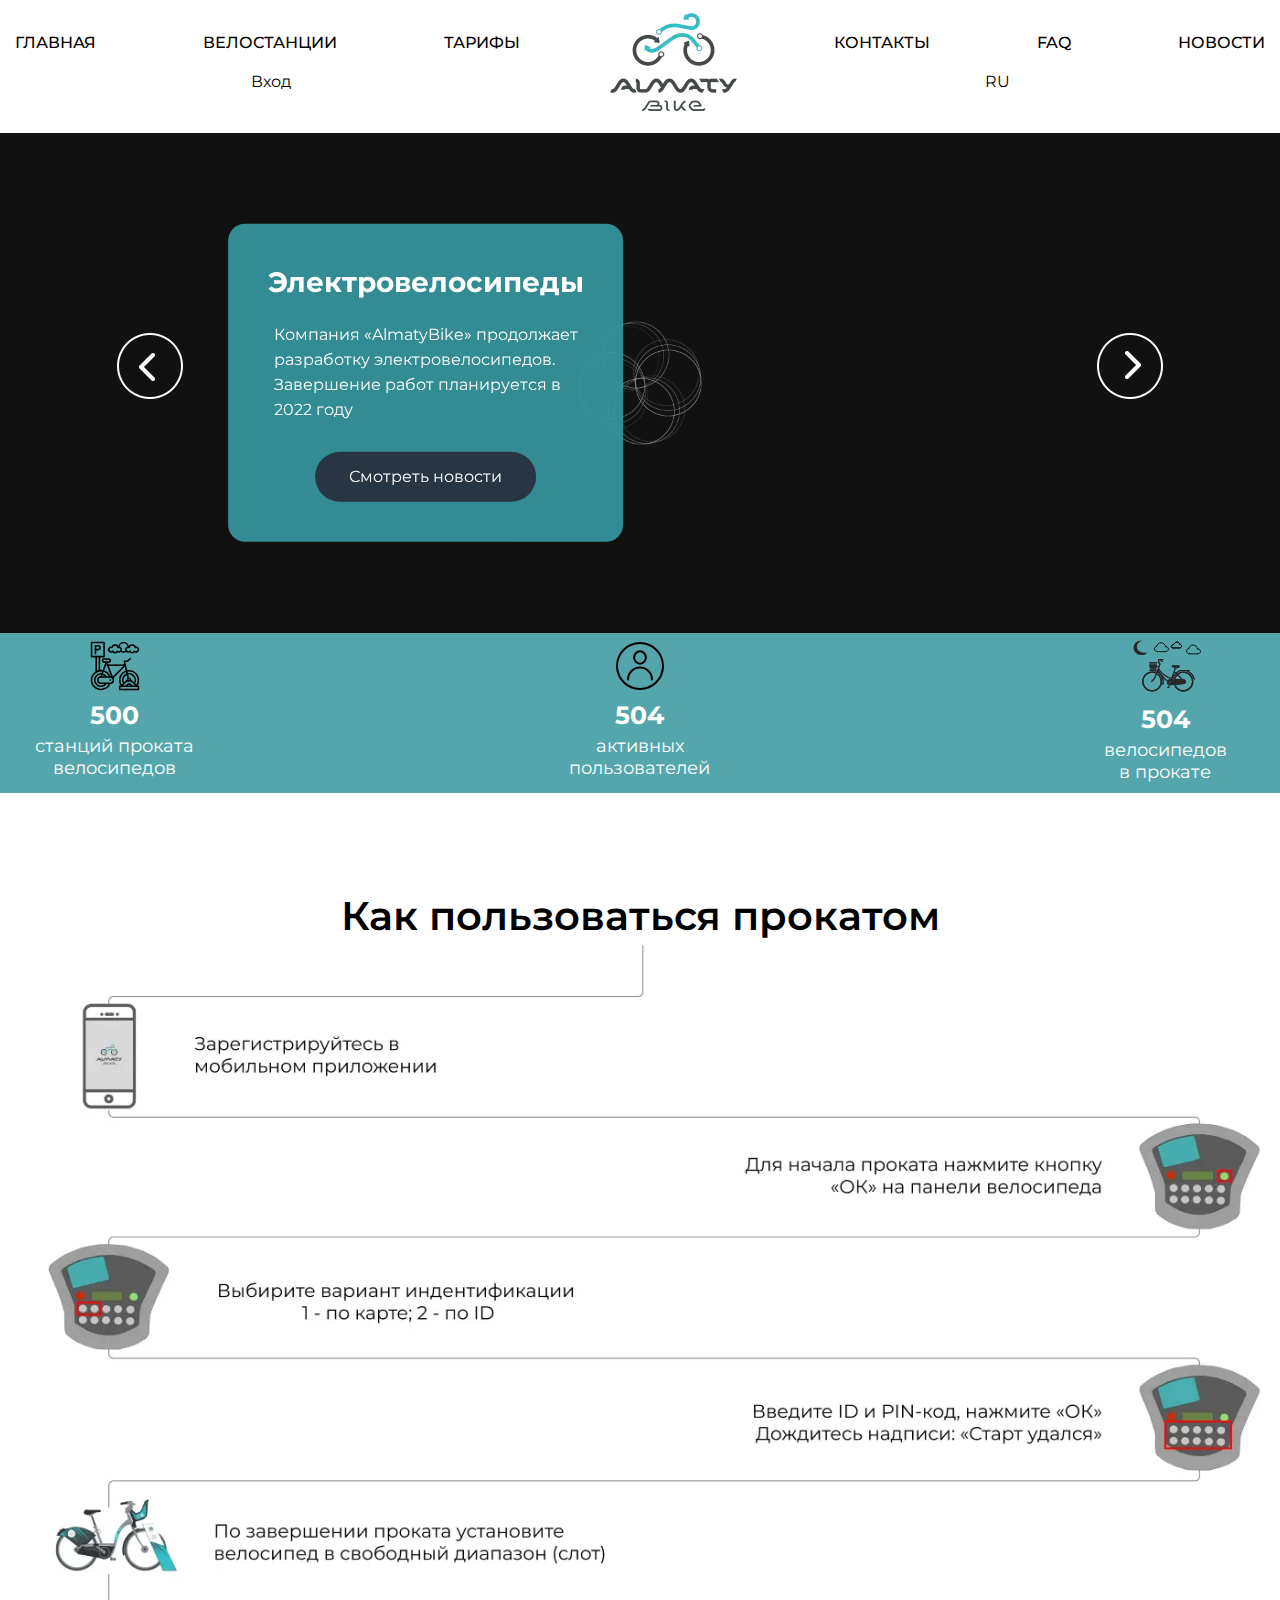
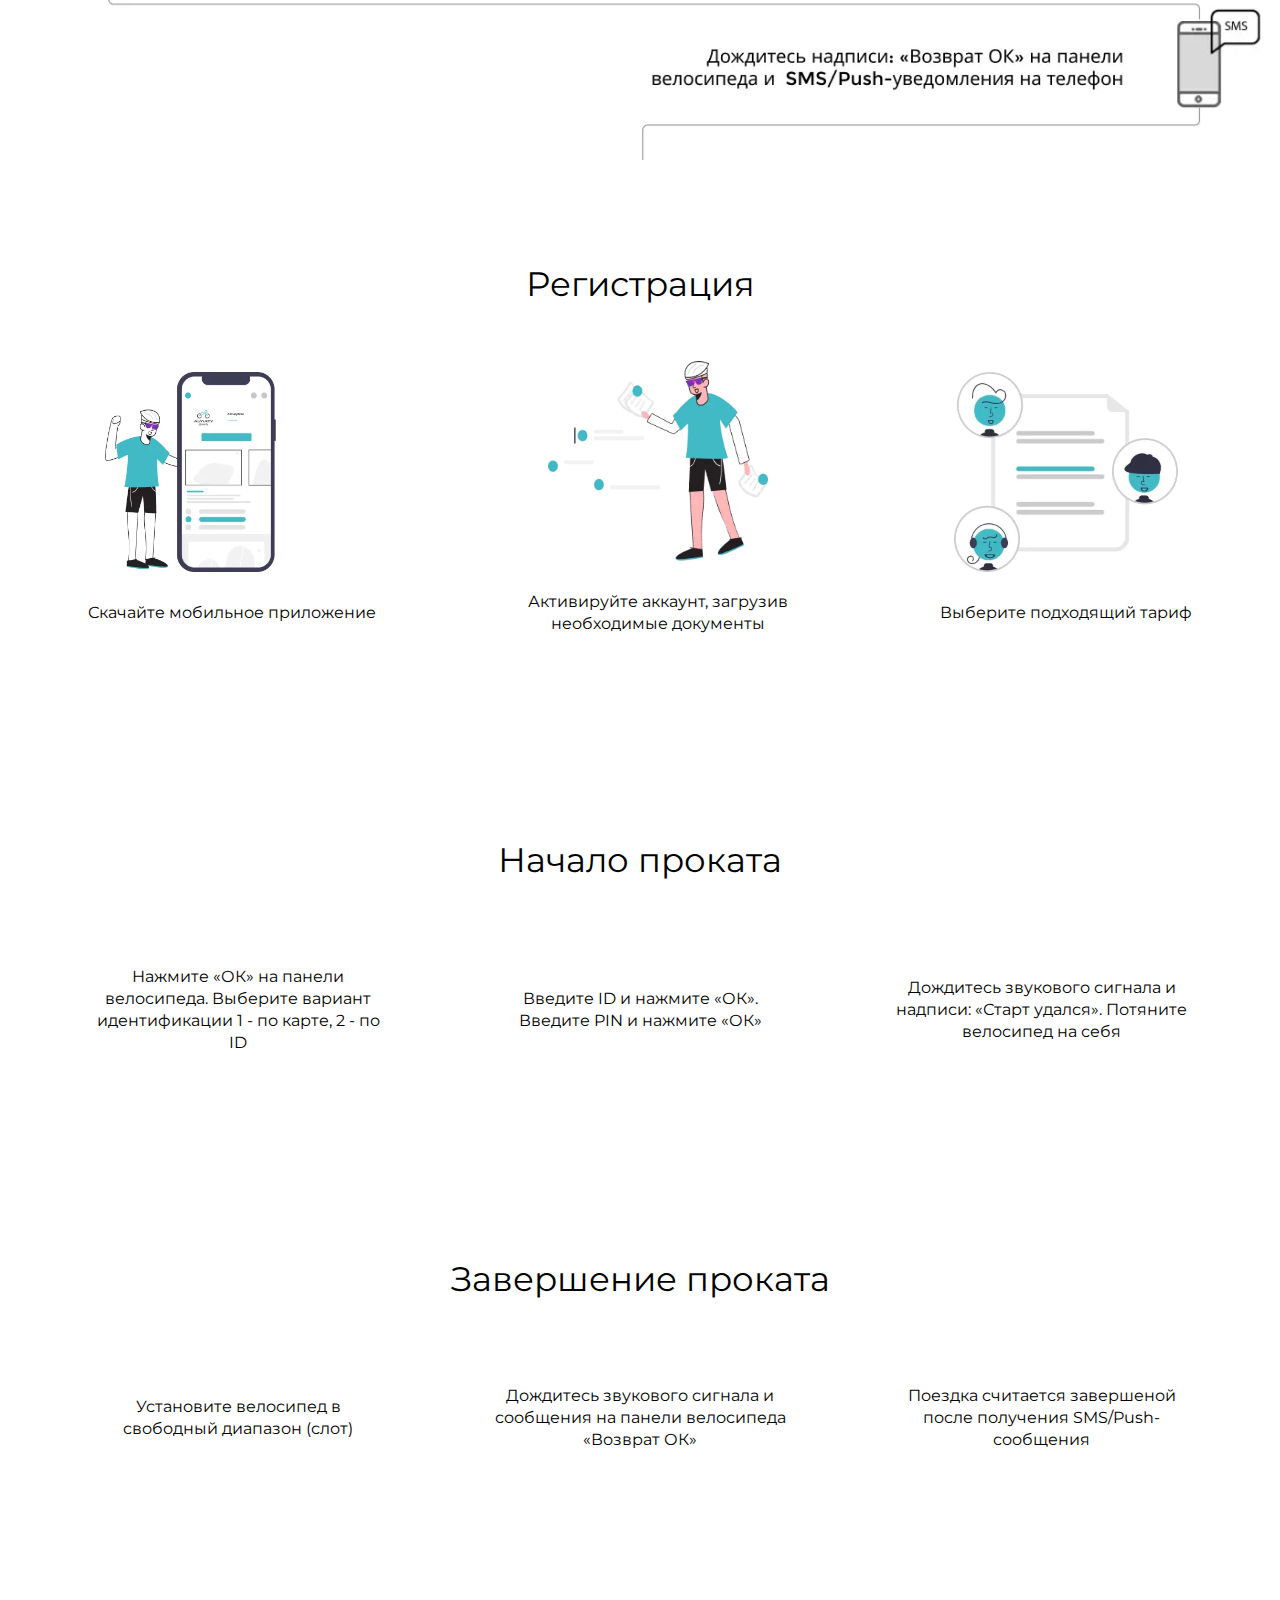
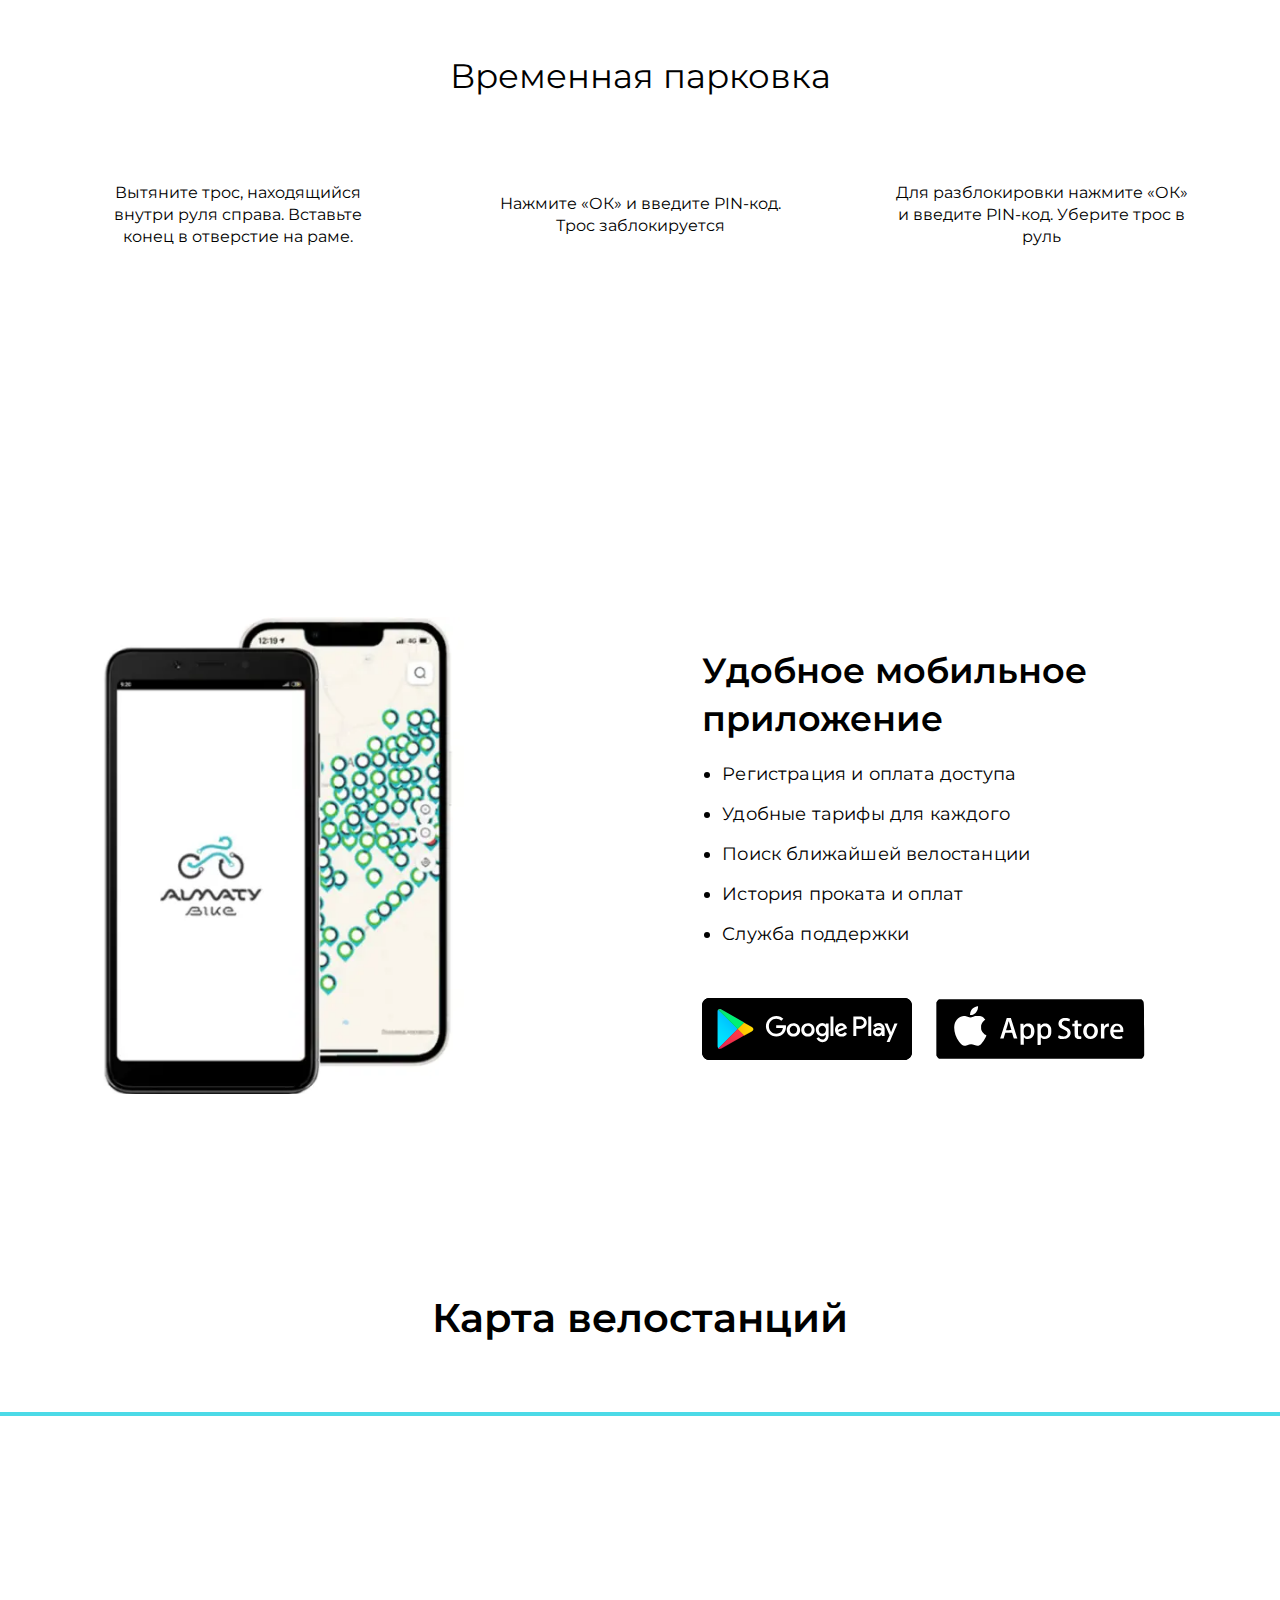
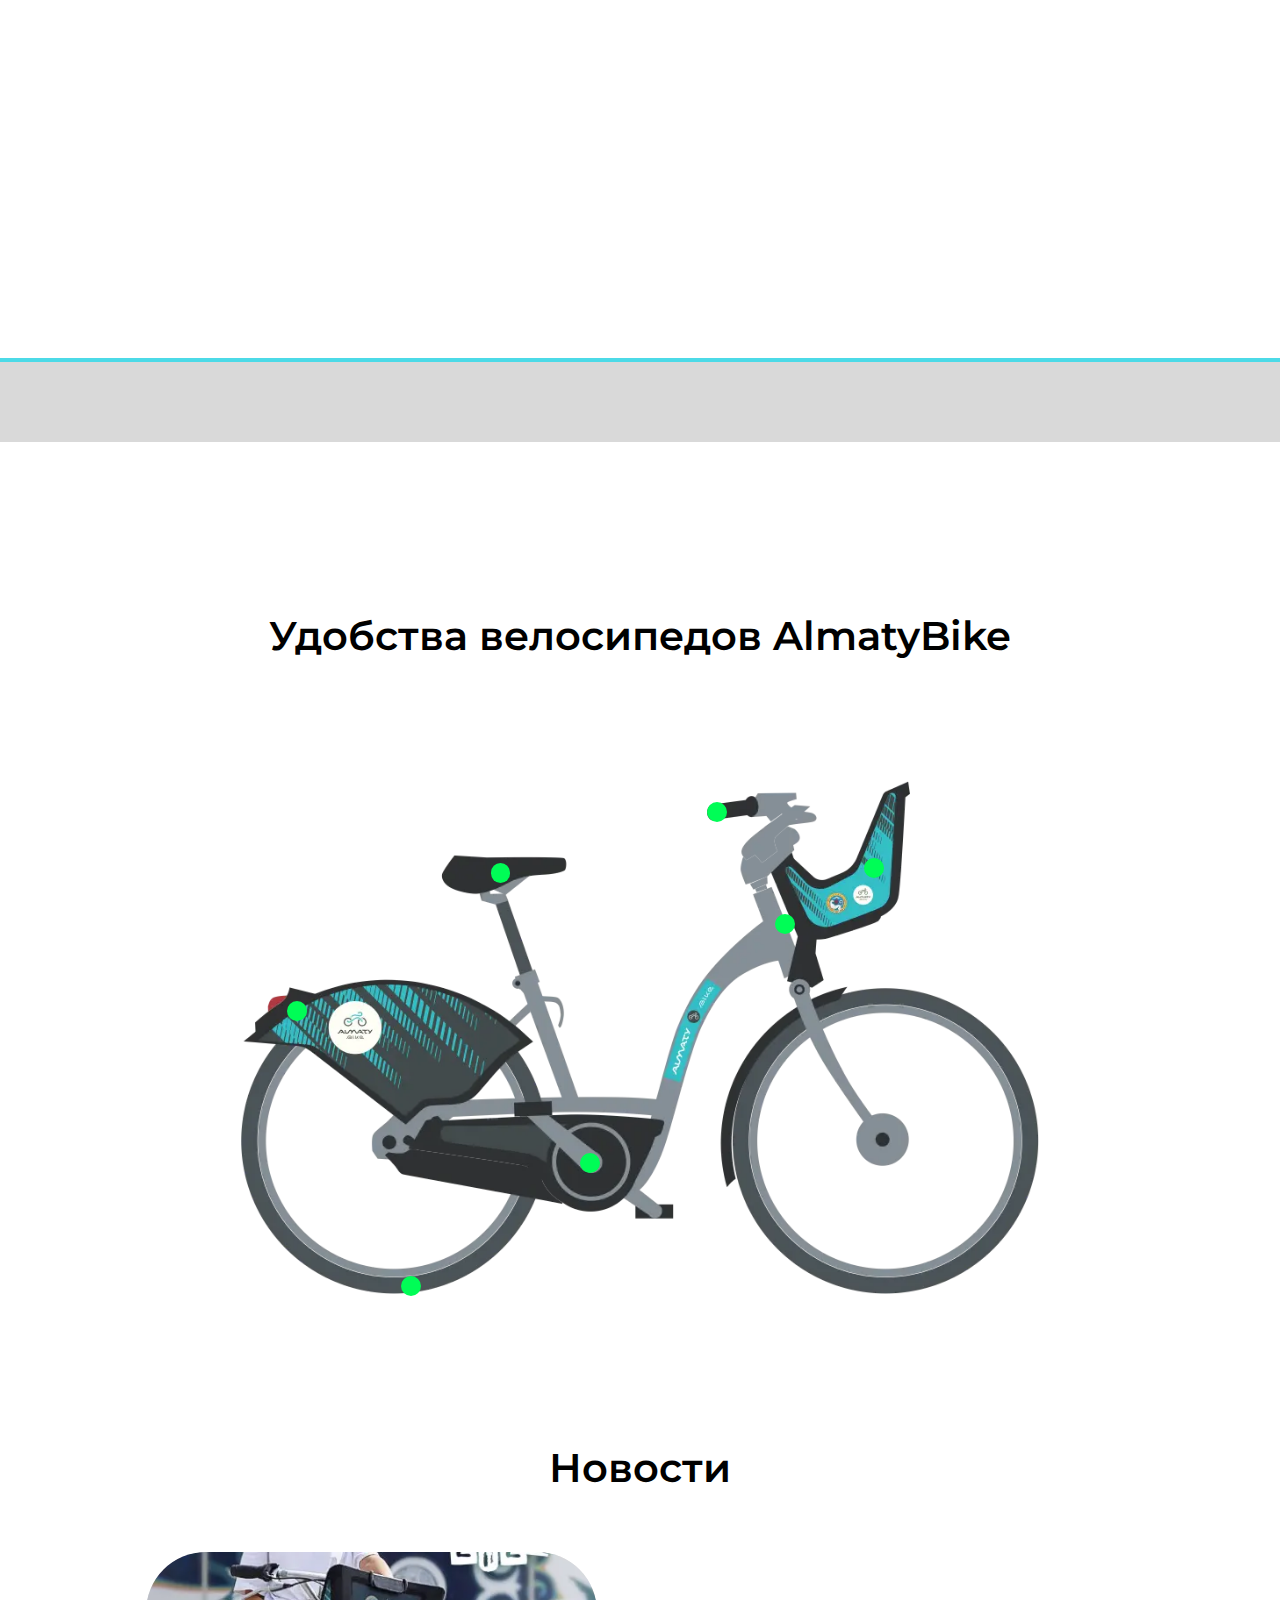
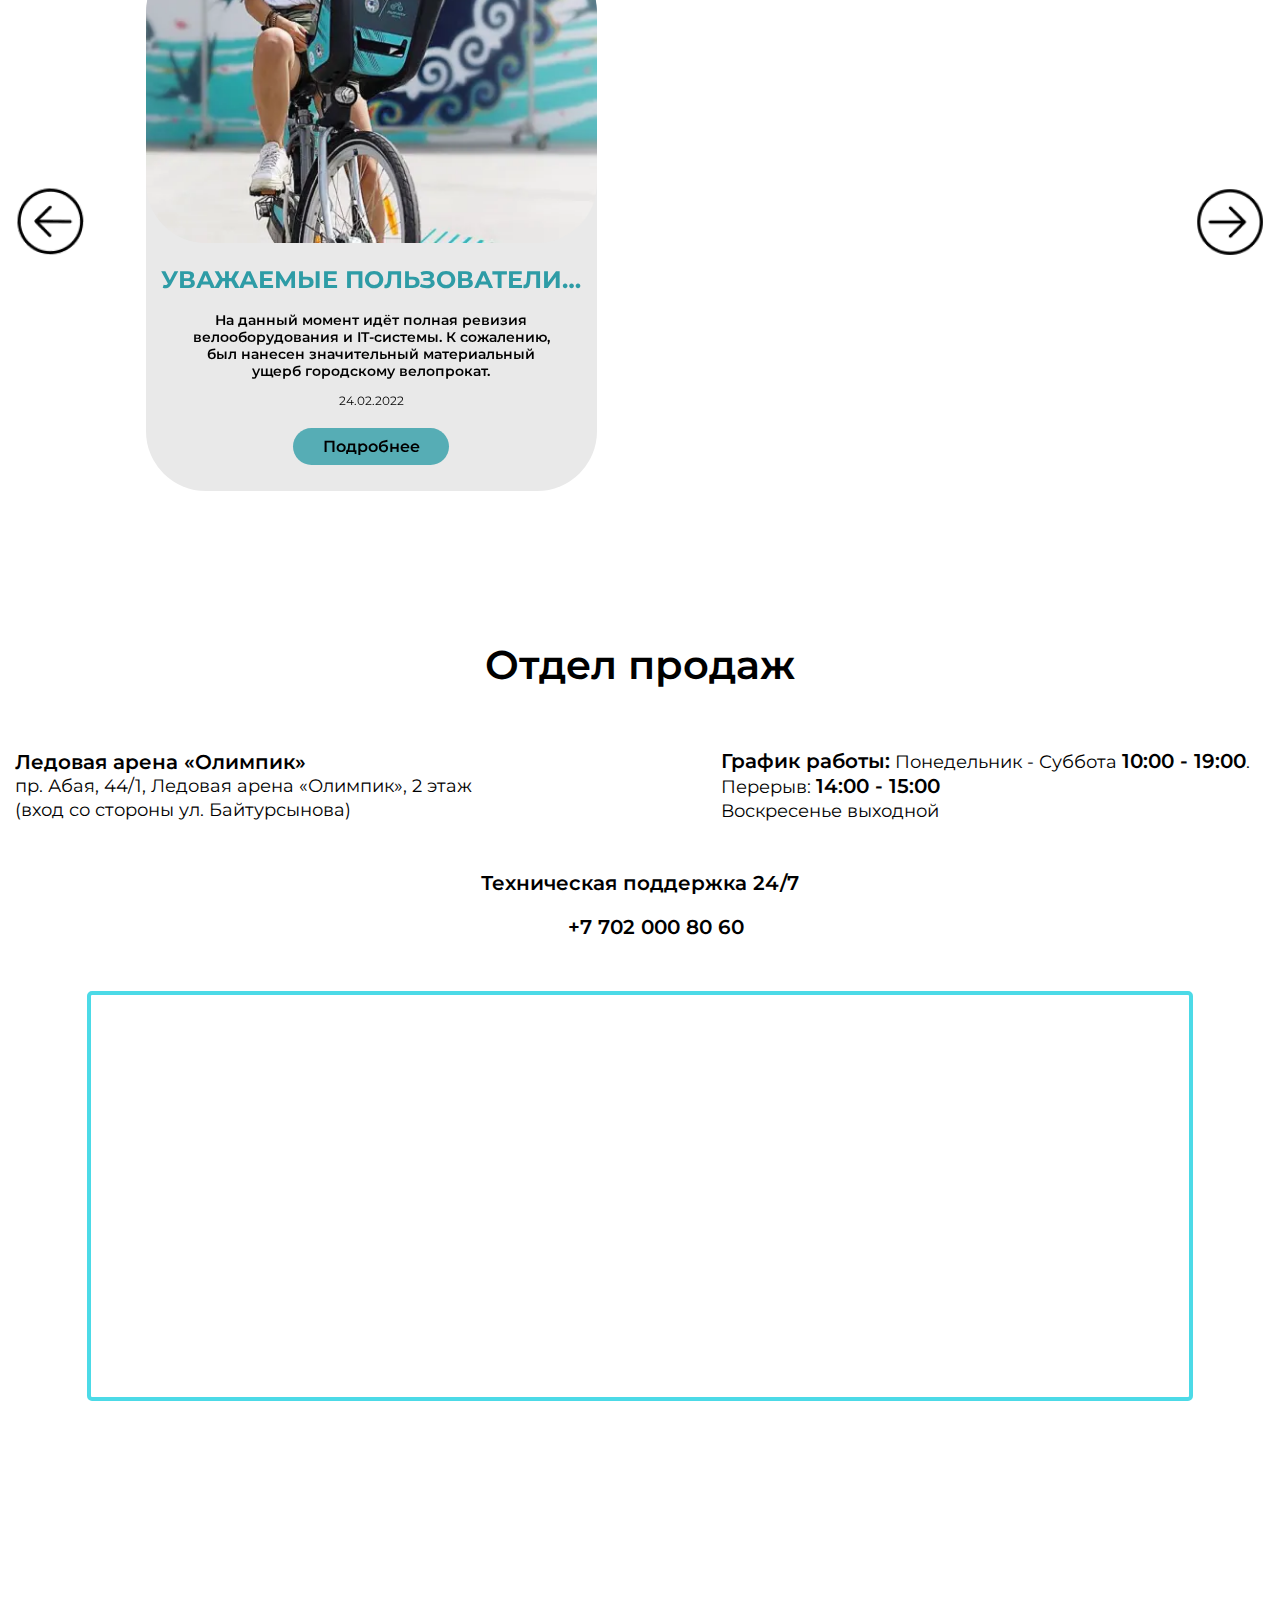
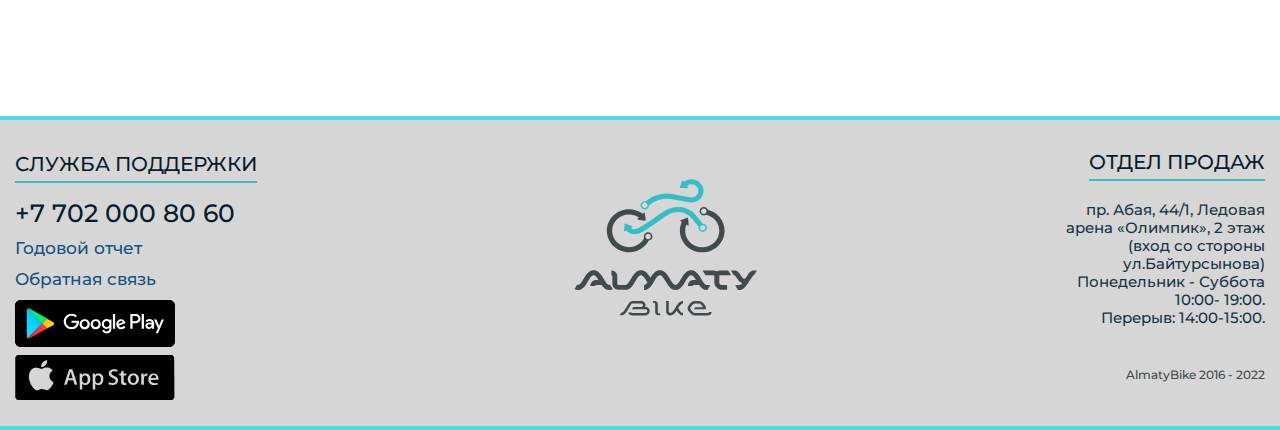
==== commit d780c7e2: "Add files via upload" ====
--- a/index.html
+++ b/index.html
@@ -8,11 +8,13 @@
 	<!-- <style>body{opacity: 0;}</style> -->
 	<link rel="stylesheet" href="css/style.min.css?_v=20221121130536">
 	<link rel="shortcut icon" href="favicon.ico">
-	<link rel="stylesheet" type="text/css" href="https://nst1.gismeteo.ru/assets/flat-ui/legacy/css/informer.min.css?_v=20221121130536">
+	<link rel="stylesheet" type="text/css"
+		href="https://nst1.gismeteo.ru/assets/flat-ui/legacy/css/informer.min.css?_v=20221121130536">
 	<!-- <meta name="robots" content="noindex, nofollow"> -->
 	<script src="https://www.gismeteo.ru/api/informer/getinformer/?hash=AHlaWr6c0n4IkF&_v=20221121130536"></script>
-	<script src="https://api-maps.yandex.ru/2.1/?apikey=cb9bcd0d-2e9b-4ba6-ad62-2cbc878322e4&lang=ru_RU&_v=20221121130536">
-	</script>
+	<script
+		src="https://api-maps.yandex.ru/2.1/?apikey=cb9bcd0d-2e9b-4ba6-ad62-2cbc878322e4&lang=ru_RU&_v=20221121130536">
+		</script>
 
 	<meta name="viewport" content="width=device-width, initial-scale=1.0">
 	<meta name="viewport" content="initial-scale=1.0, user-scalable=no, maximum-scale=1" />
@@ -23,21 +25,31 @@
 		<header data-scroll="138" data-scroll-show class="header _header-scroll _header-show" id="header">
 			<div class="header__container">
 				<div class="header__menu menu">
-					<picture><source srcset="img/logotip.webp" type="image/webp"><img src="img/logotip.png" alt="" class="menu__burger-img"></picture>
+					<picture>
+						<source srcset="img/logotip.webp" type="image/webp"><img src="img/logotip.png" alt=""
+							class="menu__burger-img">
+					</picture>
 					<button type="button" class="menu__icon icon-menu"><span></span></button>
 					<nav class="menu__body">
 						<ul class="menu__list">
-							<li class="menu__item"><a href="../index.html" class="menu__link">ГЛАВНАЯ</a></li>
+							<li class="menu__item"><a href="index.html" class="menu__link">ГЛАВНАЯ</a></li>
 							<li class="menu__item"><a href="" class="menu__link">ВЕЛОСТАНЦИИ</a></li>
-							<li class="menu__item"><a href="../tarif.html" class="menu__link">ТАРИФЫ</a></li>
-							<li class="menu__logotip"><a href="../index.html" class="menu__logo"><picture><source srcset="img/logotip.webp" type="image/webp"><img src="img/logotip.png" alt="" class="menu__logo-img"></picture></a></li>
-							<li class="menu__item"><a href="../contacts.html" class="menu__link">КОНТАКТЫ</a></li>
-							<li class="menu__item"><a href="../faq.html" class="menu__link">FAQ</a></li>
+							<li class="menu__item"><a href="tarif.html" class="menu__link">ТАРИФЫ</a></li>
+							<li class="menu__logotip"><a href="index.html" class="menu__logo">
+									<picture>
+										<source srcset="img/logotip.webp" type="image/webp"><img src="img/logotip.png"
+											alt="" class="menu__logo-img">
+									</picture>
+								</a></li>
+							<li class="menu__item"><a href="contacts.html" class="menu__link">КОНТАКТЫ</a></li>
+							<li class="menu__item"><a href="faq.html" class="menu__link">FAQ</a></li>
 							<li class="menu__item"><a href="index.html#news" class="menu__link">НОВОСТИ</a>
 							</li>
 						</ul>
 						<ul class="menu__list-bottom">
-							<li class="menu__item-bottom menu__button left"><a href="" class="menu__link-bottom" data-popup="#popup">Вход</a><a href="" class="_icon-log" data-popup="#popup"></a></li>
+							<li class="menu__item-bottom menu__button left"><a href="" class="menu__link-bottom"
+									data-popup="#popup">Вход</a><a href="" class="_icon-log" data-popup="#popup"></a>
+							</li>
 							<li class="menu__item-bottom right animation ">
 								<p class="menu__link-bottom menu__link-bottom-burger">RU</p>
 								<p class="menu__link-bottom menu__link-bottom-burger hidden">EN</p>
@@ -66,7 +78,8 @@
 							</div>
 						</div>
 						<div class="swiper__image">
-							<img data-src="img/slider1.jpg" src="img/swiper.gif" alt="" class="swiper-lazy slide__image">
+							<img data-src="img/slider1.jpg" src="img/swiper.gif" alt=""
+								class="swiper-lazy slide__image">
 						</div>
 					</div>
 					<div class="block__slide swiper-slide">
@@ -82,7 +95,8 @@
 							</div>
 						</div>
 						<div class="swiper__image">
-							<img data-src="img/slider2.jpg" src="img/swiper.gif" alt="" class="swiper-lazy slide__image">
+							<img data-src="img/slider2.jpg" src="img/swiper.gif" alt=""
+								class="swiper-lazy slide__image">
 						</div>
 					</div>
 
@@ -101,7 +115,8 @@
 							</div>
 						</div>
 						<div class="swiper__image">
-							<img data-src="img/slider3.jpg" src="img/swiper.gif" alt="" class="swiper-lazy slide__image">
+							<img data-src="img/slider3.jpg" src="img/swiper.gif" alt=""
+								class="swiper-lazy slide__image">
 						</div>
 					</div>
 					<div class="block__slide swiper-slide">
@@ -117,14 +132,23 @@
 							</div>
 						</div>
 						<div class="swiper__image">
-							<img data-src="img/slider4.jpg" src="img/swiper.gif" alt="" class="swiper-lazy slide__image">
+							<img data-src="img/slider4.jpg" src="img/swiper.gif" alt=""
+								class="swiper-lazy slide__image">
 						</div>
 					</div>
 				</div>
 
 				<!-- Если нужна навигация (влево/вправо) -->
-				<button type="button" class="swiper-button-prev"><picture><source srcset="img/swiper-prev.webp" type="image/webp"><img src="img/swiper-prev.png" alt=""></picture></button>
-				<button type="button" class="swiper-button-next"><picture><source srcset="img/swiper-next.webp" type="image/webp"><img src="img/swiper-next.png" alt=""></picture></button>
+				<button type="button" class="swiper-button-prev">
+					<picture>
+						<source srcset="img/swiper-prev.webp" type="image/webp"><img src="img/swiper-prev.png" alt="">
+					</picture>
+				</button>
+				<button type="button" class="swiper-button-next">
+					<picture>
+						<source srcset="img/swiper-next.webp" type="image/webp"><img src="img/swiper-next.png" alt="">
+					</picture>
+				</button>
 			</section>
 			<section class="statistics">
 				<div class="statistics__block">
@@ -162,27 +186,41 @@
 					<div data-showmore-content="870" class="use__info top">
 						<h2 class="use__info-title">Как пользоваться прокатом</h2>
 						<div class="use__info-image ">
-							<picture><source srcset="img/use.webp" type="image/webp"><img src="img/use.png" alt="" class="use__info-subimage "></picture>
+							<picture>
+								<source srcset="img/use.webp" type="image/webp"><img src="img/use.png" alt=""
+									class="use__info-subimage ">
+							</picture>
 						</div>
 						<div class="use__under">
 							<div class="under__info">
 								<h2 class="under__block-title">Регистрация</h2>
 								<div class="under__blocks">
 									<div class="under__block">
-										<picture><source srcset="img/showmore__img.webp" type="image/webp"><img src="img/showmore__img.png" alt="" class="under__block-img"></picture>
+										<picture>
+											<source srcset="img/showmore__img.webp" type="image/webp"><img
+												src="img/showmore__img.png" alt="" class="under__block-img">
+										</picture>
 										<p class="under__block-text">Скачайте мобильное приложение</p>
 									</div>
-									<span class="_icon-arrowright"><span class="path1"></span><span class="path2"></span></span>
-
-									<div class="under__block">
-										<picture><source srcset="img/showmore__img2.webp" type="image/webp"><img src="img/showmore__img2.png" alt="" class="under__block-img"></picture>
+									<span class="_icon-arrowright"><span class="path1"></span><span
+											class="path2"></span></span>
+
+									<div class="under__block">
+										<picture>
+											<source srcset="img/showmore__img2.webp" type="image/webp"><img
+												src="img/showmore__img2.png" alt="" class="under__block-img">
+										</picture>
 										<p class="under__block-text">Активируйте аккаунт, загрузив необходимые
 											документы
 										</p>
 									</div>
-									<span class="_icon-arrowright"><span class="path1"></span><span class="path2"></span></span>
-									<div class="under__block">
-										<picture><source srcset="img/showmore__img3.webp" type="image/webp"><img src="img/showmore__img3.png" alt="" class="under__block-img"></picture>
+									<span class="_icon-arrowright"><span class="path1"></span><span
+											class="path2"></span></span>
+									<div class="under__block">
+										<picture>
+											<source srcset="img/showmore__img3.webp" type="image/webp"><img
+												src="img/showmore__img3.png" alt="" class="under__block-img">
+										</picture>
 										<p class="under__block-text">Выберите подходящий тариф </p>
 									</div>
 								</div>
@@ -191,20 +229,31 @@
 								<h2 class="under__block-title">Начало проката </h2>
 								<div class="under__blocks">
 									<div class="under__block">
-										<picture><source srcset="img" type="image/webp"><img src="img" alt="" class="under__block-img"></picture>
+										<picture>
+											<source srcset="img" type="image/webp"><img src="img" alt=""
+												class="under__block-img">
+										</picture>
 										<p class="under__block-text">Нажмите «ОК» на панели велосипеда. Выберите
 											вариант идентификации 1 - по карте, 2 - по ID</p>
 									</div>
-									<span class="_icon-arrowright"><span class="path1"></span><span class="path2"></span></span>
-									<div class="under__block">
-										<picture><source srcset="img" type="image/webp"><img src="img" alt="" class="under__block-img"></picture>
+									<span class="_icon-arrowright"><span class="path1"></span><span
+											class="path2"></span></span>
+									<div class="under__block">
+										<picture>
+											<source srcset="img" type="image/webp"><img src="img" alt=""
+												class="under__block-img">
+										</picture>
 										<p class="under__block-text">Введите ID и нажмите «ОК». Введите PIN и
 											нажмите «ОК»
 										</p>
 									</div>
-									<span class="_icon-arrowright"><span class="path1"></span><span class="path2"></span></span>
-									<div class="under__block">
-										<picture><source srcset="img" type="image/webp"><img src="img" alt="" class="under__block-img"></picture>
+									<span class="_icon-arrowright"><span class="path1"></span><span
+											class="path2"></span></span>
+									<div class="under__block">
+										<picture>
+											<source srcset="img" type="image/webp"><img src="img" alt=""
+												class="under__block-img">
+										</picture>
 										<p class="under__block-text">Дождитесь звукового сигнала и надписи:
 											«Старт
 											удался». Потяните велосипед на себя</p>
@@ -215,20 +264,31 @@
 								<h2 class="under__block-title">Завершение проката</h2>
 								<div class="under__blocks">
 									<div class="under__block">
-										<picture><source srcset="img" type="image/webp"><img src="img" alt="" class="under__block-img"></picture>
+										<picture>
+											<source srcset="img" type="image/webp"><img src="img" alt=""
+												class="under__block-img">
+										</picture>
 										<p class="under__block-text">Установите велосипед в свободный диапазон
 											(слот)</p>
 									</div>
-									<span class="_icon-arrowright"><span class="path1"></span><span class="path2"></span></span>
-									<div class="under__block">
-										<picture><source srcset="img" type="image/webp"><img src="img" alt="" class="under__block-img"></picture>
+									<span class="_icon-arrowright"><span class="path1"></span><span
+											class="path2"></span></span>
+									<div class="under__block">
+										<picture>
+											<source srcset="img" type="image/webp"><img src="img" alt=""
+												class="under__block-img">
+										</picture>
 										<p class="under__block-text">Дождитесь звукового сигнала и сообщения на
 											панели велосипеда «Возврат ОК»
 										</p>
 									</div>
-									<span class="_icon-arrowright"><span class="path1"></span><span class="path2"></span></span>
-									<div class="under__block">
-										<picture><source srcset="img" type="image/webp"><img src="img" alt="" class="under__block-img"></picture>
+									<span class="_icon-arrowright"><span class="path1"></span><span
+											class="path2"></span></span>
+									<div class="under__block">
+										<picture>
+											<source srcset="img" type="image/webp"><img src="img" alt=""
+												class="under__block-img">
+										</picture>
 										<p class="under__block-text">Поездка считается завершеной после
 											получения
 											SMS/Push-сообщения</p>
@@ -239,21 +299,32 @@
 								<h2 class="under__block-title">Временная парковка</h2>
 								<div class="under__blocks">
 									<div class="under__block">
-										<picture><source srcset="img" type="image/webp"><img src="img" alt="" class="under__block-img"></picture>
+										<picture>
+											<source srcset="img" type="image/webp"><img src="img" alt=""
+												class="under__block-img">
+										</picture>
 										<p class="under__block-text">Вытяните трос, находящийся внутри руля
 											справа.
 											Вставьте конец в отверстие на раме.</p>
 									</div>
-									<span class="_icon-arrowright"><span class="path1"></span><span class="path2"></span></span>
-									<div class="under__block">
-										<picture><source srcset="img" type="image/webp"><img src="img" alt="" class="under__block-img"></picture>
+									<span class="_icon-arrowright"><span class="path1"></span><span
+											class="path2"></span></span>
+									<div class="under__block">
+										<picture>
+											<source srcset="img" type="image/webp"><img src="img" alt=""
+												class="under__block-img">
+										</picture>
 										<p class="under__block-text">Нажмите «ОК» и введите PIN-код. Трос
 											заблокируется
 										</p>
 									</div>
-									<span class="_icon-arrowright"><span class="path1"></span><span class="path2"></span></span>
-									<div class="under__block">
-										<picture><source srcset="img" type="image/webp"><img src="img" alt="" class="under__block-img"></picture>
+									<span class="_icon-arrowright"><span class="path1"></span><span
+											class="path2"></span></span>
+									<div class="under__block">
+										<picture>
+											<source srcset="img" type="image/webp"><img src="img" alt=""
+												class="under__block-img">
+										</picture>
 										<p class="under__block-text">Для разблокировки нажмите «ОК» и введите
 											PIN-код. Уберите трос в руль</p>
 									</div>
@@ -284,7 +355,11 @@
 			<section class="mobile">
 				<div class="mobile__container">
 					<div class="mobile__info">
-						<div class="mobile__info-img"><picture><source srcset="img/Phone.webp" type="image/webp"><img src="img/Phone.jpg" alt=""></picture></div>
+						<div class="mobile__info-img">
+							<picture>
+								<source srcset="img/Phone.webp" type="image/webp"><img src="img/Phone.jpg" alt="">
+							</picture>
+						</div>
 						<div class="mobile__info-text phone__text">
 							<h2 class="phone__text-title">Удобное мобильное приложение</h2>
 							<ul class="phone__text-list">
@@ -305,7 +380,8 @@
 								</li>
 							</ul>
 							<div class="phone__text-img">
-								<a href="https://play.google.com/store/apps/details?id=com.almabipusher" target="_blank"><img src="img/googleplay.svg" alt="" class="phone__text-subimg"></a>
+								<a href="https://play.google.com/store/apps/details?id=com.almabipusher"
+									target="_blank"><img src="img/googleplay.svg" alt="" class="phone__text-subimg"></a>
 								<a href="" target="_blank"><img src="img/app.svg" alt="" class="phone__text-subimg"></a>
 
 							</div>
@@ -322,8 +398,10 @@
 						<div id="gsInformerID-AHlaWr6c0n4IkF" class="gsInformer" style="width:220px;height:68px; ">
 							<div class="gsIContent">
 								<div id="cityLink">
-									<a href="https://www.gismeteo.ru/weather-almaty-5205/" target="_blank" title="Погода в Алматы">
-										<img src="https://nst1.gismeteo.ru/assets/flat-img/gisloader.svg" width="24" height="24" alt="Погода в Алматы">
+									<a href="https://www.gismeteo.ru/weather-almaty-5205/" target="_blank"
+										title="Погода в Алматы">
+										<img src="https://nst1.gismeteo.ru/assets/flat-img/gisloader.svg" width="24"
+											height="24" alt="Погода в Алматы">
 									</a>
 								</div>
 								<div class="gsLinks">
@@ -332,13 +410,23 @@
 											<td>
 												<div class="leftCol">
 													<a href="https://www.gismeteo.ru/" target="_blank" title="Погода">
-														<picture><source srcset="https://nst1.gismeteo.ru/assets/flat-img/logo-mini2.webp" type="image/webp"><img alt="Погода" src="https://nst1.gismeteo.ru/assets/flat-img/logo-mini2.png" align="middle" border="0" width="11" height="16" /></picture>
-														<img src="https://nst1.gismeteo.ru/assets/flat-img/informer/gismeteo.svg" border="0" align="middle" style="left: 5px; top:1px">
+														<picture>
+															<source
+																srcset="https://nst1.gismeteo.ru/assets/flat-img/logo-mini2.webp"
+																type="image/webp"><img alt="Погода"
+																src="https://nst1.gismeteo.ru/assets/flat-img/logo-mini2.png"
+																align="middle" border="0" width="11" height="16" />
+														</picture>
+														<img src="https://nst1.gismeteo.ru/assets/flat-img/informer/gismeteo.svg"
+															border="0" align="middle" style="left: 5px; top:1px">
 													</a>
 												</div>
 												<div class="rightCol">
-													<a href="https://www.gismeteo.ru/weather-almaty-5205/2-weeks/" target="_blank" title="Погода в Алматы на 2 недели">
-														<img src="https://nst1.gismeteo.ru/assets/flat-img/informer/forecast-2weeks.ru.svg" border="0" align="middle" style="top:auto" alt="Погода в Алматы на 2 недели">
+													<a href="https://www.gismeteo.ru/weather-almaty-5205/2-weeks/"
+														target="_blank" title="Погода в Алматы на 2 недели">
+														<img src="https://nst1.gismeteo.ru/assets/flat-img/informer/forecast-2weeks.ru.svg"
+															border="0" align="middle" style="top:auto"
+															alt="Погода в Алматы на 2 недели">
 													</a>
 												</div>
 											</td>
@@ -348,7 +436,8 @@
 							</div>
 
 						</div>
-						<p class="ticker__text">По прогнозам <span style="color:#0099FF; font-weight: 800;">Gis</span>meteo
+						<p class="ticker__text">По прогнозам <span
+								style="color:#0099FF; font-weight: 800;">Gis</span>meteo
 						</p>
 					</div>
 				</div>
@@ -356,7 +445,10 @@
 			<section class="bike">
 				<h2 class="bike__tilte">Удобства велосипедов AlmatyBike</h2>
 				<div class="bike__info">
-					<picture><source srcset="img/bike.webp" type="image/webp"><img src="img/bike.png" alt="" class="bike__info-img"></picture>
+					<picture>
+						<source srcset="img/bike.webp" type="image/webp"><img src="img/bike.png" alt=""
+							class="bike__info-img">
+					</picture>
 					<div class="bike__dots">
 						<div class="bike-dot bike-dot-1">
 							<div class="bike-dot-info__border">
@@ -429,12 +521,20 @@
 	<section class="news" id="news">
 		<h2 class="news__title">Новости</h2>
 		<div class="news__container">
-			<button type="button" class="news-button-prev"><picture><source srcset="img/swiper-prev-new.webp" type="image/webp"><img src="img/swiper-prev-new.png" alt=""></picture></button>
+			<button type="button" class="news-button-prev">
+				<picture>
+					<source srcset="img/swiper-prev-new.webp" type="image/webp"><img src="img/swiper-prev-new.png"
+						alt="">
+				</picture>
+			</button>
 			<div class="news__slider swiper2">
 				<div class="news__wrapper swiper-wrapper">
 					<div class=" swiper-slide">
 						<div class="news__card">
-							<picture><source srcset="img/news__image.webp" type="image/webp"><img src="img/news__image.jpg" alt="" class="news__card-image"></picture>
+							<picture>
+								<source srcset="img/news__image.webp" type="image/webp"><img src="img/news__image.jpg"
+									alt="" class="news__card-image">
+							</picture>
 							<a href="" class="news__card-title">УВАЖАЕМЫЕ ПОЛЬЗОВАТЕЛИ ALMATYBIKE И
 								ЖИТЕЛИ ГОРОДА АЛМАТЫ</a>
 
@@ -458,7 +558,10 @@
 
 					<div class=" swiper-slide">
 						<div class="news__card">
-							<picture><source srcset="img/news__image.webp" type="image/webp"><img src="img/news__image.png" alt="" class="news__card-image"></picture>
+							<picture>
+								<source srcset="img/news__image.webp" type="image/webp"><img src="img/news__image.png"
+									alt="" class="news__card-image">
+							</picture>
 							<a href="" class="news__card-title">УРА! УРА! УРА! ПРИЛОЖЕНИЕ ЗАПУЩЕНО!</a>
 							<div class="news__card-text">
 								<p class="news__card-subtext">В 2022 году полностью обновился сайт Almaty bike.
@@ -475,7 +578,10 @@
 
 					<div class=" swiper-slide">
 						<div class="news__card">
-							<picture><source srcset="img/news__image.webp" type="image/webp"><img src="img/news__image.jpg" alt="" class="news__card-image"></picture>
+							<picture>
+								<source srcset="img/news__image.webp" type="image/webp"><img src="img/news__image.jpg"
+									alt="" class="news__card-image">
+							</picture>
 							<h3 class="news__card-title">УВАЖАЕМЫЕ ПОЛЬЗОВАТЕЛИ...</h3>
 							<div class="news__card-text">
 								<p class="news__card-subtext">На данный момент идёт полная ревизия
@@ -496,7 +602,12 @@
 
 			</div>
 
-			<button type="button" class="news-button-next"><picture><source srcset="img/swiper-next-news.webp" type="image/webp"><img src="img/swiper-next-news.png" alt=""></picture></button>
+			<button type="button" class="news-button-next">
+				<picture>
+					<source srcset="img/swiper-next-news.webp" type="image/webp"><img src="img/swiper-next-news.png"
+						alt="">
+				</picture>
+			</button>
 		</div>
 
 	</section>
@@ -562,7 +673,8 @@
 				</div>
 			</div>
 			<div class="sales__map">
-				<iframe class="second__map" id="second__map" src="https://yandex.ru/map-widget/v1/?um=constructor%3Af98d49146edceadeeeb035532244b3195ce2e1ca2d6fc4652ecbdf0a9bea72c4&amp;source=constructor"></iframe>
+				<iframe class="second__map" id="second__map"
+					src="https://yandex.ru/map-widget/v1/?um=constructor%3Af98d49146edceadeeeb035532244b3195ce2e1ca2d6fc4652ecbdf0a9bea72c4&amp;source=constructor"></iframe>
 
 			</div>
 		</div>
@@ -616,7 +728,8 @@
 				<a href="" class="number__link">Обратная связь</a>
 				<div class="number__button">
 					<a href="" class="number__image"><img src="img/googleplay.svg" alt="" class="number__subimage"></a>
-					<a href="https://apps.apple.com/kz/app/almatybike-app/id1605738869" class="number__image"><img src="img/app.svg" alt="" class="number__subimage"></a>
+					<a href="https://apps.apple.com/kz/app/almatybike-app/id1605738869" class="number__image"><img
+							src="img/app.svg" alt="" class="number__subimage"></a>
 				</div>
 				<div class="social__social">
 					<a href="" class="social__social-text _icon-Instagram">
@@ -643,8 +756,10 @@
 					<p class="popup__info-text">Для входа воспользуйтесь мобильным приложением:</p>
 					<img src="img/qr.svg" alt="qr-code" class="popup__info-qr">
 					<div class="popup__info-store">
-						<a target="_blank" href="https://play.google.com/store/apps/details?id=com.almabipusher"><img src="img/googleplay.svg" alt="" class="popup__info-store-play"></a>
-						<a target="_blank" href="https://apps.apple.com/kz/app/almatybike-app/id1605738869"><img src="img/app.svg" alt="" class="popup__info-store-app"></a>
+						<a target="_blank" href="https://play.google.com/store/apps/details?id=com.almabipusher"><img
+								src="img/googleplay.svg" alt="" class="popup__info-store-play"></a>
+						<a target="_blank" href="https://apps.apple.com/kz/app/almatybike-app/id1605738869"><img
+								src="img/app.svg" alt="" class="popup__info-store-app"></a>
 
 					</div>
 				</div>
